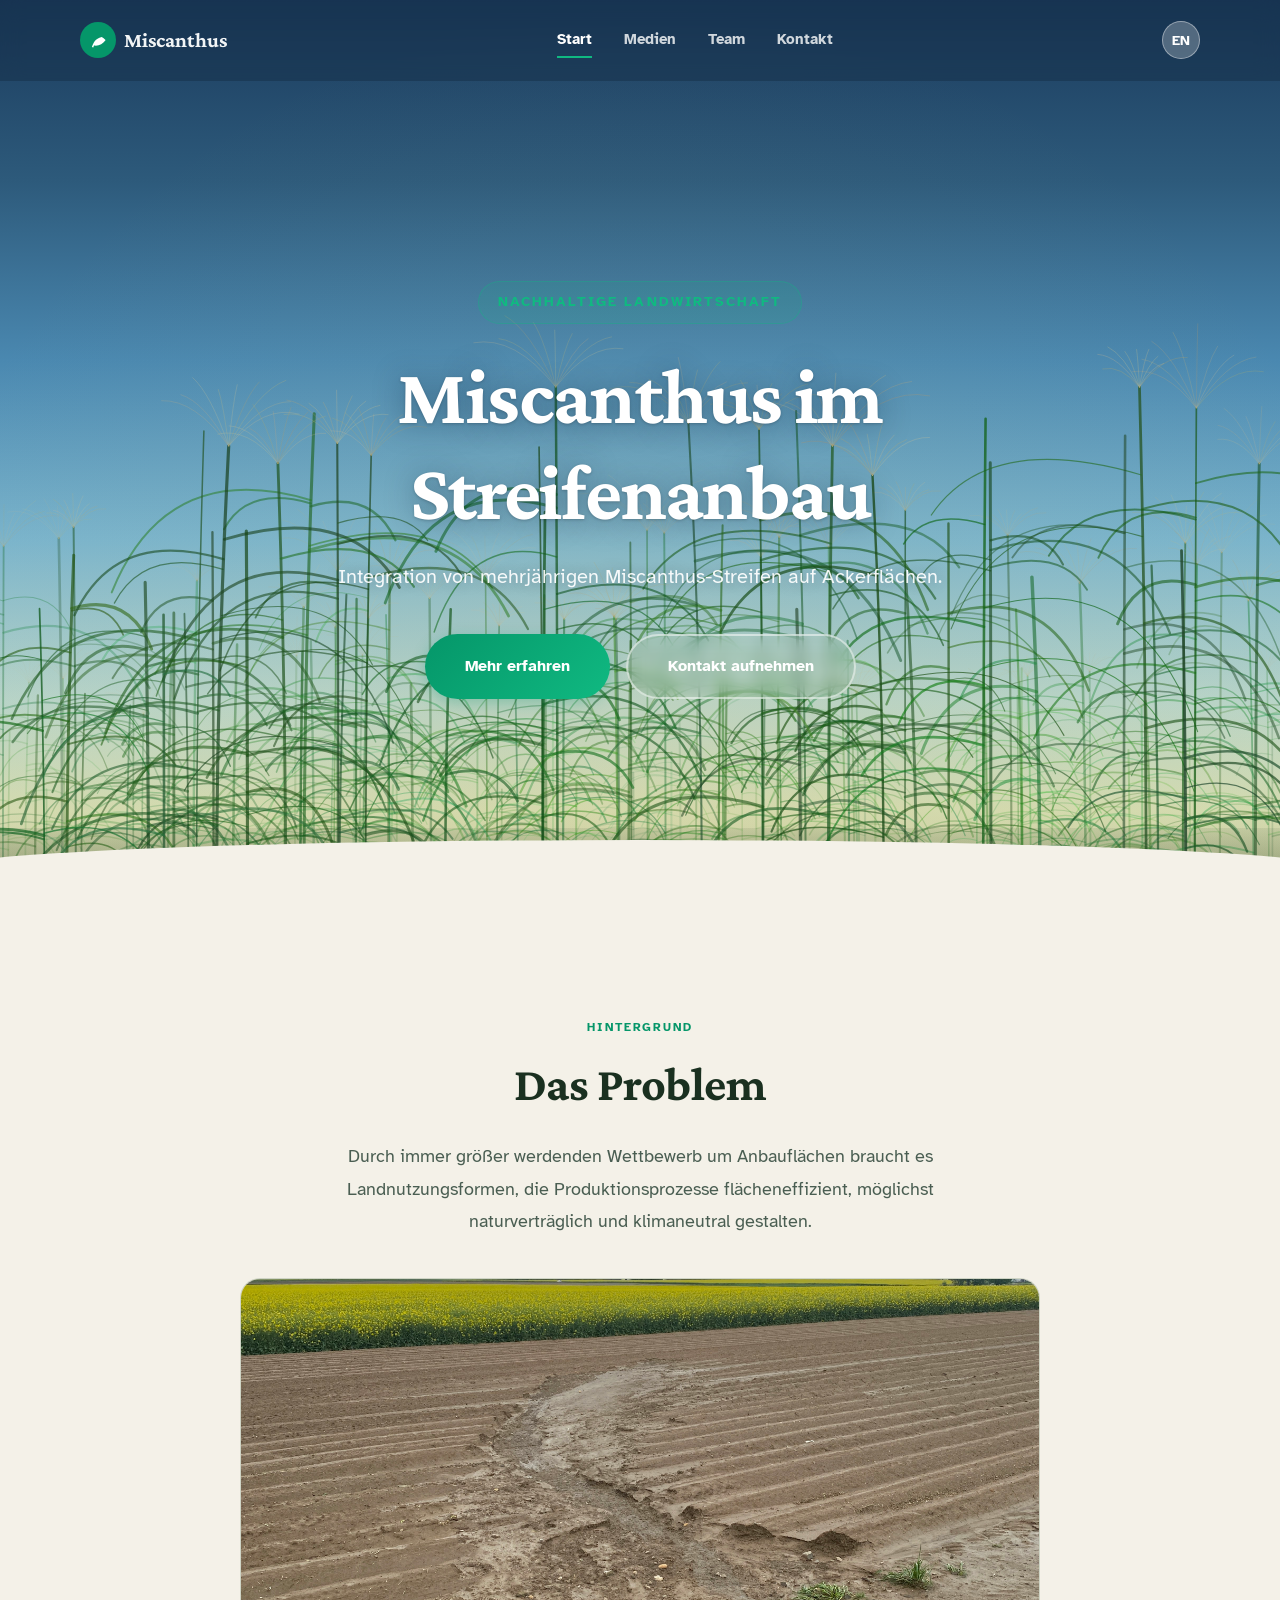
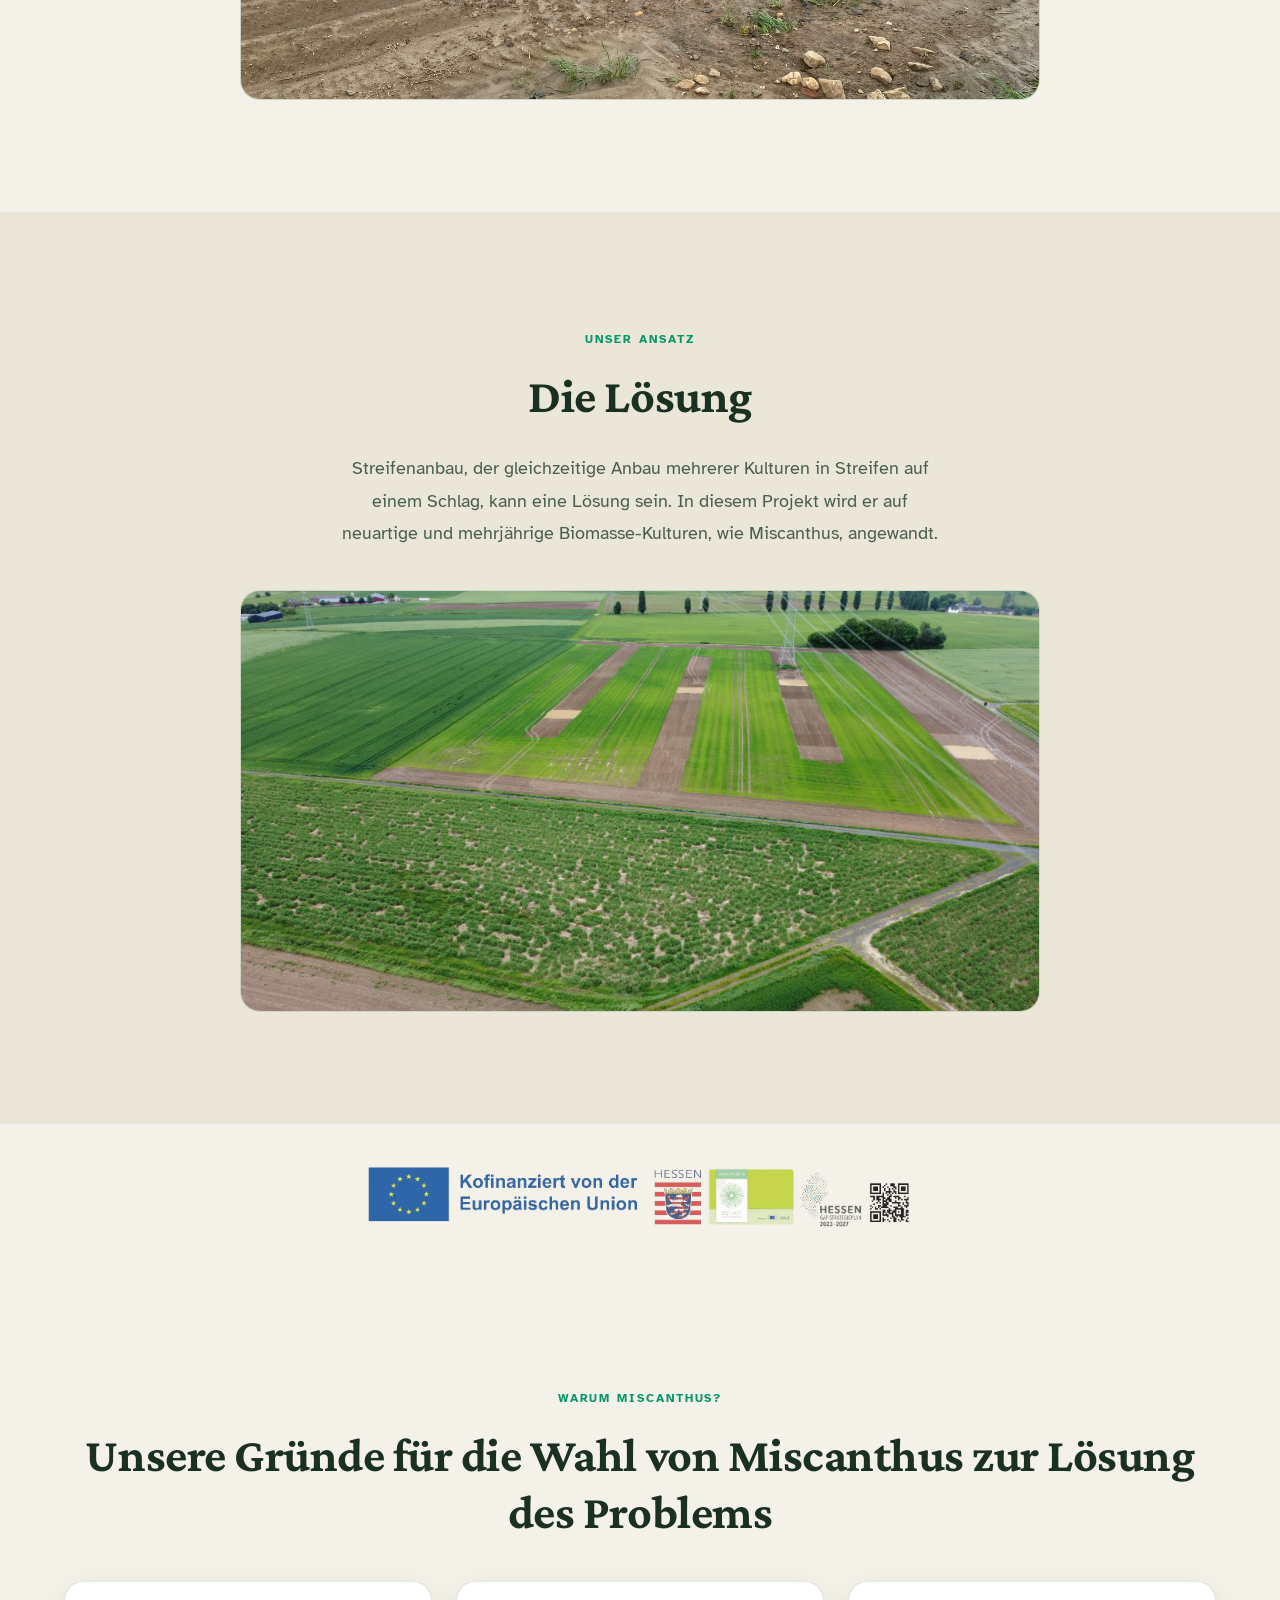
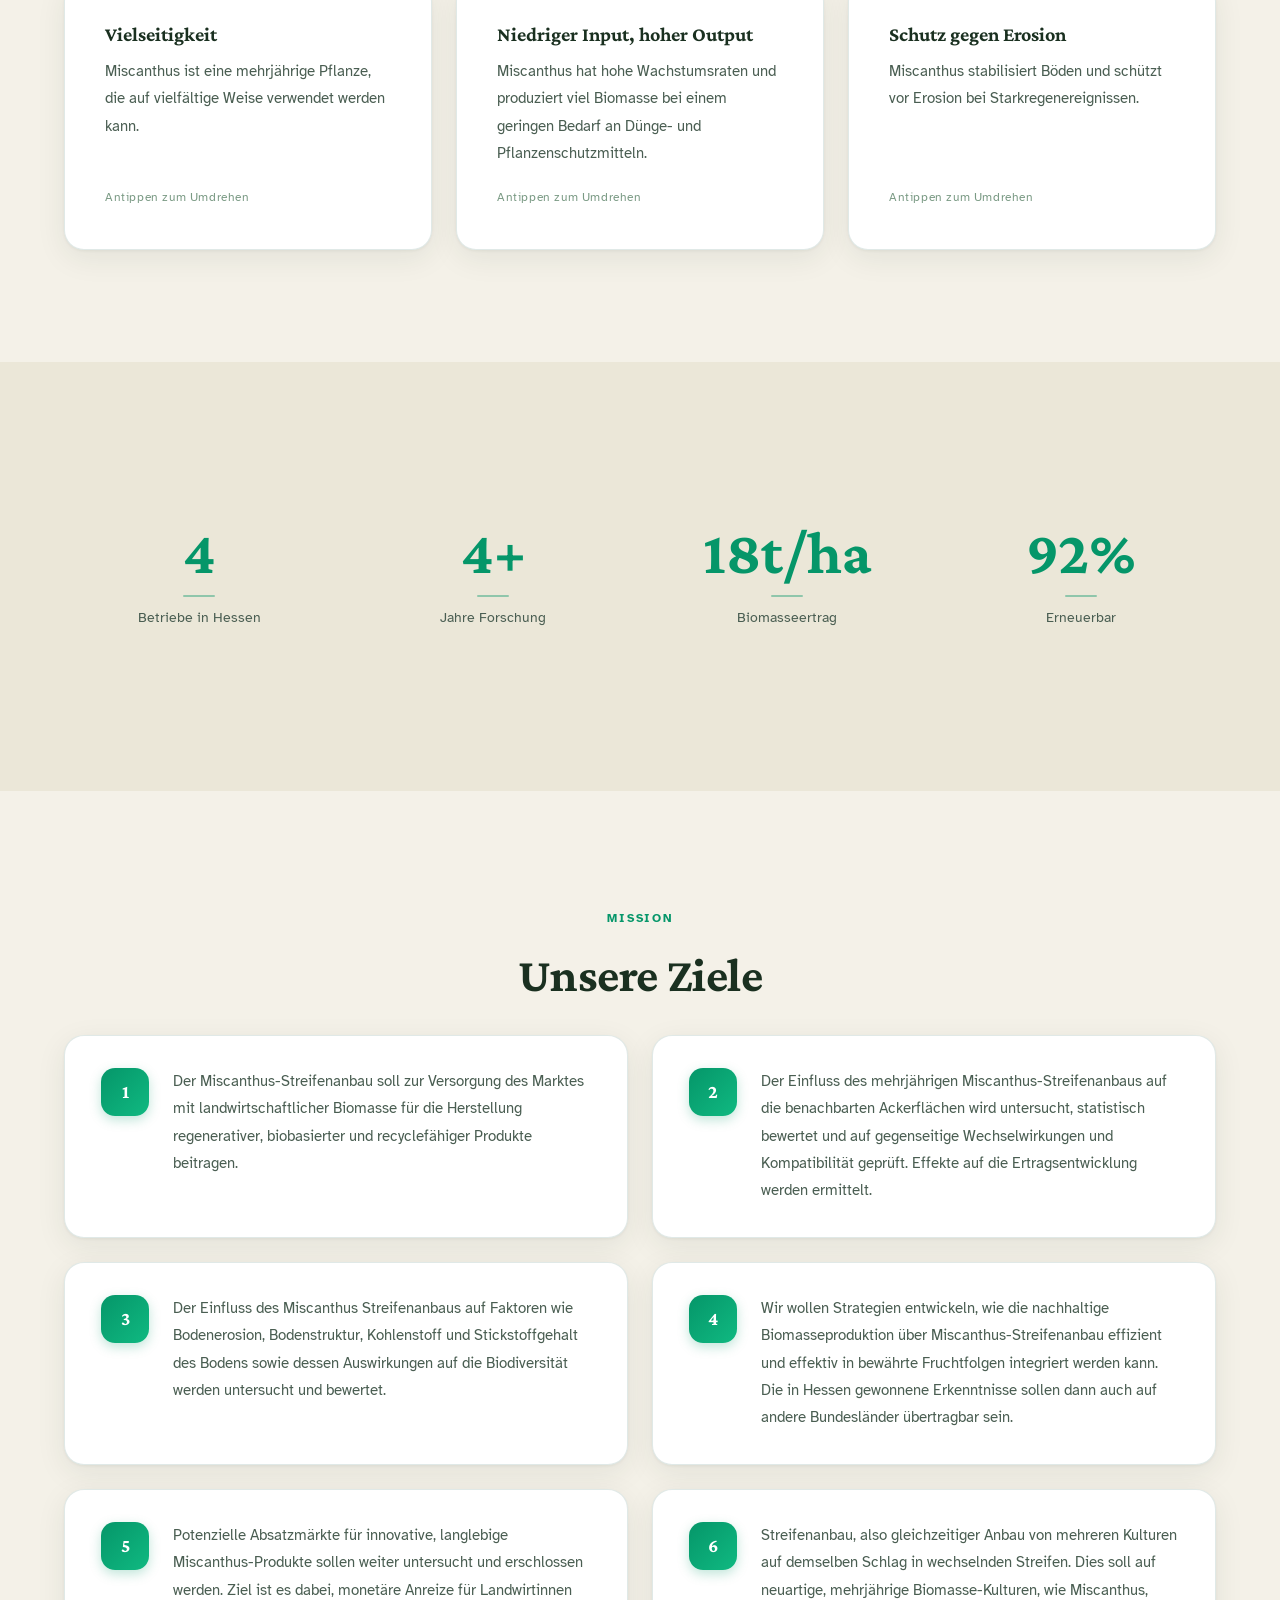
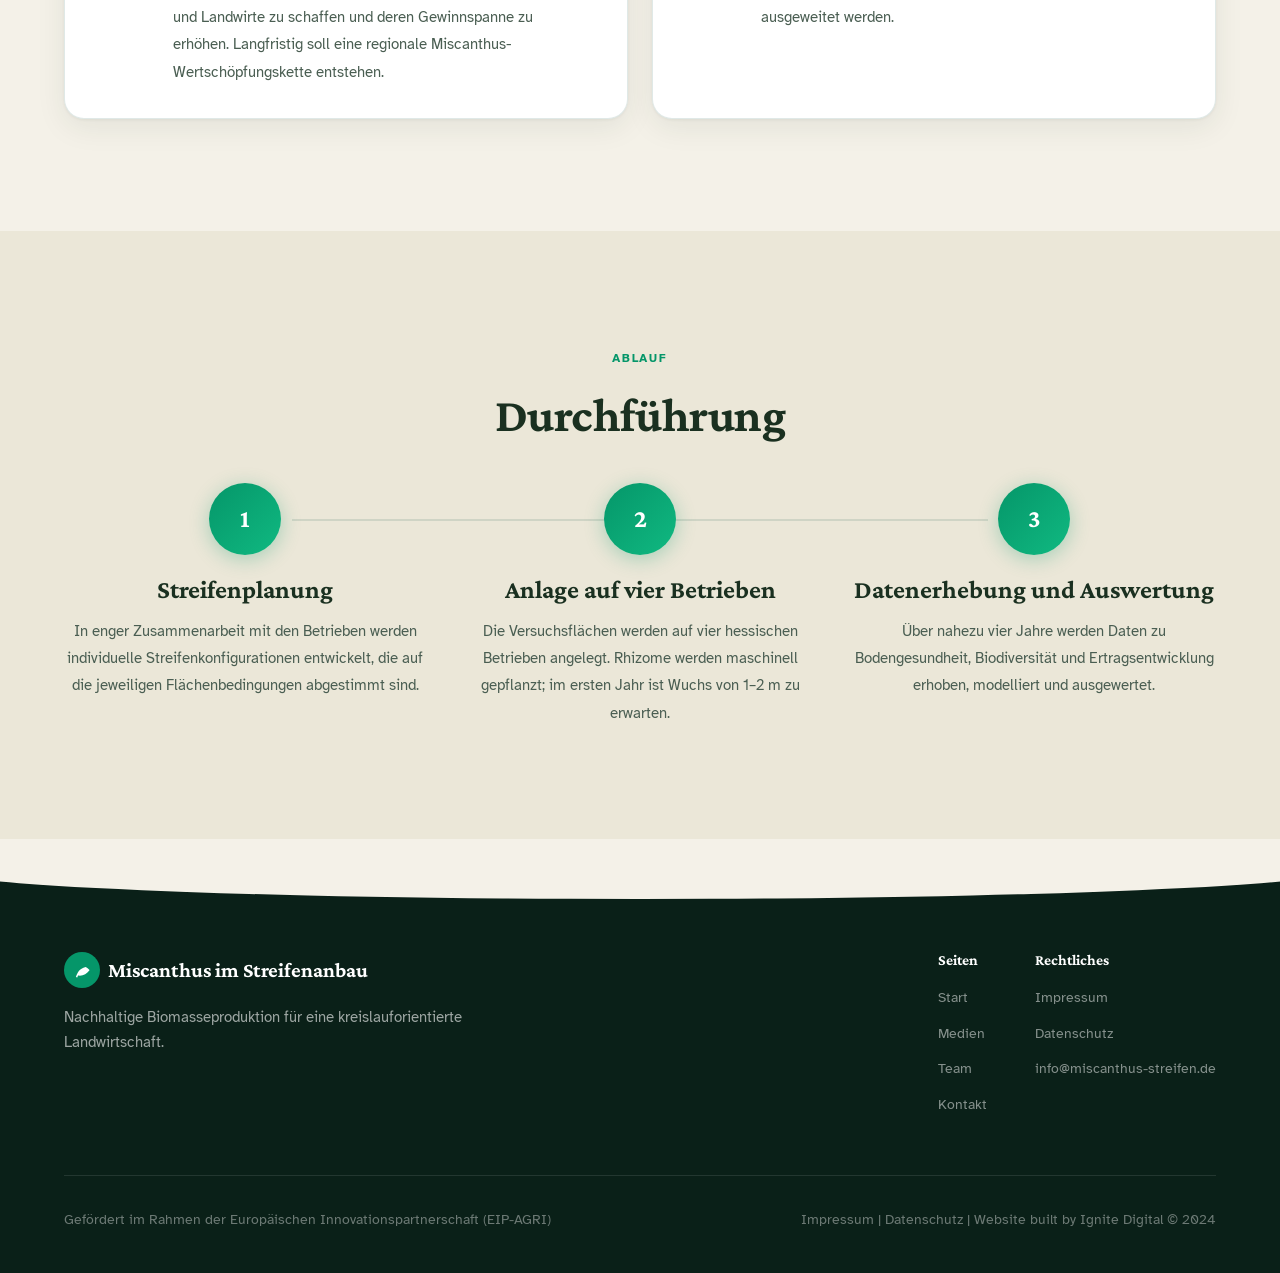
==== index.html @ 49cbea50 "Add wobble animation on hover, remove icons from flip cards - Hover on flip card triggers a 3D wobbl" ====
<!DOCTYPE html>
<html lang="de" translate="no">
<head>
  <meta charset="UTF-8">
  <meta name="google" content="notranslate">
  <meta name="viewport" content="width=device-width, initial-scale=1.0, viewport-fit=cover">
  <meta name="theme-color" content="#1a3a5c">
  <title>Miscanthus im Streifenanbau</title>
  <meta name="description" content="Ein Forschungsprojekt zur nachhaltigen Biomasseproduktion und zum Schutz landwirtschaftlicher Böden in Hessen.">
  <link rel="preconnect" href="https://fonts.googleapis.com">
  <link rel="preconnect" href="https://fonts.gstatic.com" crossorigin>
  <link href="https://fonts.googleapis.com/css2?family=Crimson+Pro:ital,wght@0,400;0,600;0,700;1,400&family=Atkinson+Hyperlegible:wght@400;700&display=swap" rel="stylesheet">
  <link rel="stylesheet" href="css/style.css">
</head>
<body>

  <!-- ── Navigation ──────────────────────────────────────── -->
  <nav class="navbar navbar--on-hero" id="navbar">
    <div class="navbar__inner">
      <a href="index.html" class="navbar__logo">
        <span class="navbar__logo-icon"><svg width="18" height="18" viewBox="0 0 24 24" fill="currentColor"><path d="M17 8C8 10 5.9 16.17 3.82 21.34l1.89.66.95-2.71c.79.14 1.61.21 2.44.21 5.05 0 9.77-2.54 12.6-6.7l.34-.5-.34-.5C20.38 10.18 18.77 8.83 17 8z"/></svg></span>
        Miscanthus
      </a>
      <div class="navbar__links" id="navLinks">
        <a href="index.html" class="navbar__link navbar__link--active"
           data-de="Start" data-en="Home">Start</a>
        <a href="gallery.html" class="navbar__link"
           data-de="Medien" data-en="Media">Medien</a>
        <a href="team.html" class="navbar__link"
           data-de="Team" data-en="Team">Team</a>
        <a href="contact.html" class="navbar__link"
           data-de="Kontakt" data-en="Contact">Kontakt</a>

      </div>
      <div class="navbar__actions">
        <button class="lang-toggle" id="langToggle" aria-label="Toggle language">EN</button>
        <button class="navbar__hamburger" id="hamburger" aria-label="Menu">
          <span></span><span></span><span></span>
        </button>
      </div>
    </div>
  </nav>

  <!-- ── Hero ────────────────────────────────────────────── -->
  <section class="hero" id="hero">
    <canvas class="hero__canvas" id="heroCanvas"></canvas>
    <div class="hero__overlay"></div>
    <div class="hero__content">
      <span class="hero__label"
            data-de="Nachhaltige Landwirtschaft"
            data-en="Sustainable Agriculture">Nachhaltige Landwirtschaft</span>
      <h1 data-de="Miscanthus im Streifenanbau"
          data-en="Miscanthus Strip Cultivation">Miscanthus im Streifenanbau</h1>
      <p class="hero__subtitle"
         data-de="Integration von mehrjährigen Miscanthus-Streifen auf Ackerflächen."
         data-en="Integration of perennial Miscanthus strips into arable farmland.">Integration von mehrjährigen Miscanthus-Streifen auf Ackerflächen.</p>
      <div class="hero__buttons">
        <a href="#problem" class="btn btn--primary"
           data-de="Mehr erfahren" data-en="Learn More">Mehr erfahren</a>
        <a href="contact.html" class="btn btn--outline"
           data-de="Kontakt aufnehmen" data-en="Get in Touch">Kontakt aufnehmen</a>
      </div>
    </div>
  </section>

  <!-- ── Divider: Hero → Problem ─────────────────────────── -->

  <!-- ── Problem ─────────────────────────────────────────── -->
  <section class="section section--centered" id="problem">
    <div class="container">
      <div class="reveal">
        <span class="section__label"
              data-de="Hintergrund" data-en="Background">Hintergrund</span>
        <h2 class="section__heading"
            data-de="Das Problem" data-en="The Challenge">Das Problem</h2>
        <p class="section__text mx-auto"
           data-de="Durch immer größer werdenden Wettbewerb um Anbauflächen braucht es Landnutzungsformen, die Produktionsprozesse flächeneffizient, möglichst naturverträglich und klimaneutral gestalten."
           data-en="Growing competition for farmland demands land use approaches that make production processes area-efficient, environmentally compatible, and climate-neutral.">Durch immer größer werdenden Wettbewerb um Anbauflächen braucht es Landnutzungsformen, die Produktionsprozesse flächeneffizient, möglichst naturverträglich und klimaneutral gestalten.</p>
        <div class="section__image">
          <img src="images/Problem.avif" alt="Intensiver Ackerbau in Hessen">
        </div>
      </div>
    </div>
  </section>

  <!-- ── Solution ────────────────────────────────────────── -->
  <section class="section section--alt section--centered" id="solution">
    <div class="container">
      <div class="reveal">
        <span class="section__label"
              data-de="Unser Ansatz" data-en="Our Approach">Unser Ansatz</span>
        <h2 class="section__heading"
            data-de="Die Lösung" data-en="The Solution">Die Lösung</h2>
        <p class="section__text mx-auto"
           data-de="Streifenanbau, der gleichzeitige Anbau mehrerer Kulturen in Streifen auf einem Schlag, kann eine Lösung sein. In diesem Projekt wird er auf neuartige und mehrjährige Biomasse-Kulturen, wie Miscanthus, angewandt."
           data-en="Strip cultivation, the simultaneous growing of several crops in strips on a single field, can be part of the solution. In this project, the approach is applied to novel perennial biomass crops such as Miscanthus.">Streifenanbau, der gleichzeitige Anbau mehrerer Kulturen in Streifen auf einem Schlag, kann eine Lösung sein. In diesem Projekt wird er auf neuartige und mehrjährige Biomasse-Kulturen, wie Miscanthus, angewandt.</p>
        <div class="section__image">
          <img src="images/Solution.avif" alt="Miscanthus-Streifenanbau auf Versuchsfläche">
        </div>
      </div>
    </div>
  </section>

  <!-- ── Funding / Partners ──────────────────────────────── -->
  <section class="section--centered" id="funding" style="padding:2.5rem 0;">
    <div class="container">
      <div class="reveal">
        <img src="images/eu-banner.webp" alt="Kofinanziert von der Europäischen Union, Land Hessen, EIP-AGRI, Hessen GAP Strategieplan 2023-2027" style="max-width:550px;margin:0 auto;width:100%;opacity:0.85;">
      </div>
    </div>
  </section>

  <!-- ── Why Miscanthus ──────────────────────────────────── -->
  <section class="section" id="why">
    <div class="container">
      <div class="text-center reveal">
        <span class="section__label"
              data-de="Warum Miscanthus?" data-en="Why Miscanthus?">Warum Miscanthus?</span>
        <h2 class="section__heading mx-auto"
            data-de="Unsere Gründe für die Wahl von Miscanthus zur Lösung des Problems" data-en="Our reasons for choosing Miscanthus to address the challenge">Unsere Gründe für die Wahl von Miscanthus zur Lösung des Problems</h2>
      </div>
      <div class="grid-3" style="margin-top:2.5rem;">
        <div class="flip-card reveal" onclick="this.classList.toggle('flipped')">
          <div class="flip-card__inner">
            <div class="flip-card__front card">
              <h3 class="card__title"
                  data-de="Vielseitigkeit" data-en="Versatility">Vielseitigkeit</h3>
              <p class="card__text"
                 data-de="Miscanthus ist eine mehrjährige Pflanze, die auf vielfältige Weise verwendet werden kann."
                 data-en="Miscanthus is a perennial plant that can be used in many different ways.">Miscanthus ist eine mehrjährige Pflanze, die auf vielfältige Weise verwendet werden kann.</p>
              <span class="flip-card__hint" data-de="Antippen zum Umdrehen" data-en="Tap to flip">Antippen zum Umdrehen</span>
            </div>
            <div class="flip-card__back">
              <img src="images/card-versatility.avif" alt="Vielseitigkeit"
                   onerror="this.style.display='none';this.nextElementSibling.style.display='flex';">
              <div class="flip-card__back-placeholder" style="display:none;" data-de="Bild folgt" data-en="Image coming soon">Bild folgt</div>
            </div>
          </div>
        </div>
        <div class="flip-card reveal" onclick="this.classList.toggle('flipped')">
          <div class="flip-card__inner">
            <div class="flip-card__front card">
              <h3 class="card__title"
                  data-de="Niedriger Input, hoher Output" data-en="Low Input, High Output">Niedriger Input, hoher Output</h3>
              <p class="card__text"
                 data-de="Miscanthus hat hohe Wachstumsraten und produziert viel Biomasse bei einem geringen Bedarf an Dünge- und Pflanzenschutzmitteln."
                 data-en="Miscanthus has high growth rates and produces large amounts of biomass with low requirements for fertiliser and pesticides.">Miscanthus hat hohe Wachstumsraten und produziert viel Biomasse bei einem geringen Bedarf an Dünge- und Pflanzenschutzmitteln.</p>
              <span class="flip-card__hint" data-de="Antippen zum Umdrehen" data-en="Tap to flip">Antippen zum Umdrehen</span>
            </div>
            <div class="flip-card__back">
              <img src="images/card-output.avif" alt="Niedriger Input, hoher Output"
                   onerror="this.style.display='none';this.nextElementSibling.style.display='flex';">
              <div class="flip-card__back-placeholder" style="display:none;" data-de="Bild folgt" data-en="Image coming soon">Bild folgt</div>
            </div>
          </div>
        </div>
        <div class="flip-card reveal" onclick="this.classList.toggle('flipped')">
          <div class="flip-card__inner">
            <div class="flip-card__front card">
              <h3 class="card__title"
                  data-de="Schutz gegen Erosion" data-en="Erosion Protection">Schutz gegen Erosion</h3>
              <p class="card__text"
                 data-de="Miscanthus stabilisiert Böden und schützt vor Erosion bei Starkregenereignissen."
                 data-en="Miscanthus stabilises soils and protects against erosion during heavy rainfall events.">Miscanthus stabilisiert Böden und schützt vor Erosion bei Starkregenereignissen.</p>
              <span class="flip-card__hint" data-de="Antippen zum Umdrehen" data-en="Tap to flip">Antippen zum Umdrehen</span>
            </div>
            <div class="flip-card__back">
              <img src="images/card-erosion.avif" alt="Schutz gegen Erosion"
                   onerror="this.style.display='none';this.nextElementSibling.style.display='flex';">
              <div class="flip-card__back-placeholder" style="display:none;" data-de="Bild folgt" data-en="Image coming soon">Bild folgt</div>
            </div>
          </div>
        </div>
      </div>
    </div>
  </section>

  <!-- ── Stats ───────────────────────────────────────────── -->
  <section class="section section--alt">
    <div class="container">
      <div class="stats reveal">
        <div class="stat">
          <div class="stat__number" data-count="4">0</div>
          <div class="stat__label"
               data-de="Betriebe in Hessen" data-en="Farms in Hesse">Betriebe in Hessen</div>
        </div>
        <div class="stat">
          <div class="stat__number" data-count="4" data-suffix="+">0</div>
          <div class="stat__label"
               data-de="Jahre Forschung" data-en="Years of Research">Jahre Forschung</div>
        </div>
        <div class="stat">
          <div class="stat__number" data-count="20" data-suffix="t/ha">0</div>
          <div class="stat__label"
               data-de="Biomasseertrag" data-en="Biomass Yield">Biomasseertrag</div>
        </div>
        <div class="stat">
          <div class="stat__number" data-count="100" data-suffix="%">0</div>
          <div class="stat__label"
               data-de="Erneuerbar" data-en="Renewable">Erneuerbar</div>
        </div>
      </div>
    </div>
  </section>

  <!-- ── Divider: Stats → Goals ──────────────────────────── -->

  <!-- ── Goals ───────────────────────────────────────────── -->
  <section class="section" id="goals">
    <div class="container">
      <div class="text-center reveal">
        <span class="section__label"
              data-de="Mission" data-en="Mission">Mission</span>
        <h2 class="section__heading mx-auto"
            data-de="Unsere Ziele" data-en="Our Goals">Unsere Ziele</h2>
      </div>
      <div class="goals-grid" style="margin-top:2rem;">
        <div class="goal-card reveal">
          <div class="goal-card__number">1</div>
          <p class="goal-card__text"
             data-de="Der Miscanthus-Streifenanbau soll zur Versorgung des Marktes mit landwirtschaftlicher Biomasse für die Herstellung regenerativer, biobasierter und recyclefähiger Produkte beitragen."
             data-en="Miscanthus strip cultivation is to contribute to supplying the market with agricultural biomass for the production of regenerative, bio-based, and recyclable products.">Der Miscanthus-Streifenanbau soll zur Versorgung des Marktes mit landwirtschaftlicher Biomasse für die Herstellung regenerativer, biobasierter und recyclefähiger Produkte beitragen.</p>
        </div>
        <div class="goal-card reveal">
          <div class="goal-card__number">2</div>
          <p class="goal-card__text"
             data-de="Der Einfluss des mehrjährigen Miscanthus-Streifenanbaus auf die benachbarten Ackerflächen wird untersucht, statistisch bewertet und auf gegenseitige Wechselwirkungen und Kompatibilität geprüft. Effekte auf die Ertragsentwicklung werden ermittelt."
             data-en="The influence of perennial Miscanthus strip cultivation on adjacent arable land is investigated, statistically assessed, and examined for mutual interactions and compatibility. Effects on yield development are determined.">Der Einfluss des mehrjährigen Miscanthus-Streifenanbaus auf die benachbarten Ackerflächen wird untersucht, statistisch bewertet und auf gegenseitige Wechselwirkungen und Kompatibilität geprüft. Effekte auf die Ertragsentwicklung werden ermittelt.</p>
        </div>
        <div class="goal-card reveal">
          <div class="goal-card__number">3</div>
          <p class="goal-card__text"
             data-de="Der Einfluss des Miscanthus Streifenanbaus auf Faktoren wie Bodenerosion, Bodenstruktur, Kohlenstoff und Stickstoffgehalt des Bodens sowie dessen Auswirkungen auf die Biodiversität werden untersucht und bewertet."
             data-en="The influence of Miscanthus strip cultivation on factors such as soil erosion, soil structure, carbon and nitrogen content, and its effects on biodiversity are investigated and assessed.">Der Einfluss des Miscanthus Streifenanbaus auf Faktoren wie Bodenerosion, Bodenstruktur, Kohlenstoff und Stickstoffgehalt des Bodens sowie dessen Auswirkungen auf die Biodiversität werden untersucht und bewertet.</p>
        </div>
        <div class="goal-card reveal">
          <div class="goal-card__number">4</div>
          <p class="goal-card__text"
             data-de="Wir wollen Strategien entwickeln, wie die nachhaltige Biomasseproduktion über Miscanthus-Streifenanbau effizient und effektiv in bewährte Fruchtfolgen integriert werden kann. Die in Hessen gewonnene Erkenntnisse sollen dann auch auf andere Bundesländer übertragbar sein."
             data-en="We aim to develop strategies for efficiently and effectively integrating sustainable biomass production through Miscanthus strip cultivation into established crop rotations. Findings from Hesse are to be transferable to other federal states.">Wir wollen Strategien entwickeln, wie die nachhaltige Biomasseproduktion über Miscanthus-Streifenanbau effizient und effektiv in bewährte Fruchtfolgen integriert werden kann. Die in Hessen gewonnene Erkenntnisse sollen dann auch auf andere Bundesländer übertragbar sein.</p>
        </div>
        <div class="goal-card reveal">
          <div class="goal-card__number">5</div>
          <p class="goal-card__text"
             data-de="Potenzielle Absatzmärkte für innovative, langlebige Miscanthus-Produkte sollen weiter untersucht und erschlossen werden. Ziel ist es dabei, monetäre Anreize für Landwirtinnen und Landwirte zu schaffen und deren Gewinnspanne zu erhöhen. Langfristig soll eine regionale Miscanthus-Wertschöpfungskette entstehen."
             data-en="Potential sales markets for innovative, durable Miscanthus products are to be further investigated and developed. The aim is to create monetary incentives for farmers and increase their profit margins. In the long term, a regional Miscanthus value chain is to be established.">Potenzielle Absatzmärkte für innovative, langlebige Miscanthus-Produkte sollen weiter untersucht und erschlossen werden. Ziel ist es dabei, monetäre Anreize für Landwirtinnen und Landwirte zu schaffen und deren Gewinnspanne zu erhöhen. Langfristig soll eine regionale Miscanthus-Wertschöpfungskette entstehen.</p>
        </div>
        <div class="goal-card reveal">
          <div class="goal-card__number">6</div>
          <p class="goal-card__text"
             data-de="Streifenanbau, also gleichzeitiger Anbau von mehreren Kulturen auf demselben Schlag in wechselnden Streifen. Dies soll auf neuartige, mehrjährige Biomasse-Kulturen, wie Miscanthus, ausgeweitet werden."
             data-en="Strip cultivation, the simultaneous growing of multiple crops on the same field in alternating strips, is to be extended to novel perennial biomass crops such as Miscanthus.">Streifenanbau, also gleichzeitiger Anbau von mehreren Kulturen auf demselben Schlag in wechselnden Streifen. Dies soll auf neuartige, mehrjährige Biomasse-Kulturen, wie Miscanthus, ausgeweitet werden.</p>
        </div>
      </div>
    </div>
  </section>

  <!-- ── Divider: Goals → How It Works ───────────────────── -->

  <!-- ── How It Works ────────────────────────────────────── -->
  <section class="section section--alt" id="how">
    <div class="container">
      <div class="text-center reveal">
        <span class="section__label"
              data-de="Ablauf" data-en="Process">Ablauf</span>
        <h2 class="section__heading mx-auto"
            data-de="Durchführung" data-en="How It Works">Durchführung</h2>
      </div>
      <div class="steps" style="margin-top:2.5rem;">
        <div class="step reveal">
          <div class="step__number">1</div>
          <h3 class="step__title"
              data-de="Streifenplanung" data-en="Plan the Strips">Streifenplanung</h3>
          <p class="step__text"
             data-de="In enger Zusammenarbeit mit den Betrieben werden individuelle Streifenkonfigurationen entwickelt, die auf die jeweiligen Flächenbedingungen abgestimmt sind."
             data-en="In close collaboration with each farm, individual strip configurations are developed and tailored to the specific field conditions.">In enger Zusammenarbeit mit den Betrieben werden individuelle Streifenkonfigurationen entwickelt, die auf die jeweiligen Flächenbedingungen abgestimmt sind.</p>
        </div>
        <div class="step reveal">
          <div class="step__number">2</div>
          <h3 class="step__title"
              data-de="Anlage auf vier Betrieben" data-en="Establishment on Four Farms">Anlage auf vier Betrieben</h3>
          <p class="step__text"
             data-de="Die Versuchsflächen werden auf vier hessischen Betrieben angelegt. Rhizome werden maschinell gepflanzt; im ersten Jahr ist Wuchs von 1–2 m zu erwarten."
             data-en="Trial plots are established on four farms in Hesse. Rhizomes are planted mechanically; growth of 1–2 m is expected in the first season.">Die Versuchsflächen werden auf vier hessischen Betrieben angelegt. Rhizome werden maschinell gepflanzt; im ersten Jahr ist Wuchs von 1–2 m zu erwarten.</p>
        </div>
        <div class="step reveal">
          <div class="step__number">3</div>
          <h3 class="step__title"
              data-de="Datenerhebung und Auswertung" data-en="Data Collection and Evaluation">Datenerhebung und Auswertung</h3>
          <p class="step__text"
             data-de="Über nahezu vier Jahre werden Daten zu Bodengesundheit, Biodiversität und Ertragsentwicklung erhoben, modelliert und ausgewertet."
             data-en="Over nearly four years, data on soil health, biodiversity, and yield development are collected, modelled, and evaluated.">Über nahezu vier Jahre werden Daten zu Bodengesundheit, Biodiversität und Ertragsentwicklung erhoben, modelliert und ausgewertet.</p>
        </div>
      </div>
    </div>
  </section>

  <!-- ── Divider: How It Works → Footer ──────────────────── -->

  <!-- ── Footer ──────────────────────────────────────────── -->
  <footer class="footer">
    <div class="footer__inner">
      <div class="footer__top">
        <div class="footer__brand">
          <div class="footer__logo">
            <span class="navbar__logo-icon"><svg width="18" height="18" viewBox="0 0 24 24" fill="currentColor"><path d="M17 8C8 10 5.9 16.17 3.82 21.34l1.89.66.95-2.71c.79.14 1.61.21 2.44.21 5.05 0 9.77-2.54 12.6-6.7l.34-.5-.34-.5C20.38 10.18 18.77 8.83 17 8z"/></svg></span>
            Miscanthus im Streifenanbau
          </div>
          <p class="footer__tagline"
             data-de="Nachhaltige Biomasseproduktion für eine kreislauforientierte Landwirtschaft."
             data-en="Sustainable biomass production for a circular economy in agriculture.">Nachhaltige Biomasseproduktion für eine kreislauforientierte Landwirtschaft.</p>
        </div>
        <div class="footer__nav">
          <div class="footer__nav-group">
            <h4 data-de="Seiten" data-en="Pages">Seiten</h4>
            <a href="index.html" data-de="Start" data-en="Home">Start</a>
            <a href="gallery.html" data-de="Medien" data-en="Media">Medien</a>
            <a href="team.html" data-de="Team" data-en="Team">Team</a>
            <a href="contact.html" data-de="Kontakt" data-en="Contact">Kontakt</a>
          </div>
          <div class="footer__nav-group">
            <h4 data-de="Rechtliches" data-en="Legal">Rechtliches</h4>
            <a href="impressum.html">Impressum</a>
            <a href="datenschutz.html" data-de="Datenschutz" data-en="Privacy Policy">Datenschutz</a>
            <a href="mailto:info@miscanthus-streifen.de">info@miscanthus-streifen.de</a>
          </div>
        </div>
      </div>
      <div class="footer__bottom">
        <span data-de="Gefördert im Rahmen der Europäischen Innovationspartnerschaft (EIP-AGRI)"
              data-en="Supported under the European Innovation Partnership (EIP-AGRI)">Gefördert im Rahmen der Europäischen Innovationspartnerschaft (EIP-AGRI)</span>
        <span><a href="impressum.html" style="color:inherit;">Impressum</a> | <a href="datenschutz.html" style="color:inherit;" data-de="Datenschutz" data-en="Privacy">Datenschutz</a> | Website built by Ignite Digital &copy; 2024</span>
      </div>
    </div>
  </footer>

  <script src="js/main.js"></script>
</body>
</html>
---- css/style.css ----
/* ============================================================
   MISCANTHUS IM STREIFENANBAU — Global Styles
   Light Organic Biophilic Theme — Visual Overhaul
   ============================================================ */

/* ── CSS Variables ─────────────────────────────────────────── */
:root {
  --bg: #f4f1e8;
  --bg-alt: #ebe7d8;
  --card: #ffffff;
  --text: #1a3020;
  --text-muted: #4a5e52;
  --text-dim: #7a9a84;
  --primary: #059669;
  --secondary: #10b981;
  --gold: #a07820;
  --gold-light: #c9a84c;
  --border: rgba(6, 78, 59, 0.12);
  --hero-bg: #0a2018;
  --radius: 20px;
  --radius-sm: 12px;
  --shadow: 0 4px 24px rgba(26, 48, 32, 0.08);
  --shadow-card: 0 1px 3px rgba(26, 48, 32, 0.06), 0 8px 30px rgba(26, 48, 32, 0.08);
  --shadow-hover: 0 4px 8px rgba(26, 48, 32, 0.08), 0 20px 50px rgba(26, 48, 32, 0.14);
  --shadow-lg: 0 12px 40px rgba(26, 48, 32, 0.12);
  --glow-primary: 0 0 30px rgba(5, 150, 105, 0.4);
  --gradient-primary: linear-gradient(135deg, #059669, #10b981);
  --gradient-gold: linear-gradient(135deg, #a07820, #c9a84c);
  --font-heading: 'Crimson Pro', Georgia, serif;
  --font-body: 'Atkinson Hyperlegible', system-ui, sans-serif;
  --max-width: 1200px;
  --transition: 0.2s ease;
}

/* ── Reset & Base ──────────────────────────────────────────── */
*,
*::before,
*::after {
  margin: 0;
  padding: 0;
  box-sizing: border-box;
}

html {
  scroll-behavior: smooth;
  -webkit-text-size-adjust: 100%;
  background: #1a3a5c;
}

body {
  font-family: var(--font-body);
  font-size: 1rem;
  line-height: 1.8;
  color: var(--text);
  background: var(--bg);
  overflow-x: hidden;
  font-feature-settings: 'liga' 1, 'kern' 1;
}

img {
  max-width: 100%;
  height: auto;
  display: block;
}

a {
  color: var(--primary);
  text-decoration: none;
  transition: color var(--transition);
}

a:hover {
  color: var(--secondary);
}

h1, h2, h3, h4, h5, h6 {
  font-family: var(--font-heading);
  font-weight: 700;
  line-height: 1.2;
  color: var(--text);
}

h1 {
  font-size: clamp(2.8rem, 6vw, 4.2rem);
  letter-spacing: -0.02em;
}

h2 {
  font-size: clamp(2rem, 4.5vw, 3rem);
  letter-spacing: -0.01em;
}

h3 {
  font-size: clamp(1.3rem, 2.5vw, 1.6rem);
}

p {
  max-width: 65ch;
}

ul, ol {
  list-style: none;
}

button {
  font-family: inherit;
  cursor: pointer;
  border: none;
  background: none;
}

/* ── Utility ───────────────────────────────────────────────── */
.container {
  width: 100%;
  max-width: var(--max-width);
  margin: 0 auto;
  padding: 0 1.5rem;
}

.section {
  padding: 7rem 0;
}

.section--alt {
  background: var(--bg-alt);
}

.section__label {
  display: inline-block;
  font-family: var(--font-body);
  font-size: 0.75rem;
  font-weight: 700;
  letter-spacing: 0.16em;
  text-transform: uppercase;
  color: var(--primary);
  margin-bottom: 1rem;
}

.section__heading {
  margin-bottom: 1.75rem;
}

.section__text {
  color: var(--text-muted);
  margin-bottom: 2.5rem;
  font-size: 1.1rem;
  line-height: 1.85;
  margin-left: auto;
  margin-right: auto;
}

.text-center {
  text-align: center;
}

.mx-auto {
  margin-left: auto;
  margin-right: auto;
}


/* ── Scroll Reveal ─────────────────────────────────────────── */
.reveal {
  opacity: 0;
  transform: translateY(24px);
  transition: opacity 0.6s cubic-bezier(0.25, 0.1, 0.25, 1), transform 0.6s cubic-bezier(0.25, 0.1, 0.25, 1);
  will-change: opacity, transform;
}

.reveal.revealed {
  opacity: 1;
  transform: translateY(0);
}

.reveal[data-delay="1"] { transition-delay: 0.1s; }
.reveal[data-delay="2"] { transition-delay: 0.2s; }
.reveal[data-delay="3"] { transition-delay: 0.3s; }

/* ── Content Layout ────────────────────────────────────────── */
.section--centered {
  text-align: center;
}

.section--centered .section__text {
  max-width: 600px;
}

.section__image {
  margin-top: 2.5rem;
  border-radius: var(--radius);
  overflow: hidden;
  background: var(--bg-alt);
  border: 1px solid var(--border);
  max-width: 800px;
  margin-left: auto;
  margin-right: auto;
}

.section__image img {
  width: 100%;
  height: 420px;
  object-fit: cover;
  display: block;
}

.section__image--placeholder {
  height: 300px;
  display: flex;
  align-items: center;
  justify-content: center;
  color: var(--text-dim);
  font-size: 0.9rem;
  gap: 0.5rem;
}

/* ── Navigation ────────────────────────────────────────────── */
.navbar {
  position: fixed;
  top: 0;
  left: 0;
  right: 0;
  z-index: 1000;
  background: rgba(244, 241, 232, 0.92);
  backdrop-filter: blur(12px);
  -webkit-backdrop-filter: blur(12px);
  border-bottom: 1px solid var(--border);
  transition: background 0.4s ease, box-shadow 0.4s ease, border-color 0.4s ease;
  padding-top: env(safe-area-inset-top, 0px);
}

.navbar.scrolled {
  box-shadow: 0 2px 20px rgba(26, 48, 32, 0.08);
}

.navbar--on-hero {
  background: rgba(20, 45, 70, 0.45);
  border-bottom-color: transparent;
  backdrop-filter: blur(10px);
  -webkit-backdrop-filter: blur(10px);
}

.navbar--on-hero.scrolled {
  background: rgba(244, 241, 232, 0.92);
  backdrop-filter: blur(12px);
  -webkit-backdrop-filter: blur(12px);
  border-bottom-color: var(--border);
}

.navbar__inner {
  display: flex;
  align-items: center;
  justify-content: space-between;
  height: 80px;
  max-width: var(--max-width);
  margin: 0 auto;
  padding: 0 2.5rem;
}

.navbar__logo {
  font-family: var(--font-heading);
  font-size: 1.3rem;
  font-weight: 700;
  color: var(--text);
  display: flex;
  align-items: center;
  gap: 0.5rem;
  transition: color 0.4s ease;
}

.navbar--on-hero:not(.scrolled) .navbar__logo {
  color: rgba(255, 255, 255, 0.95);
}

.navbar__logo-icon {
  width: 36px;
  height: 36px;
  background: var(--primary);
  border-radius: 50%;
  display: flex;
  align-items: center;
  justify-content: center;
  color: #fff;
  font-size: 1rem;
  transition: background var(--transition);
}

.navbar__links {
  display: flex;
  align-items: center;
  gap: 2rem;
}

.navbar__link {
  font-size: 0.95rem;
  font-weight: 700;
  color: var(--text-muted);
  transition: color 0.4s ease;
  position: relative;
}

.navbar--on-hero:not(.scrolled) .navbar__link {
  color: rgba(255, 255, 255, 0.8);
}

.navbar--on-hero:not(.scrolled) .navbar__link:hover,
.navbar--on-hero:not(.scrolled) .navbar__link--active {
  color: #fff;
}

.navbar__link::after {
  content: '';
  position: absolute;
  bottom: -4px;
  left: 0;
  width: 0;
  height: 2px;
  background: var(--primary);
  transition: width var(--transition);
}

.navbar--on-hero:not(.scrolled) .navbar__link::after {
  background: var(--secondary);
}

.navbar__link:hover,
.navbar__link--active {
  color: var(--primary);
}

.navbar__link:hover::after,
.navbar__link--active::after {
  width: 100%;
}

.navbar__cta {
  display: inline-flex;
  align-items: center;
  gap: 0.4rem;
  background: var(--primary);
  color: #fff;
  font-size: 0.9rem;
  font-weight: 700;
  padding: 0.65rem 1.5rem;
  border-radius: 50px;
  box-shadow: 0 4px 15px rgba(5, 150, 105, 0.25);
  transition: all var(--transition);
}

.navbar__cta:hover {
  background: var(--secondary);
  color: #fff;
  transform: translateY(-1px);
  box-shadow: 0 6px 20px rgba(5, 150, 105, 0.35);
}

.lang-toggle {
  display: inline-flex;
  align-items: center;
  justify-content: center;
  width: 38px;
  height: 38px;
  border-radius: 50%;
  background: var(--bg-alt);
  border: 1px solid var(--border);
  font-size: 0.8rem;
  font-weight: 700;
  color: var(--text-muted);
  transition: all 0.4s ease;
}

.navbar--on-hero:not(.scrolled) .lang-toggle {
  background: rgba(255, 255, 255, 0.25);
  border-color: rgba(255, 255, 255, 0.4);
  color: #fff;
  font-size: 0.85rem;
}

.lang-toggle:hover {
  background: var(--primary);
  color: #fff;
  border-color: var(--primary);
}

/* Navbar actions (lang toggle always visible, hamburger on mobile) */
.navbar__actions {
  display: flex;
  align-items: center;
  gap: 0.75rem;
}

.navbar__hamburger {
  display: none;
  flex-direction: column;
  gap: 5px;
  width: 28px;
  cursor: pointer;
  background: none;
  border: none;
  padding: 4px 0;
}

.navbar__hamburger span {
  display: block;
  height: 2.5px;
  width: 100%;
  background: var(--text);
  border-radius: 2px;
  transition: all var(--transition);
}

.navbar--on-hero:not(.scrolled) .navbar__hamburger span {
  background: #fff;
  box-shadow: 0 1px 3px rgba(0, 0, 0, 0.3);
}

.navbar__hamburger.active span:nth-child(1) {
  transform: rotate(45deg) translate(5px, 5px);
}

.navbar__hamburger.active span:nth-child(2) {
  opacity: 0;
}

.navbar__hamburger.active span:nth-child(3) {
  transform: rotate(-45deg) translate(5px, -5px);
}

/* ── Hero ──────────────────────────────────────────────────── */
.hero {
  position: relative;
  min-height: 100vh;
  min-height: 100dvh;
  display: flex;
  align-items: center;
  justify-content: center;
  background: #1a3a5c;
  color: #fff;
  text-align: center;
  padding-top: 80px;
  padding-top: calc(80px + env(safe-area-inset-top, 0px));
  overflow: hidden;
  z-index: 2;
}

.hero::after {
  content: '';
  position: absolute;
  bottom: 0;
  left: -5%;
  width: 110%;
  height: 60px;
  background: var(--bg);
  border-radius: 50% 50% 0 0;
  z-index: 6;
}

.hero__canvas {
  position: absolute;
  top: 0;
  left: 0;
  width: 100%;
  height: 100%;
  pointer-events: none;
  z-index: 1;
}

.hero__overlay {
  position: absolute;
  top: 0;
  left: 0;
  width: 100%;
  height: 100%;
  background: transparent;
  z-index: 2;
  pointer-events: none;
}

.hero__content {
  position: relative;
  z-index: 3;
  max-width: 850px;
  padding: 2rem 1.5rem;
}

.hero__label {
  display: inline-block;
  font-size: 0.85rem;
  font-weight: 700;
  letter-spacing: 0.15em;
  text-transform: uppercase;
  color: var(--secondary);
  background: rgba(16, 185, 129, 0.12);
  margin-bottom: 1.5rem;
  padding: 0.5rem 1.2rem;
  border: 1px solid rgba(16, 185, 129, 0.3);
  border-radius: 50px;
}

.hero h1 {
  color: #fff;
  margin-bottom: 1.25rem;
  font-size: clamp(3rem, 7vw, 5rem);
  text-shadow: 0 2px 30px rgba(0, 30, 60, 0.4), 0 1px 3px rgba(0, 0, 0, 0.2);
}

.hero__subtitle {
  font-size: clamp(1.05rem, 2vw, 1.25rem);
  color: rgba(255, 255, 255, 0.92);
  line-height: 1.7;
  max-width: 650px;
  margin: 0 auto 2.5rem;
  text-shadow: 0 1px 15px rgba(0, 30, 60, 0.3);
}

.hero__buttons {
  display: flex;
  gap: 1rem;
  justify-content: center;
  flex-wrap: wrap;
}

/* ── Buttons ───────────────────────────────────────────────── */
.btn {
  display: inline-flex;
  align-items: center;
  gap: 0.5rem;
  font-family: var(--font-body);
  font-size: 1rem;
  font-weight: 700;
  padding: 1rem 2.5rem;
  border-radius: 50px;
  transition: all var(--transition);
  cursor: pointer;
  border: none;
}

.btn--primary {
  background: var(--gradient-primary);
  color: #fff;
  box-shadow: 0 4px 15px rgba(5, 150, 105, 0.3);
}

.btn--primary:hover {
  color: #fff;
  transform: translateY(-2px) scale(1.02);
  box-shadow: 0 8px 30px rgba(5, 150, 105, 0.45);
}

.btn--outline {
  background: rgba(255, 255, 255, 0.06);
  color: #fff;
  border: 2px solid rgba(255, 255, 255, 0.5);
  backdrop-filter: blur(8px);
}

.btn--outline:hover {
  background: rgba(255, 255, 255, 0.12);
  border-color: rgba(255, 255, 255, 0.8);
  color: #fff;
  transform: translateY(-2px);
}

.btn--outline-dark {
  background: transparent;
  color: var(--primary);
  border: 2px solid var(--border);
}

.btn--outline-dark:hover {
  border-color: var(--primary);
  background: rgba(5, 150, 105, 0.05);
  transform: translateY(-2px);
}
/* ── Cards ─────────────────────────────────────────────────── */
.card {
  background: var(--card);
  border-radius: var(--radius);
  border: 1px solid var(--border);
  padding: 2.5rem;
  box-shadow: var(--shadow-card);
  transition: transform var(--transition), box-shadow var(--transition);
}

.card:hover {
  transform: translateY(-3px);
  box-shadow: var(--shadow-hover);
}

.card__icon {
  width: 56px;
  height: 56px;
  border-radius: 14px;
  background: var(--gradient-primary);
  display: flex;
  align-items: center;
  justify-content: center;
  font-size: 1.5rem;
  margin-bottom: 1.5rem;
  color: #fff;
}

.card__title {
  font-size: 1.25rem;
  margin-bottom: 0.75rem;
}

.card__text {
  color: var(--text-muted);
  font-size: 0.95rem;
}

/* ── Flip Cards ────────────────────────────────────────────── */
.flip-card {
  perspective: 1000px;
  cursor: pointer;
}

.flip-card__inner {
  position: relative;
  width: 100%;
  transition: transform 0.6s cubic-bezier(0.4, 0, 0.2, 1);
  transform-style: preserve-3d;
}

.flip-card.flipped .flip-card__inner {
  transform: rotateY(180deg);
}

.flip-card__front {
  position: relative;
  backface-visibility: hidden;
  -webkit-backface-visibility: hidden;
  z-index: 2;
}

.flip-card__front.card {
  transform: none !important;
}

.flip-card__back {
  position: absolute;
  top: 0;
  left: 0;
  width: 100%;
  height: 100%;
  backface-visibility: hidden;
  -webkit-backface-visibility: hidden;
  transform: rotateY(180deg);
  background: var(--card);
  border: 1px solid var(--border);
  border-radius: var(--radius);
  overflow: hidden;
  box-shadow: var(--shadow-card);
}

.flip-card__back img {
  width: 100%;
  height: 100%;
  object-fit: cover;
}

.flip-card__back-placeholder {
  width: 100%;
  height: 100%;
  display: flex;
  align-items: center;
  justify-content: center;
  background: var(--bg-alt);
  color: var(--text-dim);
  font-size: 0.9rem;
}

.flip-card__hint {
  display: block;
  margin-top: 1.25rem;
  font-size: 0.75rem;
  color: var(--text-dim);
  letter-spacing: 0.05em;
}

.flip-card:hover .flip-card__inner {
  animation: wobble 0.6s ease;
}

.flip-card.flipped:hover .flip-card__inner {
  animation: none;
}

@keyframes wobble {
  0% { transform: rotateY(0deg); }
  25% { transform: rotateY(12deg); }
  50% { transform: rotateY(-8deg); }
  75% { transform: rotateY(4deg); }
  100% { transform: rotateY(0deg); }
}

/* ── Grid Layouts ──────────────────────────────────────────── */
.grid-3 {
  display: grid;
  grid-template-columns: repeat(3, 1fr);
  gap: 1.5rem;
  align-items: stretch;
}

.grid-3 > .flip-card {
  display: flex;
}

.grid-3 > .flip-card .flip-card__inner {
  width: 100%;
  display: flex;
}

.grid-3 > .flip-card .flip-card__front {
  width: 100%;
  display: flex;
  flex-direction: column;
}

.grid-3 > .flip-card .card__text {
  flex: 1;
}

.grid-2 {
  display: grid;
  grid-template-columns: repeat(2, 1fr);
  gap: 1.5rem;
}

/* ── Goals ──────────────────────────────────────────────────── */
.goals-grid {
  display: grid;
  grid-template-columns: repeat(2, 1fr);
  gap: 1.5rem;
}

.goal-card {
  background: var(--card);
  border-radius: var(--radius);
  border: 1px solid var(--border);
  padding: 2rem 2.25rem;
  display: flex;
  gap: 1.5rem;
  box-shadow: var(--shadow-card);
  transition: transform var(--transition), box-shadow var(--transition);
}

.goal-card:hover {
  transform: translateY(-3px);
  box-shadow: var(--shadow-hover);
}

.goal-card__number {
  flex-shrink: 0;
  width: 48px;
  height: 48px;
  border-radius: 14px;
  background: var(--gradient-primary);
  display: flex;
  align-items: center;
  justify-content: center;
  font-family: var(--font-heading);
  font-size: 1.2rem;
  font-weight: 700;
  color: #fff;
  box-shadow: 0 4px 12px rgba(5, 150, 105, 0.25);
}

.goal-card__text {
  color: var(--text-muted);
  font-size: 0.95rem;
}

/* ── Steps / How It Works ──────────────────────────────────── */
.steps {
  display: grid;
  grid-template-columns: repeat(3, 1fr);
  gap: 2rem;
  position: relative;
}

.steps::before {
  content: '';
  position: absolute;
  top: 36px;
  left: calc(16.666% + 36px);
  right: calc(16.666% + 36px);
  height: 2px;
  background: var(--border);
  z-index: 0;
}

.step {
  text-align: center;
  position: relative;
}

.step__number {
  width: 72px;
  height: 72px;
  border-radius: 50%;
  background: var(--gradient-primary);
  color: #fff;
  font-family: var(--font-heading);
  font-size: 1.6rem;
  font-weight: 700;
  display: flex;
  align-items: center;
  justify-content: center;
  margin: 0 auto 1.25rem;
  box-shadow: 0 4px 20px rgba(5, 150, 105, 0.3);
  position: relative;
  z-index: 1;
}

.step__title {
  margin-bottom: 0.75rem;
}

.step__text {
  color: var(--text-muted);
  font-size: 0.95rem;
  margin: 0 auto;
}

/* ── Stats ─────────────────────────────────────────────────── */
.stats {
  display: grid;
  grid-template-columns: repeat(4, 1fr);
  gap: 1.5rem;
  padding: 3rem 0;
}

.stat {
  text-align: center;
}

.stat__number {
  font-family: var(--font-heading);
  font-size: clamp(2.5rem, 5vw, 3.8rem);
  font-weight: 700;
  color: var(--primary);
  line-height: 1;
  margin-bottom: 0.5rem;
}

.stat__number::after {
  content: '';
  display: block;
  width: 32px;
  height: 2px;
  background: var(--primary);
  border-radius: 2px;
  margin: 0.75rem auto 0;
  opacity: 0.4;
}

.stat__label {
  font-size: 0.9rem;
  color: var(--text-muted);
}

/* ── Page Hero (subpages) ──────────────────────────────────── */
.page-hero {
  background: var(--hero-bg);
  color: #fff;
  padding: 10rem 0 6rem;
  text-align: center;
  position: relative;
  overflow: hidden;
  z-index: 2;
}

.page-hero::after {
  content: '';
  position: absolute;
  bottom: 0;
  left: -5%;
  width: 110%;
  height: 60px;
  background: var(--bg);
  border-radius: 50% 50% 0 0;
  z-index: 5;
}

.page-hero::before {
  content: '';
  position: absolute;
  inset: 0;
  background: radial-gradient(ellipse at 50% 100%, rgba(5, 150, 105, 0.15) 0%, transparent 60%);
  pointer-events: none;
}

.page-hero h1 {
  color: #fff;
  margin-bottom: 1rem;
  position: relative;
}

.page-hero p {
  color: rgba(255, 255, 255, 0.75);
  font-size: 1.1rem;
  max-width: 600px;
  margin: 0 auto;
  position: relative;
}

/* ── Tabs ──────────────────────────────────────────────────── */
.tab-bar {
  display: flex;
  gap: 0.5rem;
  justify-content: center;
  padding: 2rem 0;
  flex-wrap: wrap;
}

.tab-btn {
  font-size: 0.95rem;
  font-weight: 700;
  padding: 0.65rem 1.5rem;
  border-radius: 50px;
  background: var(--card);
  border: 1px solid var(--border);
  color: var(--text-muted);
  transition: all var(--transition);
  box-shadow: 0 2px 8px rgba(26, 48, 32, 0.06);
}

.tab-btn:hover {
  border-color: var(--primary);
  color: var(--primary);
}

.tab-btn.active {
  background: var(--gradient-primary);
  color: #fff;
  border-color: var(--primary);
  box-shadow: 0 4px 15px rgba(5, 150, 105, 0.25);
}

.tab-content {
  display: none;
}

.tab-content.active {
  display: block;
}

/* ── Gallery ───────────────────────────────────────────────── */
.filter-bar {
  display: flex;
  gap: 0.5rem;
  justify-content: center;
  flex-wrap: wrap;
  margin-bottom: 2rem;
}

.filter-btn {
  font-size: 0.85rem;
  font-weight: 700;
  padding: 0.5rem 1.2rem;
  border-radius: 50px;
  background: var(--card);
  border: 1px solid var(--border);
  color: var(--text-muted);
  transition: all var(--transition);
}

.filter-btn:hover {
  border-color: var(--primary);
  color: var(--primary);
}

.filter-btn.active {
  background: var(--gradient-primary);
  color: #fff;
  border-color: var(--primary);
}

.gallery-grid {
  display: grid;
  grid-template-columns: repeat(3, 1fr);
  gap: 1.5rem;
}

.gallery-item {
  position: relative;
  border-radius: var(--radius);
  overflow: hidden;
  aspect-ratio: 4/3;
  background: var(--bg-alt);
  cursor: pointer;
  transition: transform var(--transition), box-shadow var(--transition);
  box-shadow: var(--shadow-card);
}

.gallery-item:hover {
  transform: scale(1.03);
  box-shadow: var(--shadow-hover);
}

.gallery-item img {
  width: 100%;
  height: 100%;
  object-fit: cover;
}

.gallery-item__overlay {
  position: absolute;
  bottom: 0;
  left: 0;
  right: 0;
  padding: 1.5rem;
  background: linear-gradient(to top, rgba(10, 32, 24, 0.85), transparent);
  color: #fff;
  opacity: 0;
  transition: opacity var(--transition);
}

.gallery-item:hover .gallery-item__overlay {
  opacity: 1;
}

.gallery-item__caption {
  font-size: 0.9rem;
  font-weight: 700;
}

.gallery-item__tag {
  font-size: 0.75rem;
  text-transform: uppercase;
  letter-spacing: 0.08em;
  color: var(--secondary);
  margin-top: 0.25rem;
}

/* Gallery placeholder */
.gallery-placeholder {
  display: flex;
  align-items: center;
  justify-content: center;
  flex-direction: column;
  height: 100%;
  color: var(--text-dim);
  font-size: 0.85rem;
  font-weight: 700;
  background: var(--bg-alt);
  gap: 0.75rem;
}

.gallery-placeholder__icon {
  width: 48px;
  height: 48px;
  background: rgba(5, 150, 105, 0.08);
  border-radius: 50%;
  display: flex;
  align-items: center;
  justify-content: center;
  color: var(--text-dim);
  opacity: 0.5;
}

/* ── Lightbox ──────────────────────────────────────────────── */
.lightbox {
  display: none;
  position: fixed;
  top: 0;
  left: 0;
  width: 100%;
  height: 100%;
  background: rgba(10, 32, 24, 0.95);
  z-index: 2000;
  align-items: center;
  justify-content: center;
  padding: 2rem;
}

.lightbox.active {
  display: flex;
}

.lightbox__img {
  max-width: 90%;
  max-height: 85vh;
  border-radius: var(--radius);
  object-fit: contain;
}

.lightbox__caption {
  position: absolute;
  bottom: 2rem;
  left: 50%;
  transform: translateX(-50%);
  color: rgba(255, 255, 255, 0.8);
  font-size: 1rem;
  text-align: center;
}

.lightbox__close {
  position: absolute;
  top: 1.5rem;
  right: 1.5rem;
  width: 48px;
  height: 48px;
  border-radius: 50%;
  background: rgba(255, 255, 255, 0.1);
  color: #fff;
  font-size: 1.5rem;
  display: flex;
  align-items: center;
  justify-content: center;
  cursor: pointer;
  border: none;
  transition: background var(--transition);
}

.lightbox__close:hover {
  background: rgba(255, 255, 255, 0.2);
}

/* ── Updates / Posts ───────────────────────────────────────── */
.updates-list {
  display: flex;
  flex-direction: column;
  gap: 1.5rem;
  max-width: 800px;
  margin: 0 auto;
}

.update-card {
  background: var(--card);
  border-radius: var(--radius);
  border: 1px solid var(--border);
  padding: 2rem 2.25rem;
  box-shadow: var(--shadow-card);
  transition: transform var(--transition), box-shadow var(--transition);
}

.update-card:hover {
  transform: translateY(-2px);
  box-shadow: var(--shadow-hover);
}

.update-card__meta {
  display: flex;
  gap: 1rem;
  align-items: center;
  margin-bottom: 0.75rem;
  font-size: 0.85rem;
}

.update-card__tag {
  display: inline-block;
  padding: 0.25rem 0.75rem;
  background: rgba(5, 150, 105, 0.08);
  color: var(--primary);
  border-radius: 50px;
  font-weight: 700;
  font-size: 0.8rem;
}

.update-card__date {
  color: var(--text-dim);
}

.update-card__title {
  font-size: 1.3rem;
  margin-bottom: 0.5rem;
}

.update-card__excerpt {
  color: var(--text-muted);
  font-size: 0.95rem;
}

/* ── Team Section ──────────────────────────────────────────── */
.team-section {
  padding: 5rem 0;
  text-align: center;
}

.team-photo {
  max-width: 600px;
  margin: 2rem auto;
  border-radius: var(--radius);
  overflow: hidden;
  background: var(--bg-alt);
  box-shadow: var(--shadow-lg);
  position: relative;
}

.team-photo::before {
  content: '';
  position: absolute;
  inset: -4px;
  border-radius: calc(var(--radius) + 4px);
  background: var(--gradient-primary);
  z-index: -1;
}

.team-photo img {
  width: 100%;
  height: auto;
}

.team-photo__placeholder {
  display: flex;
  align-items: center;
  justify-content: center;
  flex-direction: column;
  height: 300px;
  color: var(--text-dim);
  gap: 0.75rem;
}

.team-photo__placeholder-icon {
  font-size: 3rem;
  opacity: 0.4;
}

.team-photo__caption {
  font-size: 0.9rem;
  color: var(--text-muted);
  font-style: italic;
  margin-top: 1rem;
}

.team-photo__note {
  font-size: 0.9rem;
  color: var(--text-dim);
  margin-top: 0.75rem;
}

/* ── Contact Form ──────────────────────────────────────────── */
.contact-grid {
  display: grid;
  grid-template-columns: 1fr 380px;
  gap: 3rem;
  align-items: flex-start;
}

.contact-form-card {
  background: var(--card);
  border-radius: var(--radius);
  padding: 2.5rem;
  box-shadow: var(--shadow-card);
  border: 1px solid var(--border);
}

.form-group {
  margin-bottom: 1.5rem;
}

.form-label {
  display: block;
  font-size: 0.9rem;
  font-weight: 700;
  color: var(--text);
  margin-bottom: 0.5rem;
}

.form-input,
.form-select,
.form-textarea {
  width: 100%;
  font-family: var(--font-body);
  font-size: 1rem;
  padding: 0.9rem 1.2rem;
  border: 1px solid rgba(6, 78, 59, 0.18);
  border-radius: var(--radius-sm);
  background: var(--card);
  color: var(--text);
  transition: border-color var(--transition), box-shadow var(--transition);
  line-height: 1.5;
}

.form-input:focus,
.form-select:focus,
.form-textarea:focus {
  outline: none;
  border-color: var(--primary);
  box-shadow: 0 0 0 3px rgba(5, 150, 105, 0.1);
}

.form-textarea {
  resize: vertical;
  min-height: 140px;
}

.form-row {
  display: grid;
  grid-template-columns: 1fr 1fr;
  gap: 1.5rem;
}

.contact-info {
  display: flex;
  flex-direction: column;
  gap: 1.5rem;
}

.contact-info-card {
  background: var(--card);
  border-radius: var(--radius);
  border: 1px solid var(--border);
  padding: 1.5rem;
  display: flex;
  gap: 1rem;
  align-items: flex-start;
  box-shadow: var(--shadow-card);
  transition: transform var(--transition), box-shadow var(--transition);
}

.contact-info-card:hover {
  transform: translateY(-2px);
  box-shadow: var(--shadow-hover);
}

.contact-info-card__icon {
  width: 48px;
  height: 48px;
  border-radius: 14px;
  background: rgba(5, 150, 105, 0.1);
  display: flex;
  align-items: center;
  justify-content: center;
  flex-shrink: 0;
  color: var(--primary);
  font-size: 1.2rem;
}

.contact-info-card__title {
  font-size: 0.95rem;
  font-weight: 700;
  margin-bottom: 0.25rem;
}

.contact-info-card__text {
  font-size: 0.9rem;
  color: var(--text-muted);
}

/* ── Admin Panel ───────────────────────────────────────────── */
.admin-login {
  max-width: 400px;
  margin: 8rem auto 4rem;
  text-align: center;
}

.admin-login h2 {
  margin-bottom: 1.5rem;
}

.admin-panel {
  display: none;
  max-width: 800px;
  margin: 0 auto;
  padding: 2rem 0;
}

.admin-panel.active {
  display: block;
}

.admin-tabs {
  display: flex;
  gap: 0.5rem;
  margin-bottom: 2rem;
  flex-wrap: wrap;
}

.admin-tab-btn {
  font-size: 0.9rem;
  font-weight: 700;
  padding: 0.6rem 1.3rem;
  border-radius: 50px;
  background: var(--card);
  border: 1px solid var(--border);
  color: var(--text-muted);
  cursor: pointer;
  transition: all var(--transition);
}

.admin-tab-btn:hover {
  border-color: var(--primary);
  color: var(--primary);
}

.admin-tab-btn.active {
  background: var(--gradient-primary);
  color: #fff;
  border-color: var(--primary);
}

.admin-tab-content {
  display: none;
}

.admin-tab-content.active {
  display: block;
}

.admin-item {
  background: var(--card);
  border: 1px solid var(--border);
  border-radius: var(--radius-sm);
  padding: 1rem 1.25rem;
  margin-bottom: 1rem;
  display: flex;
  justify-content: space-between;
  align-items: center;
  gap: 1rem;
  box-shadow: 0 2px 8px rgba(26, 48, 32, 0.06);
}

.admin-item__info {
  flex: 1;
  min-width: 0;
}

.admin-item__title {
  font-weight: 700;
  font-size: 0.95rem;
  margin-bottom: 0.25rem;
}

.admin-item__meta {
  font-size: 0.85rem;
  color: var(--text-dim);
}

.admin-item__thumb {
  width: 60px;
  height: 60px;
  border-radius: 8px;
  object-fit: cover;
  flex-shrink: 0;
}

.admin-delete-btn {
  flex-shrink: 0;
  padding: 0.4rem 0.8rem;
  border-radius: 8px;
  background: rgba(220, 38, 38, 0.08);
  color: #dc2626;
  font-size: 0.85rem;
  font-weight: 700;
  border: none;
  cursor: pointer;
  transition: background var(--transition);
}

.admin-delete-btn:hover {
  background: rgba(220, 38, 38, 0.15);
}

.admin-success {
  padding: 1rem;
  background: rgba(5, 150, 105, 0.08);
  color: var(--primary);
  border-radius: var(--radius-sm);
  font-weight: 700;
  text-align: center;
  margin-top: 1rem;
  display: none;
}

.admin-success.show {
  display: block;
}

/* ── Footer ────────────────────────────────────────────────── */
.footer {
  background: var(--hero-bg);
  color: rgba(255, 255, 255, 0.7);
  padding: 7rem 0 2.5rem;
  position: relative;
  margin-top: 0;
}

.footer::before {
  content: '';
  position: absolute;
  top: 0;
  left: -5%;
  width: 110%;
  height: 60px;
  background: var(--bg);
  border-radius: 0 0 50% 50%;
  z-index: 1;
}


.footer__inner {
  max-width: var(--max-width);
  margin: 0 auto;
  padding: 0 1.5rem;
}

.footer__top {
  display: flex;
  justify-content: space-between;
  align-items: flex-start;
  gap: 2rem;
  margin-bottom: 3rem;
  flex-wrap: wrap;
}

.footer__brand {
  max-width: 400px;
}

.footer__logo {
  font-family: var(--font-heading);
  font-size: 1.3rem;
  font-weight: 700;
  color: #fff;
  margin-bottom: 1rem;
  display: flex;
  align-items: center;
  gap: 0.5rem;
}

.footer__tagline {
  font-size: 0.95rem;
  line-height: 1.7;
  color: rgba(255, 255, 255, 0.6);
}

.footer__nav {
  display: flex;
  gap: 3rem;
}

.footer__nav-group h4 {
  color: #fff;
  font-size: 0.95rem;
  margin-bottom: 1rem;
}

.footer__nav-group a {
  display: block;
  color: rgba(255, 255, 255, 0.5);
  font-size: 0.9rem;
  margin-bottom: 0.6rem;
  transition: color var(--transition);
}

.footer__nav-group a:hover {
  color: var(--secondary);
}

.footer__bottom {
  border-top: 1px solid rgba(255, 255, 255, 0.1);
  padding-top: 2rem;
  display: flex;
  justify-content: space-between;
  align-items: center;
  flex-wrap: wrap;
  gap: 1rem;
  font-size: 0.85rem;
  color: rgba(255, 255, 255, 0.4);
}

/* ── Responsive ────────────────────────────────────────────── */
@media (max-width: 1024px) {
  .grid-3,
  .steps {
    grid-template-columns: repeat(2, 1fr);
  }

  .steps::before {
    display: none;
  }

  .stats {
    grid-template-columns: repeat(2, 1fr);
    gap: 2rem;
  }

  .gallery-grid {
    grid-template-columns: repeat(2, 1fr);
  }

  .contact-grid {
    grid-template-columns: 1fr;
  }

  .navbar__inner {
    padding: 0 1.5rem;
  }
}

@media (max-width: 768px) {
  .navbar__links {
    position: fixed;
    top: 80px;
    left: 0;
    right: 0;
    background: var(--bg);
    flex-direction: column;
    padding: 2rem 1.5rem;
    gap: 1.5rem;
    border-bottom: 1px solid var(--border);
    transform: translateY(-110%);
    transition: transform var(--transition);
    box-shadow: var(--shadow);
  }

  .navbar__links.open {
    transform: translateY(0);
  }

  .navbar__hamburger {
    display: flex;
  }

  .navbar--on-hero:not(.scrolled) .navbar__links {
    background: rgba(26, 58, 92, 0.95);
    backdrop-filter: blur(12px);
    -webkit-backdrop-filter: blur(12px);
  }

  .grid-3,
  .grid-2,
  .goals-grid,
  .steps,
  .gallery-grid {
    grid-template-columns: 1fr;
  }

  .steps::before {
    display: none;
  }

  .stats {
    grid-template-columns: repeat(2, 1fr);
  }

  .section {
    padding: 5rem 0;
  }


  .hero {
    min-height: 90vh;
  }

  .page-hero {
    padding: 8rem 0 4rem;
  }

  .footer__top {
    flex-direction: column;
  }

  .footer__nav {
    flex-direction: column;
    gap: 2rem;
  }

  .form-row {
    grid-template-columns: 1fr;
  }

  .footer__bottom {
    flex-direction: column;
    text-align: center;
  }

  .contact-form-card {
    padding: 1.5rem;
  }
}

@media (max-width: 375px) {
  h1 { font-size: 2rem; }
  h2 { font-size: 1.6rem; }

  .hero__buttons {
    flex-direction: column;
    align-items: center;
  }

  .btn {
    width: 100%;
    justify-content: center;
  }
}

/* ── Focus Visible ─────────────────────────────────────────── */
:focus-visible {
  outline: 2px solid var(--primary);
  outline-offset: 3px;
  border-radius: 4px;
}

.btn:focus-visible,
.navbar__cta:focus-visible,
.lang-toggle:focus-visible {
  outline-offset: 4px;
}

/* ── Reduced Motion ────────────────────────────────────────── */
@media (prefers-reduced-motion: reduce) {
  *,
  *::before,
  *::after {
    animation-duration: 0.01ms !important;
    transition-duration: 0.01ms !important;
    animation-iteration-count: 1 !important;
  }

  .reveal {
    opacity: 1;
    transform: none;
  }

  html {
    scroll-behavior: auto;
  }
}
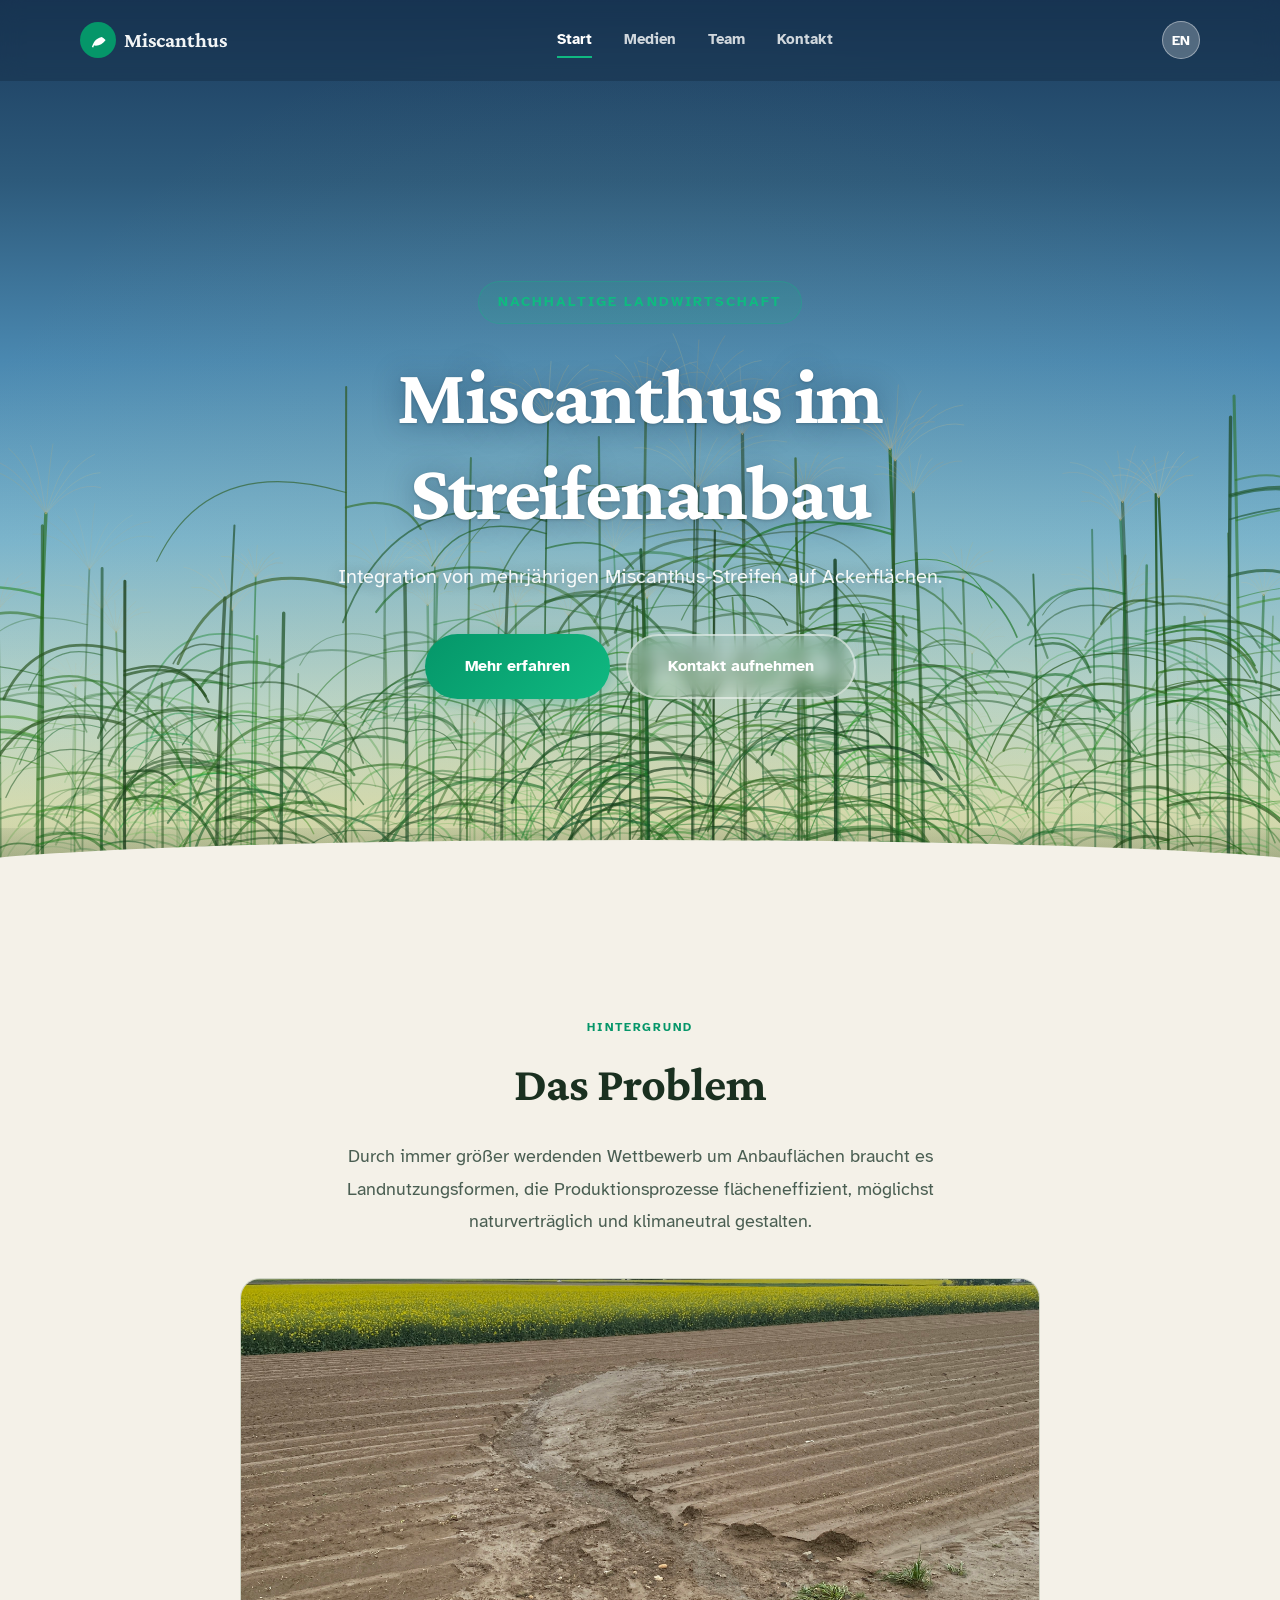
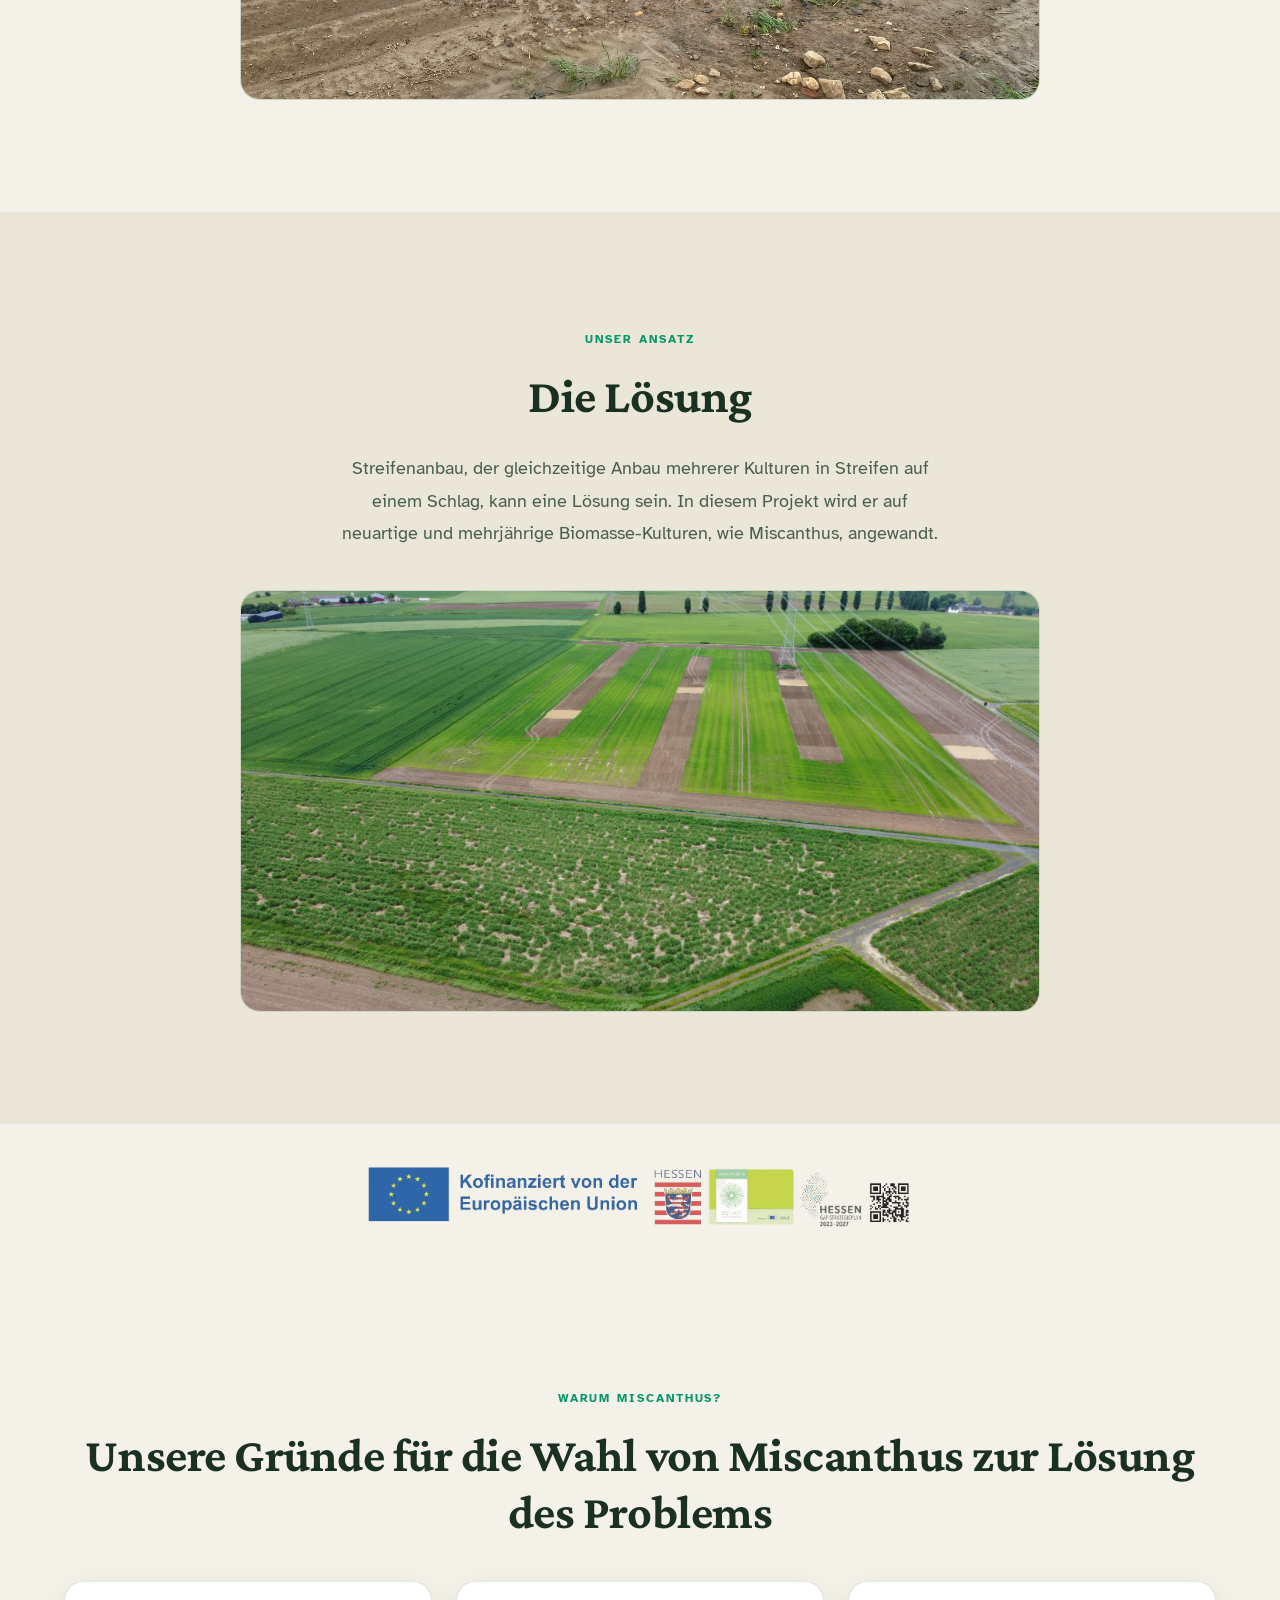
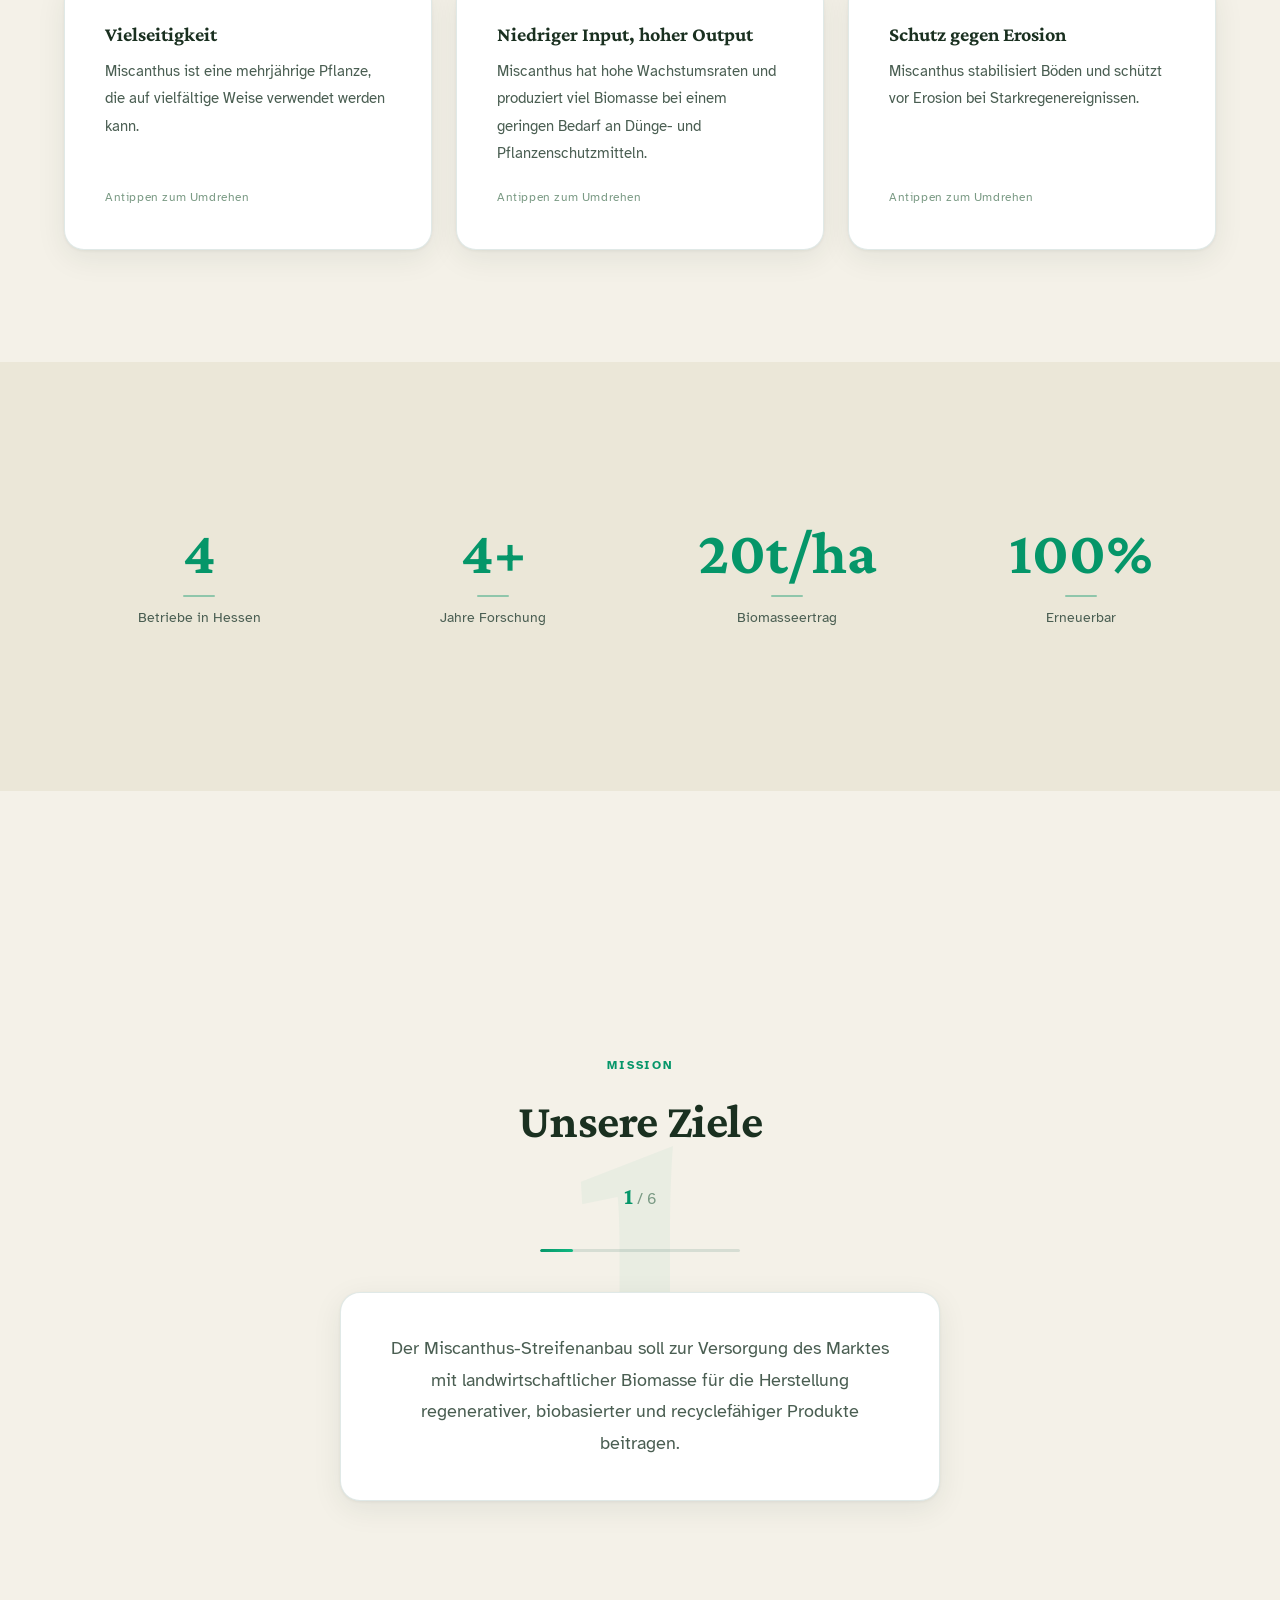
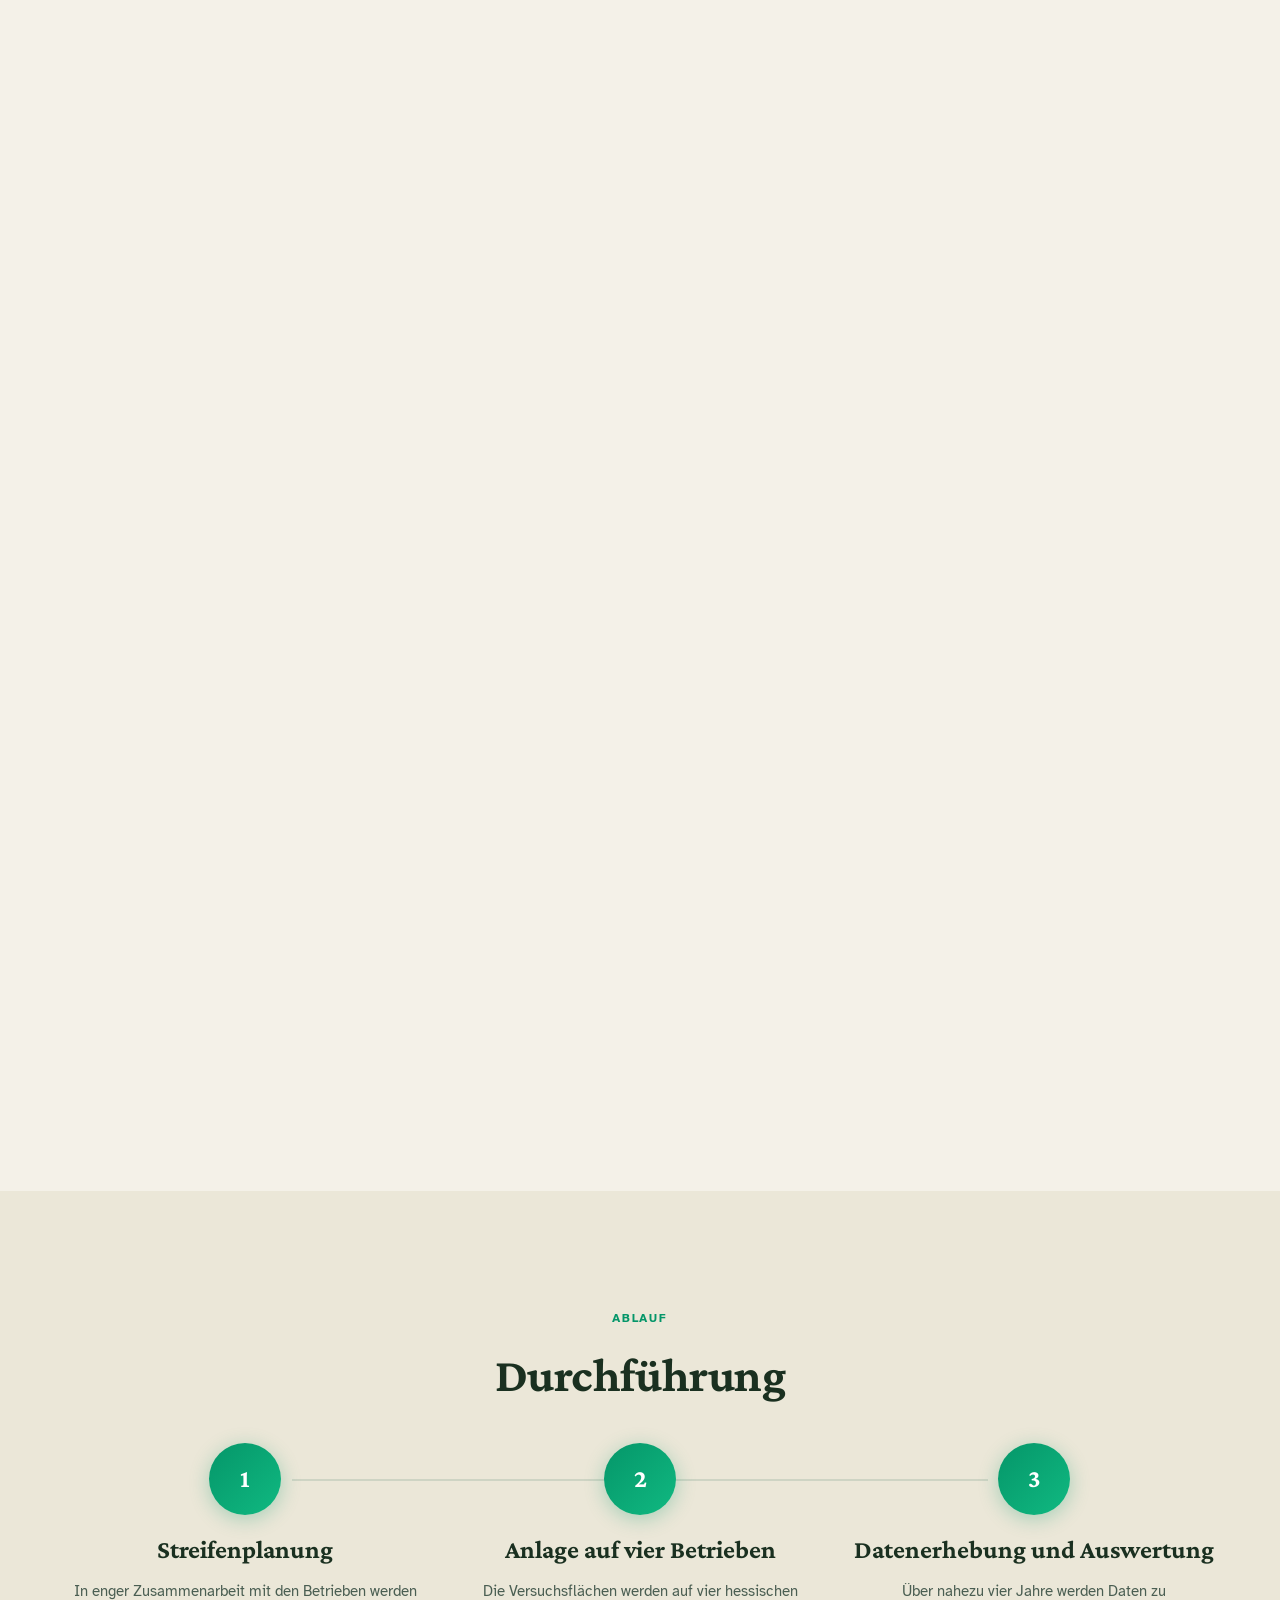
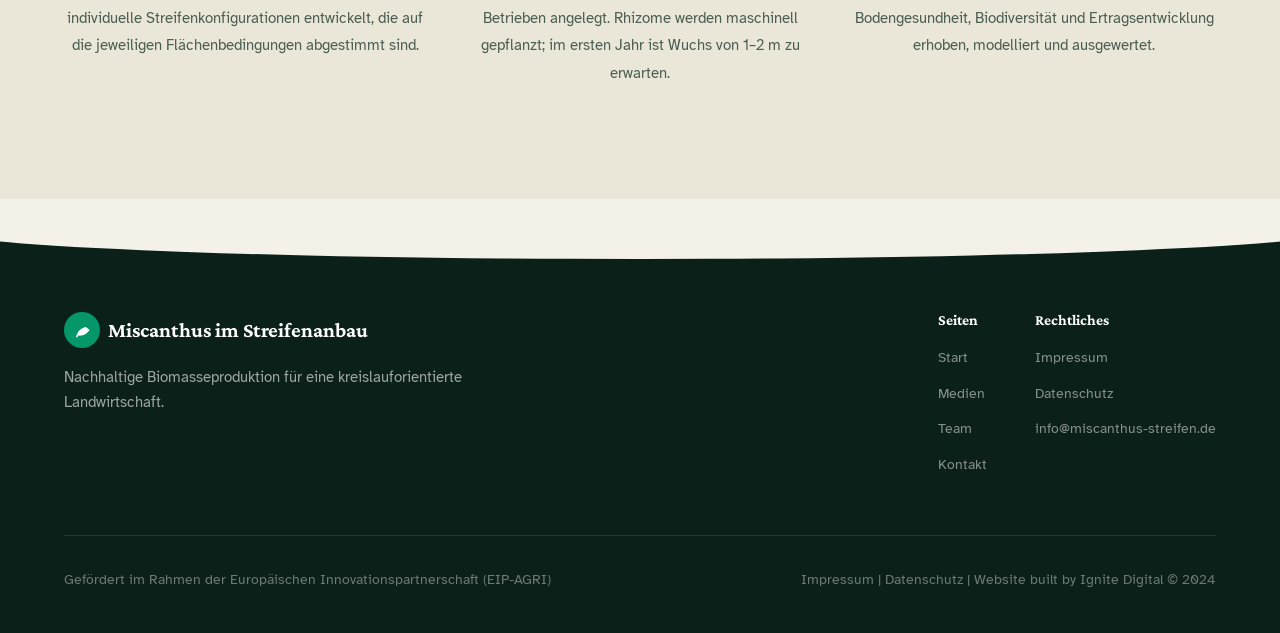
==== commit c8bd8cae: "Interactive sticky scroll goals section Replace static goal cards grid with scroll-driven reveal: - " ====
--- a/index.html
+++ b/index.html
@@ -205,55 +205,49 @@
 
   <!-- ── Divider: Stats → Goals ──────────────────────────── -->
 
-  <!-- ── Goals ───────────────────────────────────────────── -->
-  <section class="section" id="goals">
-    <div class="container">
-      <div class="text-center reveal">
-        <span class="section__label"
-              data-de="Mission" data-en="Mission">Mission</span>
-        <h2 class="section__heading mx-auto"
-            data-de="Unsere Ziele" data-en="Our Goals">Unsere Ziele</h2>
-      </div>
-      <div class="goals-grid" style="margin-top:2rem;">
-        <div class="goal-card reveal">
-          <div class="goal-card__number">1</div>
-          <p class="goal-card__text"
-             data-de="Der Miscanthus-Streifenanbau soll zur Versorgung des Marktes mit landwirtschaftlicher Biomasse für die Herstellung regenerativer, biobasierter und recyclefähiger Produkte beitragen."
+  <!-- ── Goals (Sticky Scroll) ────────────────────────────── -->
+  <div class="goals-scroll" id="goalsScroll">
+    <div class="goals-scroll__sticky">
+      <div class="goals-scroll__header">
+        <span class="section__label" data-de="Mission" data-en="Mission">Mission</span>
+        <h2 class="section__heading" data-de="Unsere Ziele" data-en="Our Goals">Unsere Ziele</h2>
+      </div>
+      <div class="goals-scroll__counter">
+        <span class="goals-scroll__current" id="goalCurrent">1</span>
+        <span class="goals-scroll__total">/ 6</span>
+      </div>
+      <div class="goals-scroll__bg-number" id="goalBgNumber">1</div>
+      <div class="goals-scroll__progress">
+        <div class="goals-scroll__progress-bar" id="goalProgressBar"></div>
+      </div>
+      <div class="goals-scroll__card-area">
+        <div class="goals-scroll__card" data-goal="0">
+          <p data-de="Der Miscanthus-Streifenanbau soll zur Versorgung des Marktes mit landwirtschaftlicher Biomasse für die Herstellung regenerativer, biobasierter und recyclefähiger Produkte beitragen."
              data-en="Miscanthus strip cultivation is to contribute to supplying the market with agricultural biomass for the production of regenerative, bio-based, and recyclable products.">Der Miscanthus-Streifenanbau soll zur Versorgung des Marktes mit landwirtschaftlicher Biomasse für die Herstellung regenerativer, biobasierter und recyclefähiger Produkte beitragen.</p>
         </div>
-        <div class="goal-card reveal">
-          <div class="goal-card__number">2</div>
-          <p class="goal-card__text"
-             data-de="Der Einfluss des mehrjährigen Miscanthus-Streifenanbaus auf die benachbarten Ackerflächen wird untersucht, statistisch bewertet und auf gegenseitige Wechselwirkungen und Kompatibilität geprüft. Effekte auf die Ertragsentwicklung werden ermittelt."
-             data-en="The influence of perennial Miscanthus strip cultivation on adjacent arable land is investigated, statistically assessed, and examined for mutual interactions and compatibility. Effects on yield development are determined.">Der Einfluss des mehrjährigen Miscanthus-Streifenanbaus auf die benachbarten Ackerflächen wird untersucht, statistisch bewertet und auf gegenseitige Wechselwirkungen und Kompatibilität geprüft. Effekte auf die Ertragsentwicklung werden ermittelt.</p>
-        </div>
-        <div class="goal-card reveal">
-          <div class="goal-card__number">3</div>
-          <p class="goal-card__text"
-             data-de="Der Einfluss des Miscanthus Streifenanbaus auf Faktoren wie Bodenerosion, Bodenstruktur, Kohlenstoff und Stickstoffgehalt des Bodens sowie dessen Auswirkungen auf die Biodiversität werden untersucht und bewertet."
+        <div class="goals-scroll__card" data-goal="1">
+          <p data-de="Der Einfluss des mehrjährigen Miscanthus-Streifenanbaus auf die benachbarten Ackerflächen wird untersucht, statistisch bewertet und auf gegenseitige Wechselwirkungen und Kompatibilität geprüft."
+             data-en="The influence of perennial Miscanthus strip cultivation on adjacent arable land is investigated, statistically assessed, and examined for mutual interactions and compatibility.">Der Einfluss des mehrjährigen Miscanthus-Streifenanbaus auf die benachbarten Ackerflächen wird untersucht, statistisch bewertet und auf gegenseitige Wechselwirkungen und Kompatibilität geprüft.</p>
+        </div>
+        <div class="goals-scroll__card" data-goal="2">
+          <p data-de="Der Einfluss des Miscanthus Streifenanbaus auf Faktoren wie Bodenerosion, Bodenstruktur, Kohlenstoff und Stickstoffgehalt des Bodens sowie dessen Auswirkungen auf die Biodiversität werden untersucht und bewertet."
              data-en="The influence of Miscanthus strip cultivation on factors such as soil erosion, soil structure, carbon and nitrogen content, and its effects on biodiversity are investigated and assessed.">Der Einfluss des Miscanthus Streifenanbaus auf Faktoren wie Bodenerosion, Bodenstruktur, Kohlenstoff und Stickstoffgehalt des Bodens sowie dessen Auswirkungen auf die Biodiversität werden untersucht und bewertet.</p>
         </div>
-        <div class="goal-card reveal">
-          <div class="goal-card__number">4</div>
-          <p class="goal-card__text"
-             data-de="Wir wollen Strategien entwickeln, wie die nachhaltige Biomasseproduktion über Miscanthus-Streifenanbau effizient und effektiv in bewährte Fruchtfolgen integriert werden kann. Die in Hessen gewonnene Erkenntnisse sollen dann auch auf andere Bundesländer übertragbar sein."
-             data-en="We aim to develop strategies for efficiently and effectively integrating sustainable biomass production through Miscanthus strip cultivation into established crop rotations. Findings from Hesse are to be transferable to other federal states.">Wir wollen Strategien entwickeln, wie die nachhaltige Biomasseproduktion über Miscanthus-Streifenanbau effizient und effektiv in bewährte Fruchtfolgen integriert werden kann. Die in Hessen gewonnene Erkenntnisse sollen dann auch auf andere Bundesländer übertragbar sein.</p>
-        </div>
-        <div class="goal-card reveal">
-          <div class="goal-card__number">5</div>
-          <p class="goal-card__text"
-             data-de="Potenzielle Absatzmärkte für innovative, langlebige Miscanthus-Produkte sollen weiter untersucht und erschlossen werden. Ziel ist es dabei, monetäre Anreize für Landwirtinnen und Landwirte zu schaffen und deren Gewinnspanne zu erhöhen. Langfristig soll eine regionale Miscanthus-Wertschöpfungskette entstehen."
-             data-en="Potential sales markets for innovative, durable Miscanthus products are to be further investigated and developed. The aim is to create monetary incentives for farmers and increase their profit margins. In the long term, a regional Miscanthus value chain is to be established.">Potenzielle Absatzmärkte für innovative, langlebige Miscanthus-Produkte sollen weiter untersucht und erschlossen werden. Ziel ist es dabei, monetäre Anreize für Landwirtinnen und Landwirte zu schaffen und deren Gewinnspanne zu erhöhen. Langfristig soll eine regionale Miscanthus-Wertschöpfungskette entstehen.</p>
-        </div>
-        <div class="goal-card reveal">
-          <div class="goal-card__number">6</div>
-          <p class="goal-card__text"
-             data-de="Streifenanbau, also gleichzeitiger Anbau von mehreren Kulturen auf demselben Schlag in wechselnden Streifen. Dies soll auf neuartige, mehrjährige Biomasse-Kulturen, wie Miscanthus, ausgeweitet werden."
+        <div class="goals-scroll__card" data-goal="3">
+          <p data-de="Wir wollen Strategien entwickeln, wie die nachhaltige Biomasseproduktion über Miscanthus-Streifenanbau effizient und effektiv in bewährte Fruchtfolgen integriert werden kann. Die in Hessen gewonnene Erkenntnisse sollen dann auch auf andere Bundesländer übertragbar sein."
+             data-en="We aim to develop strategies for integrating sustainable biomass production through Miscanthus strip cultivation into established crop rotations. Findings from Hesse are to be transferable to other federal states.">Wir wollen Strategien entwickeln, wie die nachhaltige Biomasseproduktion über Miscanthus-Streifenanbau effizient und effektiv in bewährte Fruchtfolgen integriert werden kann. Die in Hessen gewonnene Erkenntnisse sollen dann auch auf andere Bundesländer übertragbar sein.</p>
+        </div>
+        <div class="goals-scroll__card" data-goal="4">
+          <p data-de="Potenzielle Absatzmärkte für innovative, langlebige Miscanthus-Produkte sollen weiter untersucht und erschlossen werden. Ziel ist es, monetäre Anreize für Landwirtinnen und Landwirte zu schaffen. Langfristig soll eine regionale Miscanthus-Wertschöpfungskette entstehen."
+             data-en="Potential sales markets for innovative, durable Miscanthus products are to be investigated. The aim is to create monetary incentives for farmers. In the long term, a regional Miscanthus value chain is to be established.">Potenzielle Absatzmärkte für innovative, langlebige Miscanthus-Produkte sollen weiter untersucht und erschlossen werden. Ziel ist es, monetäre Anreize für Landwirtinnen und Landwirte zu schaffen. Langfristig soll eine regionale Miscanthus-Wertschöpfungskette entstehen.</p>
+        </div>
+        <div class="goals-scroll__card" data-goal="5">
+          <p data-de="Streifenanbau, also gleichzeitiger Anbau von mehreren Kulturen auf demselben Schlag in wechselnden Streifen. Dies soll auf neuartige, mehrjährige Biomasse-Kulturen, wie Miscanthus, ausgeweitet werden."
              data-en="Strip cultivation, the simultaneous growing of multiple crops on the same field in alternating strips, is to be extended to novel perennial biomass crops such as Miscanthus.">Streifenanbau, also gleichzeitiger Anbau von mehreren Kulturen auf demselben Schlag in wechselnden Streifen. Dies soll auf neuartige, mehrjährige Biomasse-Kulturen, wie Miscanthus, ausgeweitet werden.</p>
         </div>
       </div>
     </div>
-  </section>
+  </div>
 
   <!-- ── Divider: Goals → How It Works ───────────────────── -->
 
--- a/css/style.css
+++ b/css/style.css
@@ -771,6 +771,129 @@
   font-size: 0.95rem;
 }
 
+/* ── Goals Sticky Scroll ───────────────────────────────────── */
+.goals-scroll {
+  height: 400vh;
+  position: relative;
+}
+
+.goals-scroll__sticky {
+  position: sticky;
+  top: 0;
+  height: 100vh;
+  display: flex;
+  flex-direction: column;
+  align-items: center;
+  justify-content: center;
+  padding: 2rem 1.5rem;
+  overflow: hidden;
+  background: var(--bg);
+}
+
+.goals-scroll__header {
+  text-align: center;
+  margin-bottom: 1.5rem;
+  position: relative;
+  z-index: 2;
+}
+
+.goals-scroll__header .section__heading {
+  margin-bottom: 0;
+}
+
+.goals-scroll__counter {
+  display: flex;
+  align-items: baseline;
+  gap: 0.25rem;
+  margin-bottom: 2rem;
+  position: relative;
+  z-index: 2;
+}
+
+.goals-scroll__current {
+  font-family: var(--font-heading);
+  font-size: 1.5rem;
+  font-weight: 700;
+  color: var(--primary);
+}
+
+.goals-scroll__total {
+  font-family: var(--font-body);
+  font-size: 1rem;
+  color: var(--text-dim);
+}
+
+.goals-scroll__bg-number {
+  position: absolute;
+  font-family: var(--font-heading);
+  font-size: clamp(15rem, 30vw, 25rem);
+  font-weight: 700;
+  color: var(--primary);
+  opacity: 0.04;
+  z-index: 0;
+  line-height: 1;
+  transition: opacity 0.3s ease;
+  pointer-events: none;
+}
+
+.goals-scroll__progress {
+  width: 200px;
+  height: 3px;
+  background: var(--border);
+  border-radius: 3px;
+  margin-bottom: 2.5rem;
+  overflow: hidden;
+  position: relative;
+  z-index: 2;
+}
+
+.goals-scroll__progress-bar {
+  height: 100%;
+  width: 16.66%;
+  background: var(--gradient-primary);
+  border-radius: 3px;
+  transition: width 0.4s cubic-bezier(0.4, 0, 0.2, 1);
+}
+
+.goals-scroll__card-area {
+  position: relative;
+  max-width: 600px;
+  width: 100%;
+  min-height: 140px;
+  z-index: 2;
+}
+
+.goals-scroll__card {
+  position: absolute;
+  top: 0;
+  left: 0;
+  width: 100%;
+  background: var(--card);
+  border-radius: var(--radius);
+  border: 1px solid var(--border);
+  padding: 2.5rem;
+  box-shadow: var(--shadow-card);
+  text-align: center;
+  opacity: 0;
+  transform: translateY(30px) scale(0.95);
+  transition: opacity 0.4s ease, transform 0.4s ease;
+  pointer-events: none;
+}
+
+.goals-scroll__card.active {
+  opacity: 1;
+  transform: translateY(0) scale(1);
+  pointer-events: auto;
+}
+
+.goals-scroll__card p {
+  font-size: 1.1rem;
+  line-height: 1.8;
+  color: var(--text-muted);
+  max-width: none;
+  margin: 0 auto;
+}
+
 /* ── Steps / How It Works ──────────────────────────────────── */
 .steps {
   display: grid;
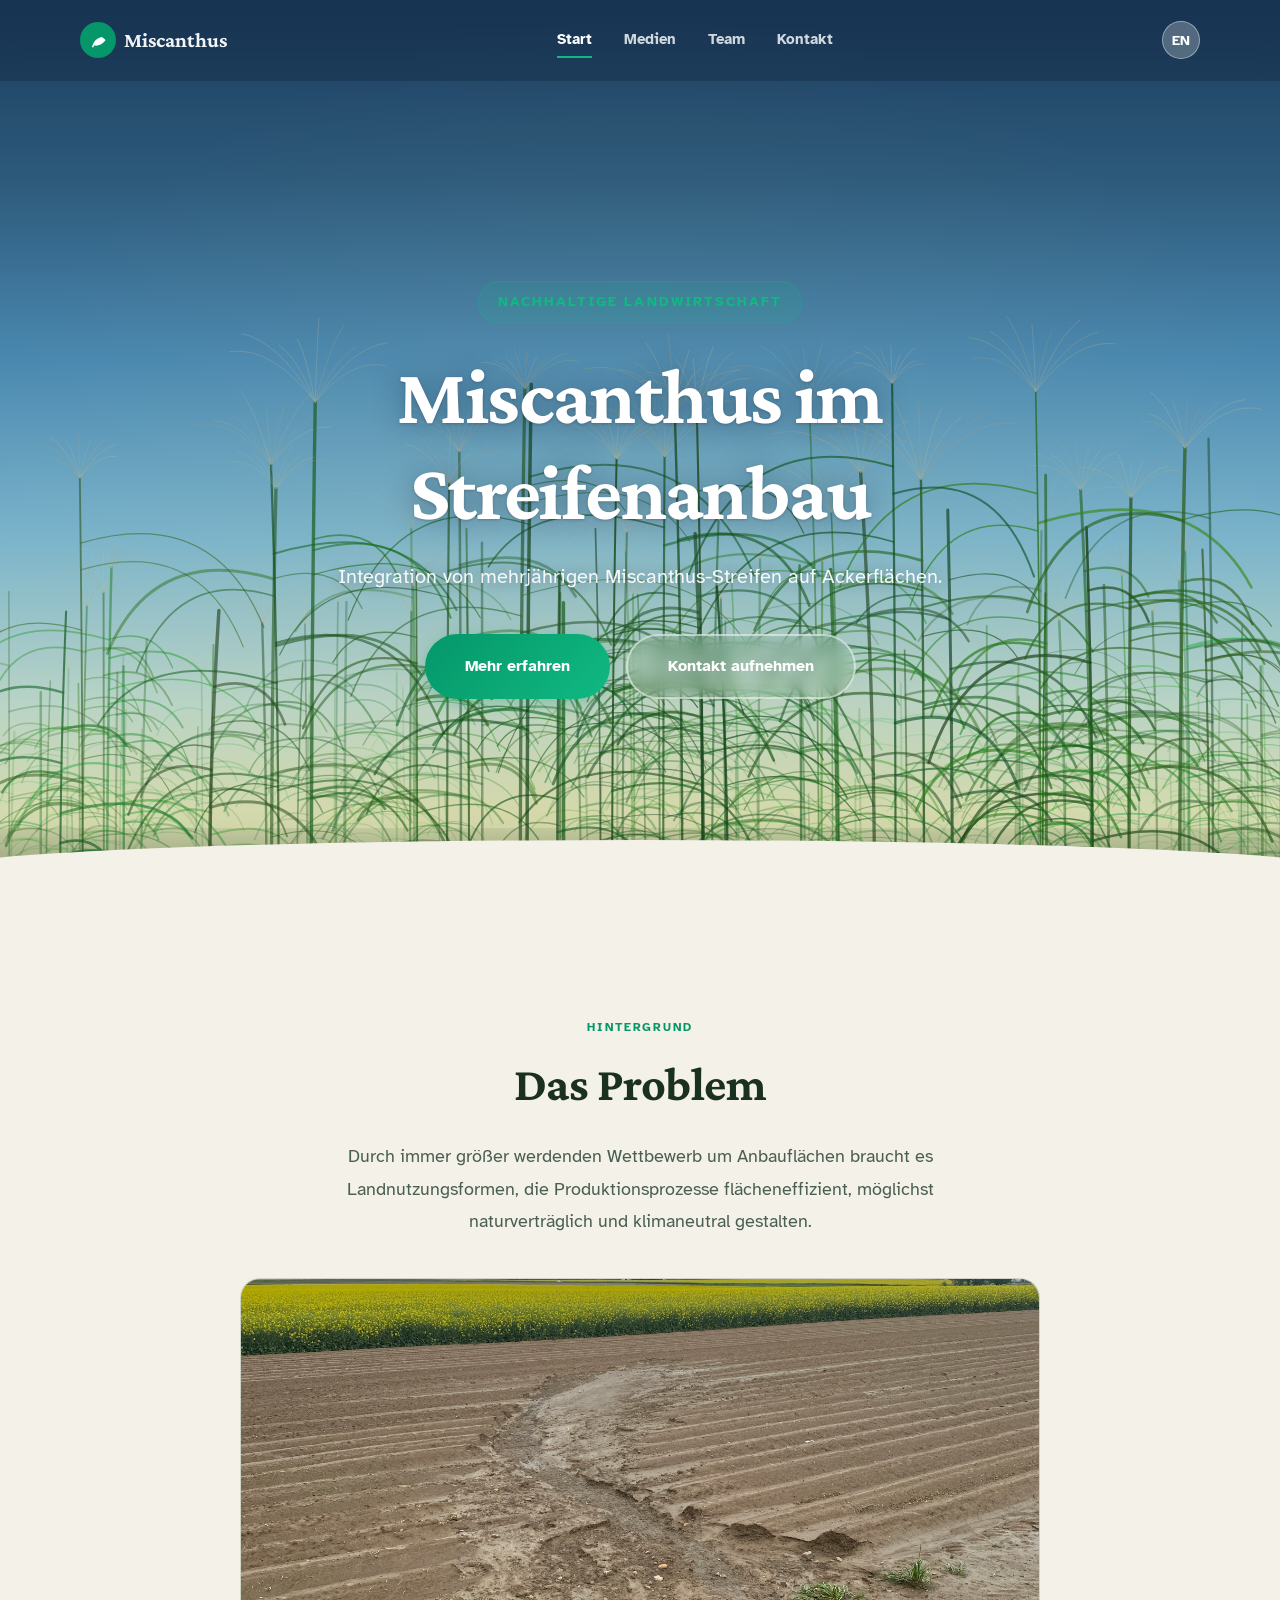
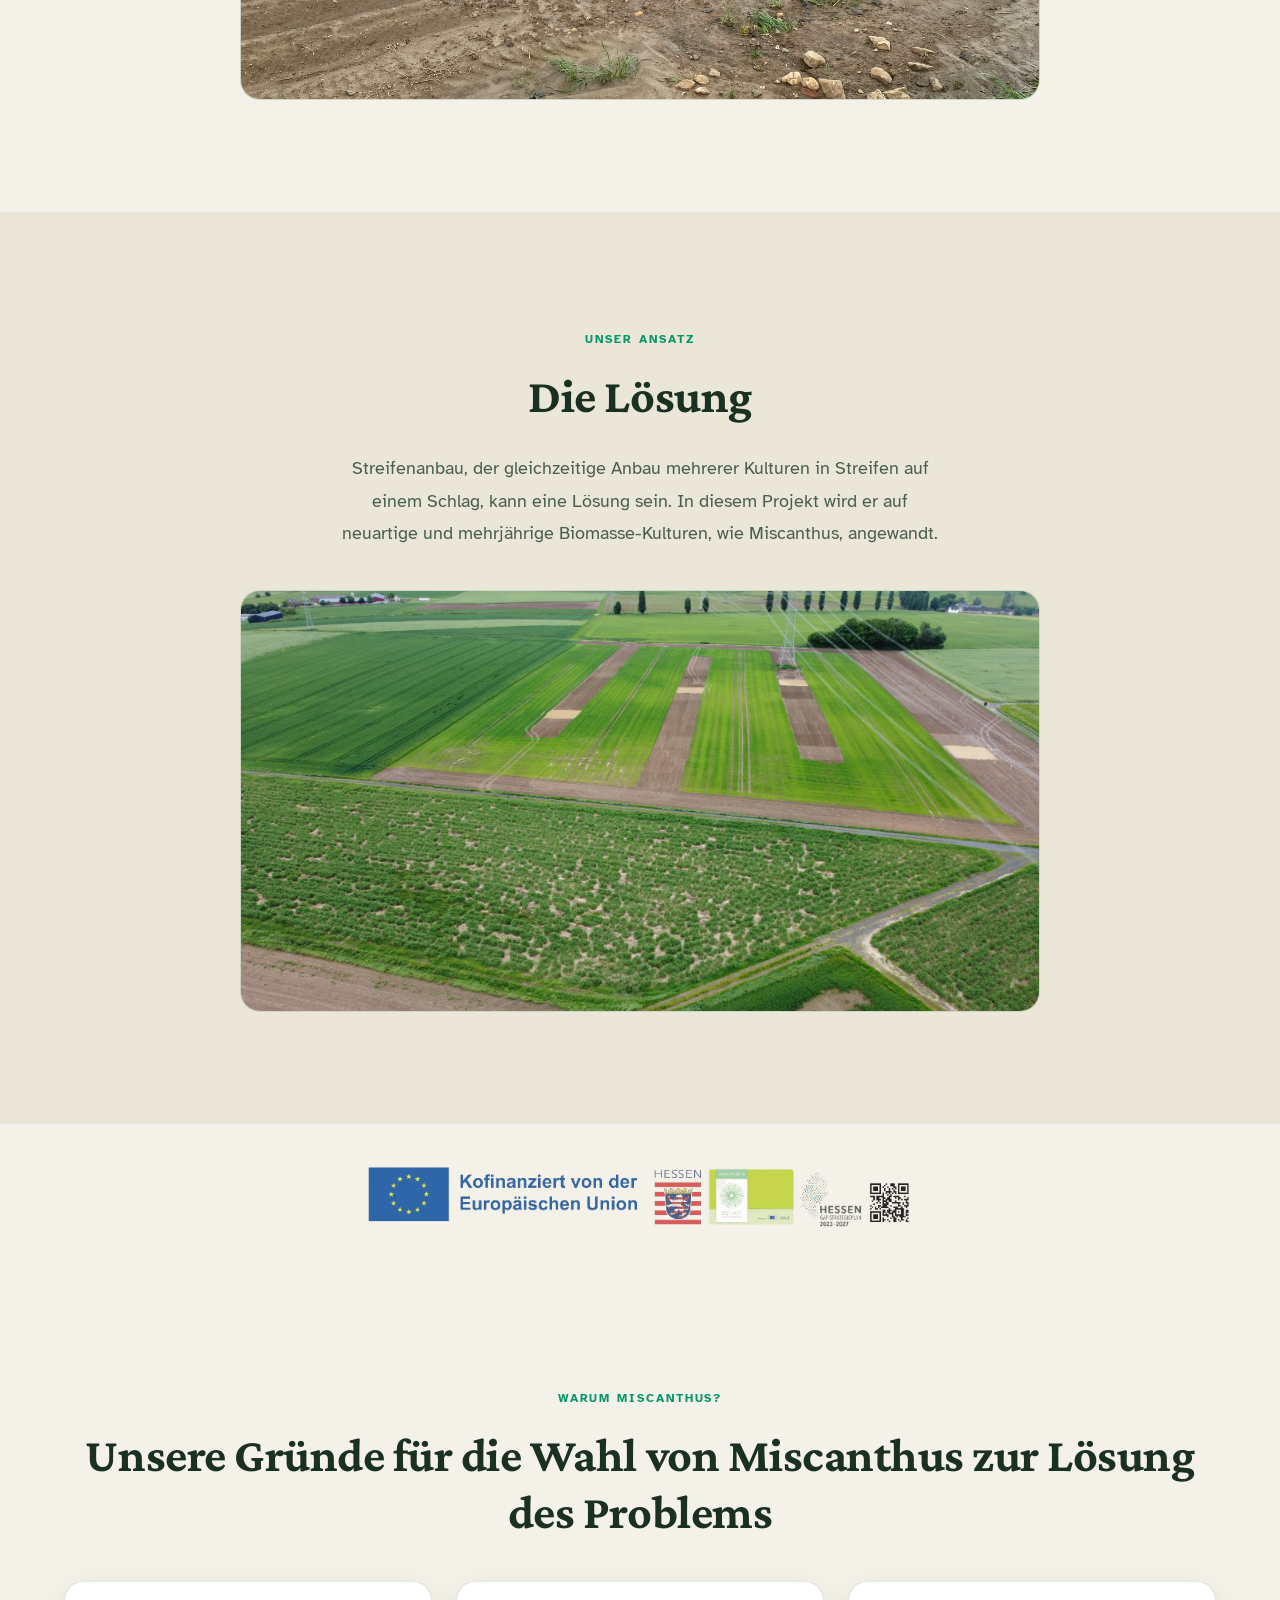
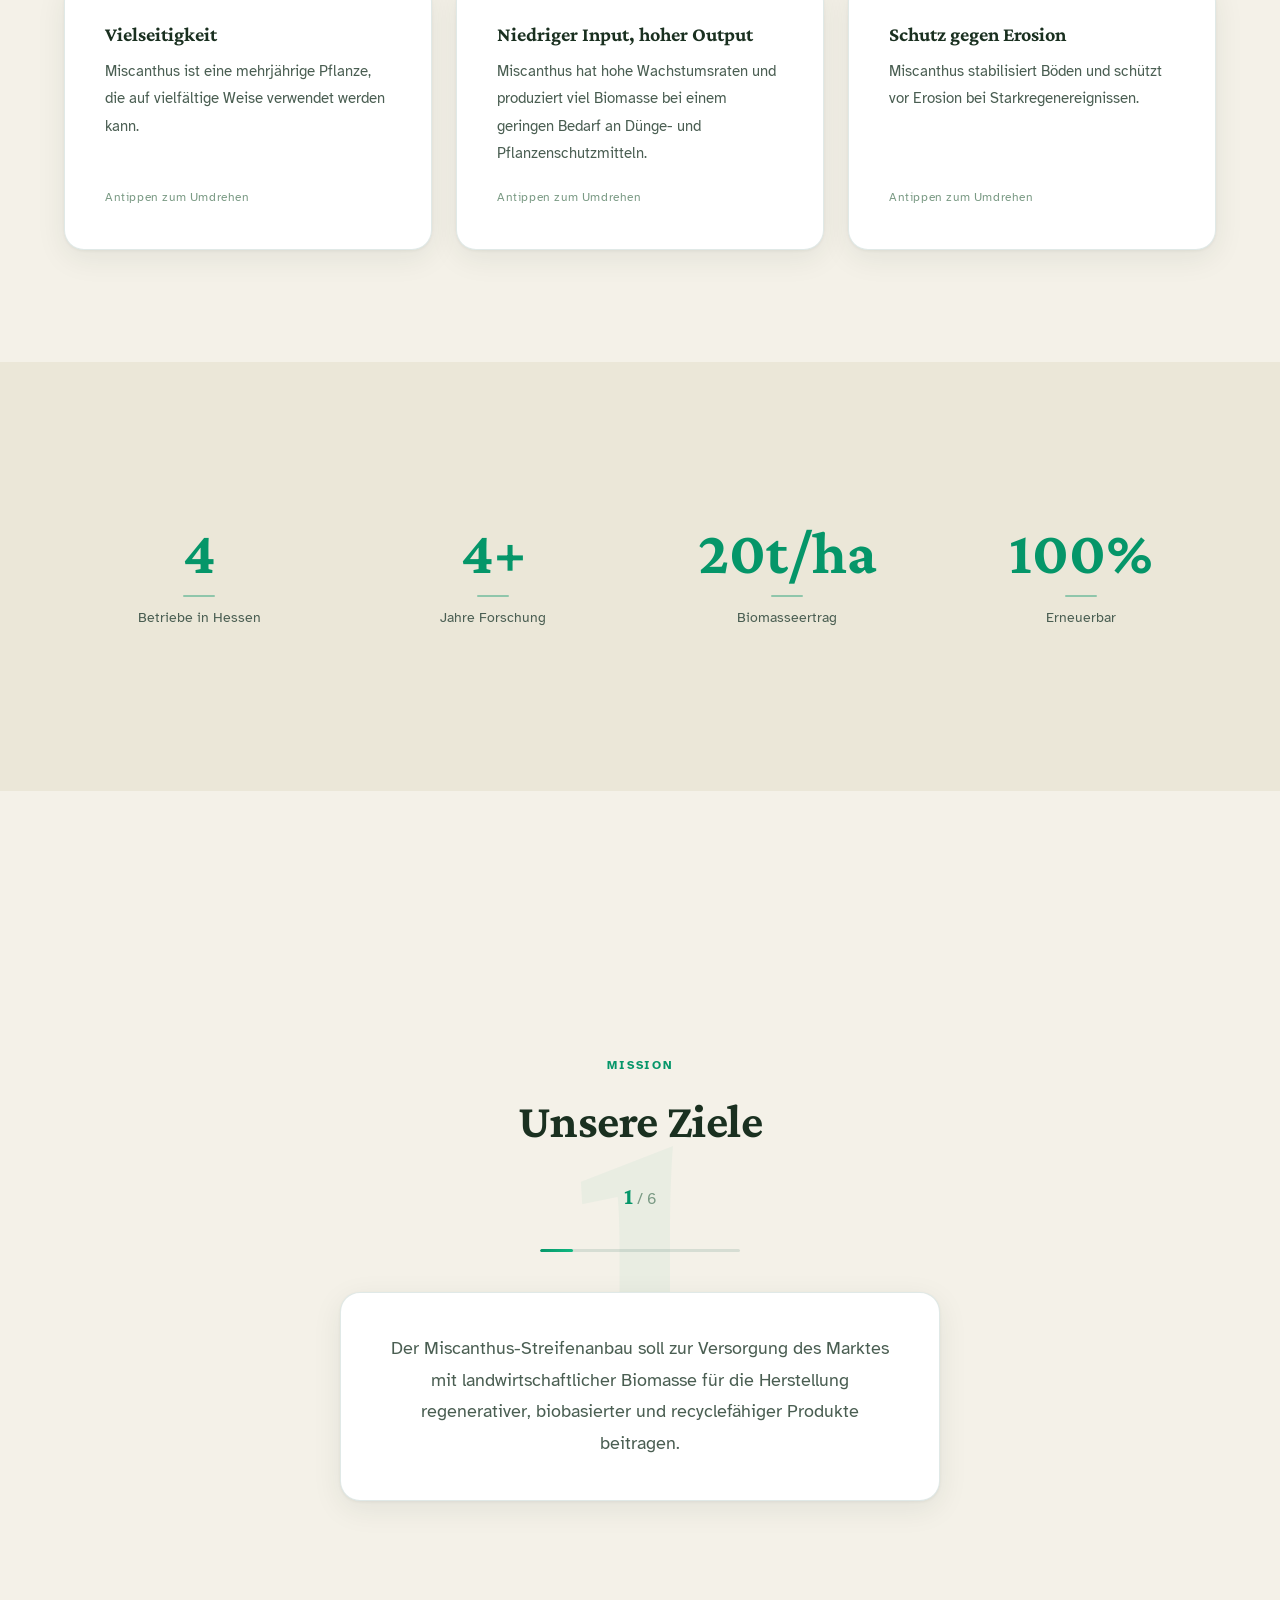
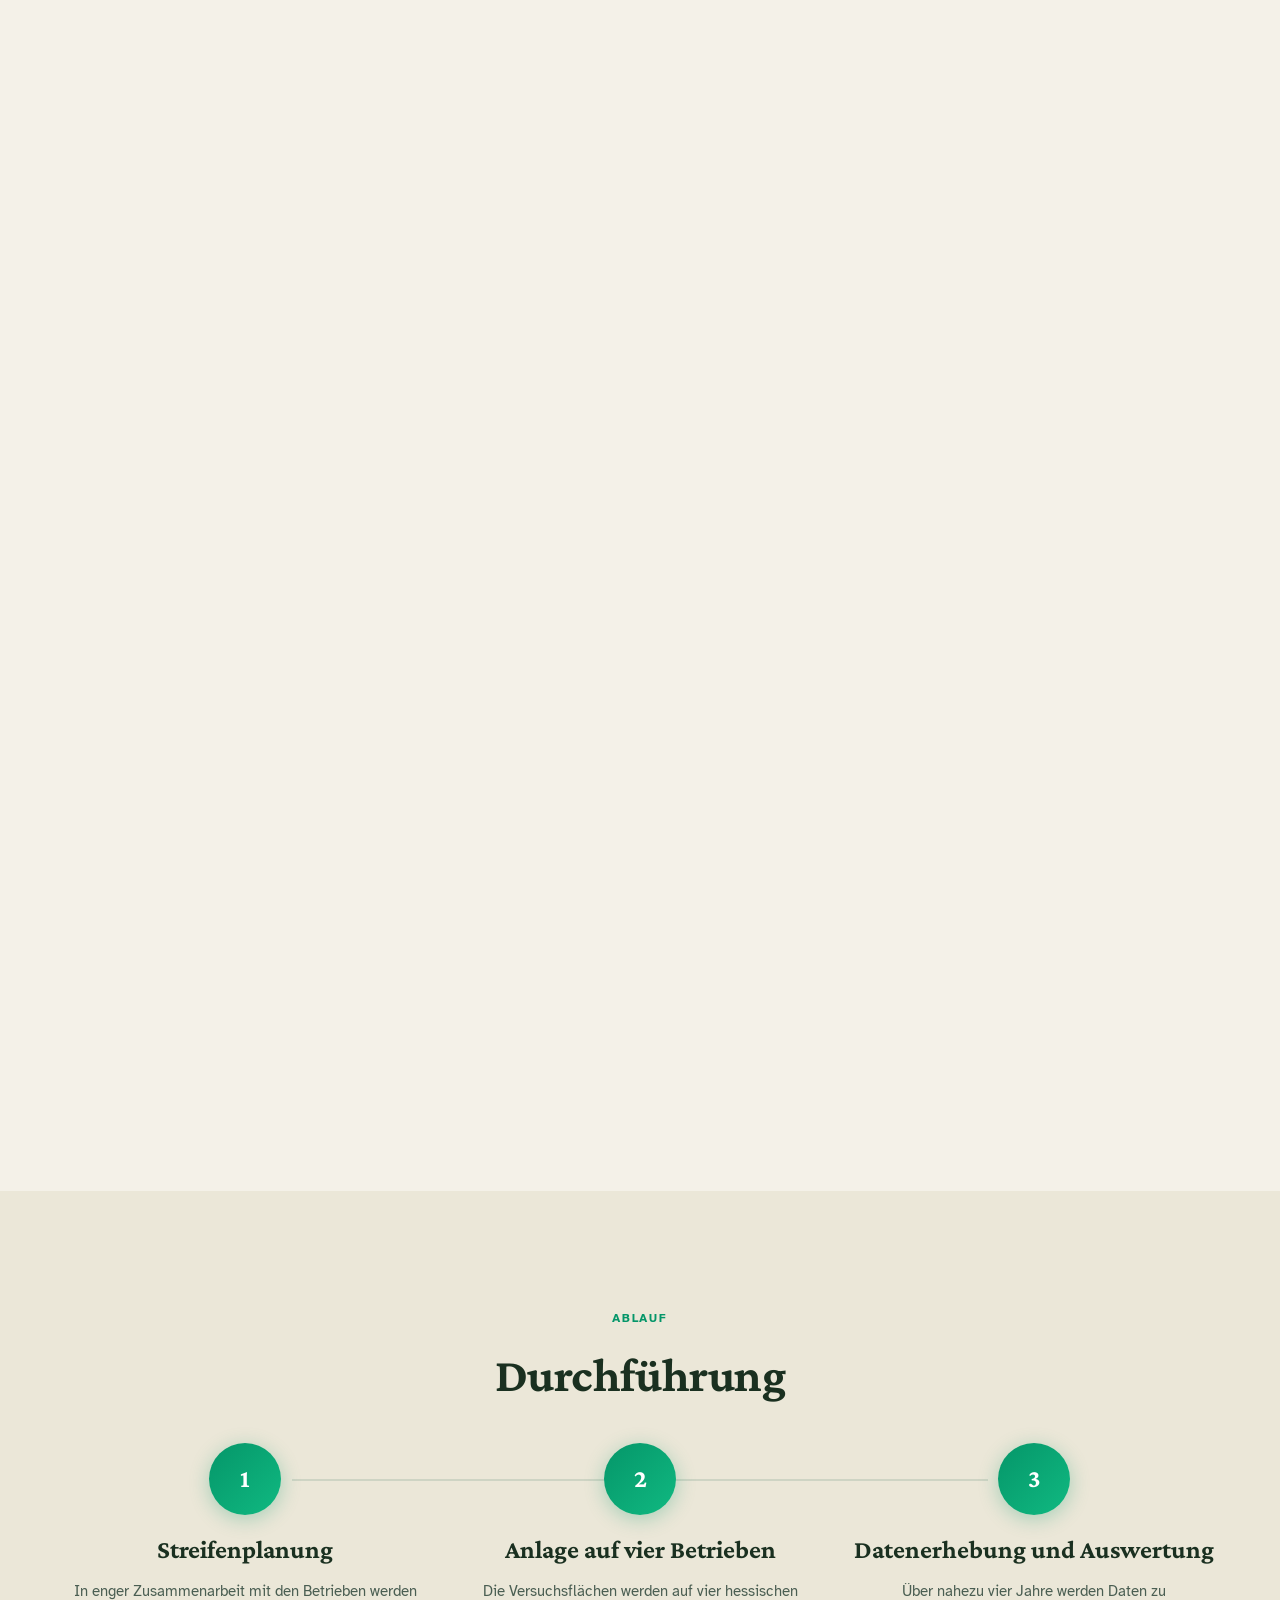
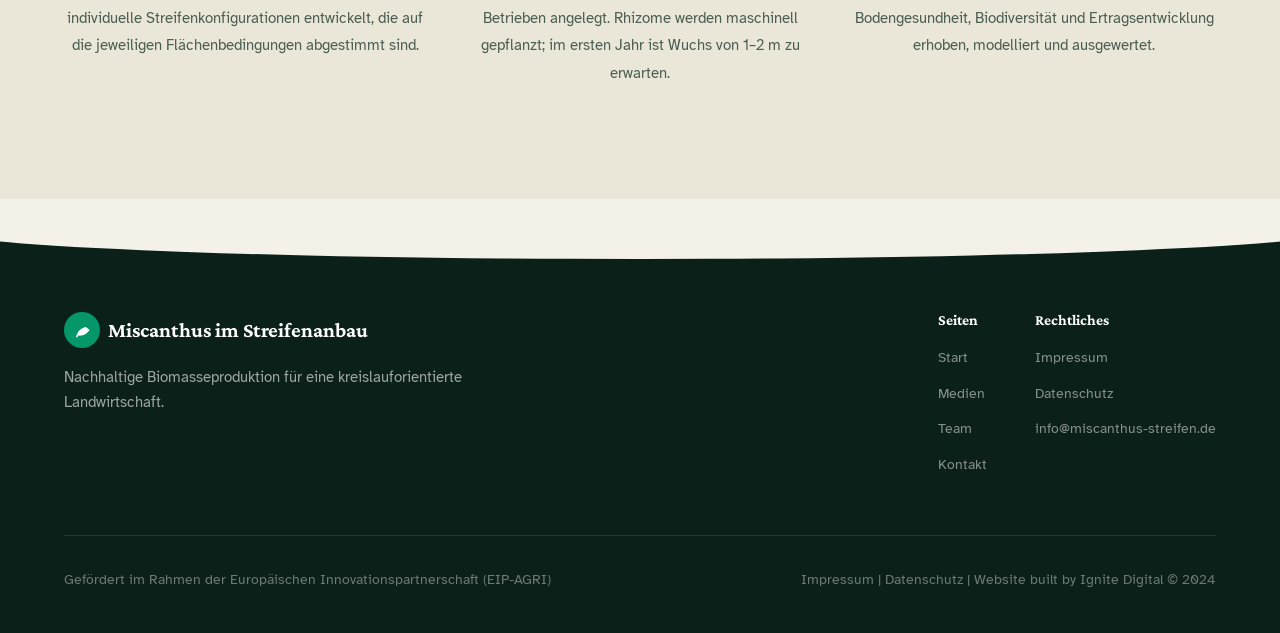
==== commit 3692a7b9: "Fix flip card animation: always smooth 3D flip both ways - Replaced wobble animation with transform-" ====
--- a/index.html
+++ b/index.html
@@ -120,7 +120,7 @@
             data-de="Unsere Gründe für die Wahl von Miscanthus zur Lösung des Problems" data-en="Our reasons for choosing Miscanthus to address the challenge">Unsere Gründe für die Wahl von Miscanthus zur Lösung des Problems</h2>
       </div>
       <div class="grid-3" style="margin-top:2.5rem;">
-        <div class="flip-card reveal" onclick="this.classList.toggle('flipped')">
+        <div class="flip-card reveal" data-flippable>
           <div class="flip-card__inner">
             <div class="flip-card__front card">
               <h3 class="card__title"
@@ -137,7 +137,7 @@
             </div>
           </div>
         </div>
-        <div class="flip-card reveal" onclick="this.classList.toggle('flipped')">
+        <div class="flip-card reveal" data-flippable>
           <div class="flip-card__inner">
             <div class="flip-card__front card">
               <h3 class="card__title"
@@ -154,7 +154,7 @@
             </div>
           </div>
         </div>
-        <div class="flip-card reveal" onclick="this.classList.toggle('flipped')">
+        <div class="flip-card reveal" data-flippable>
           <div class="flip-card__inner">
             <div class="flip-card__front card">
               <h3 class="card__title"
--- a/css/style.css
+++ b/css/style.css
@@ -618,8 +618,9 @@
 .flip-card__inner {
   position: relative;
   width: 100%;
-  transition: transform 0.6s cubic-bezier(0.4, 0, 0.2, 1);
+  transition: transform 0.7s cubic-bezier(0.4, 0, 0.2, 1);
   transform-style: preserve-3d;
+  transform: rotateY(0deg);
 }
 
 .flip-card.flipped .flip-card__inner {
@@ -679,19 +680,11 @@
 }
 
 .flip-card:hover .flip-card__inner {
-  animation: wobble 0.6s ease;
+  transform: rotateY(8deg);
 }
 
 .flip-card.flipped:hover .flip-card__inner {
-  animation: none;
-}
-
-@keyframes wobble {
-  0% { transform: rotateY(0deg); }
-  25% { transform: rotateY(12deg); }
-  50% { transform: rotateY(-8deg); }
-  75% { transform: rotateY(4deg); }
-  100% { transform: rotateY(0deg); }
+  transform: rotateY(172deg);
 }
 
 /* ── Grid Layouts ──────────────────────────────────────────── */
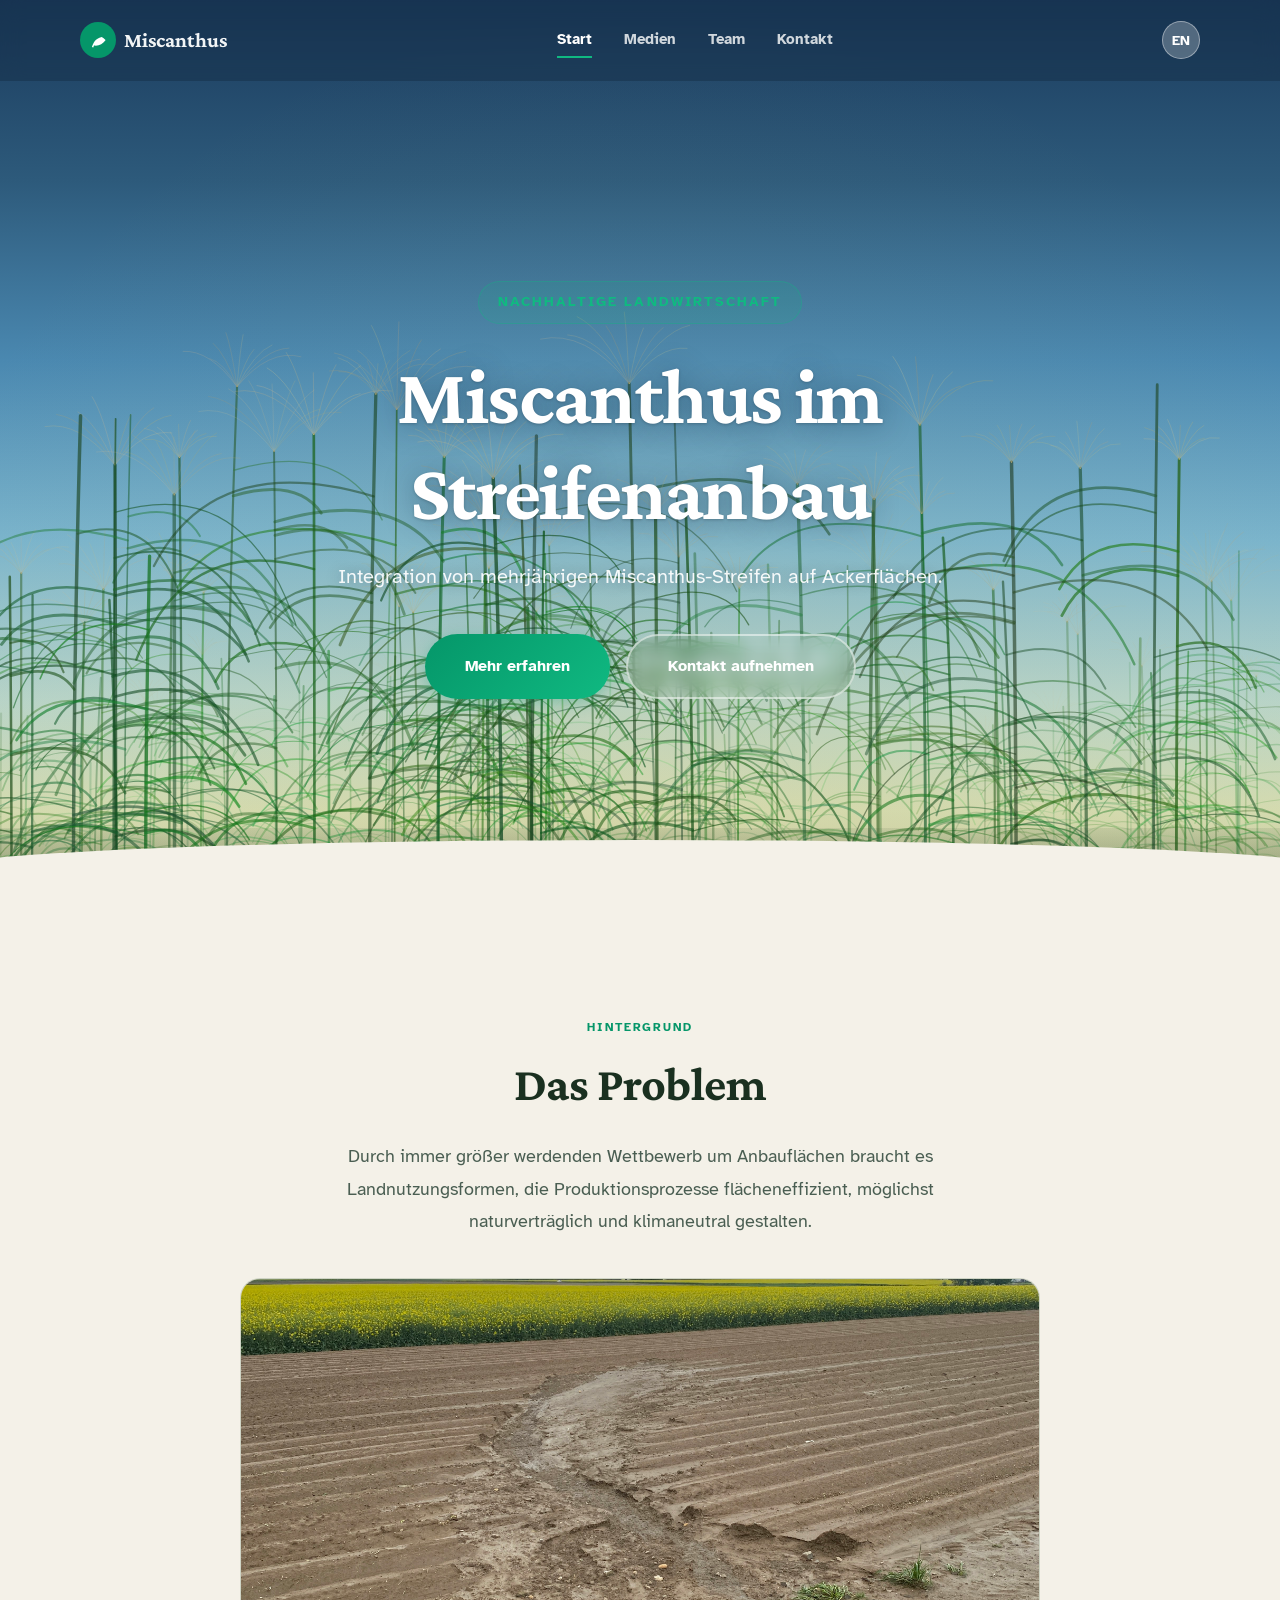
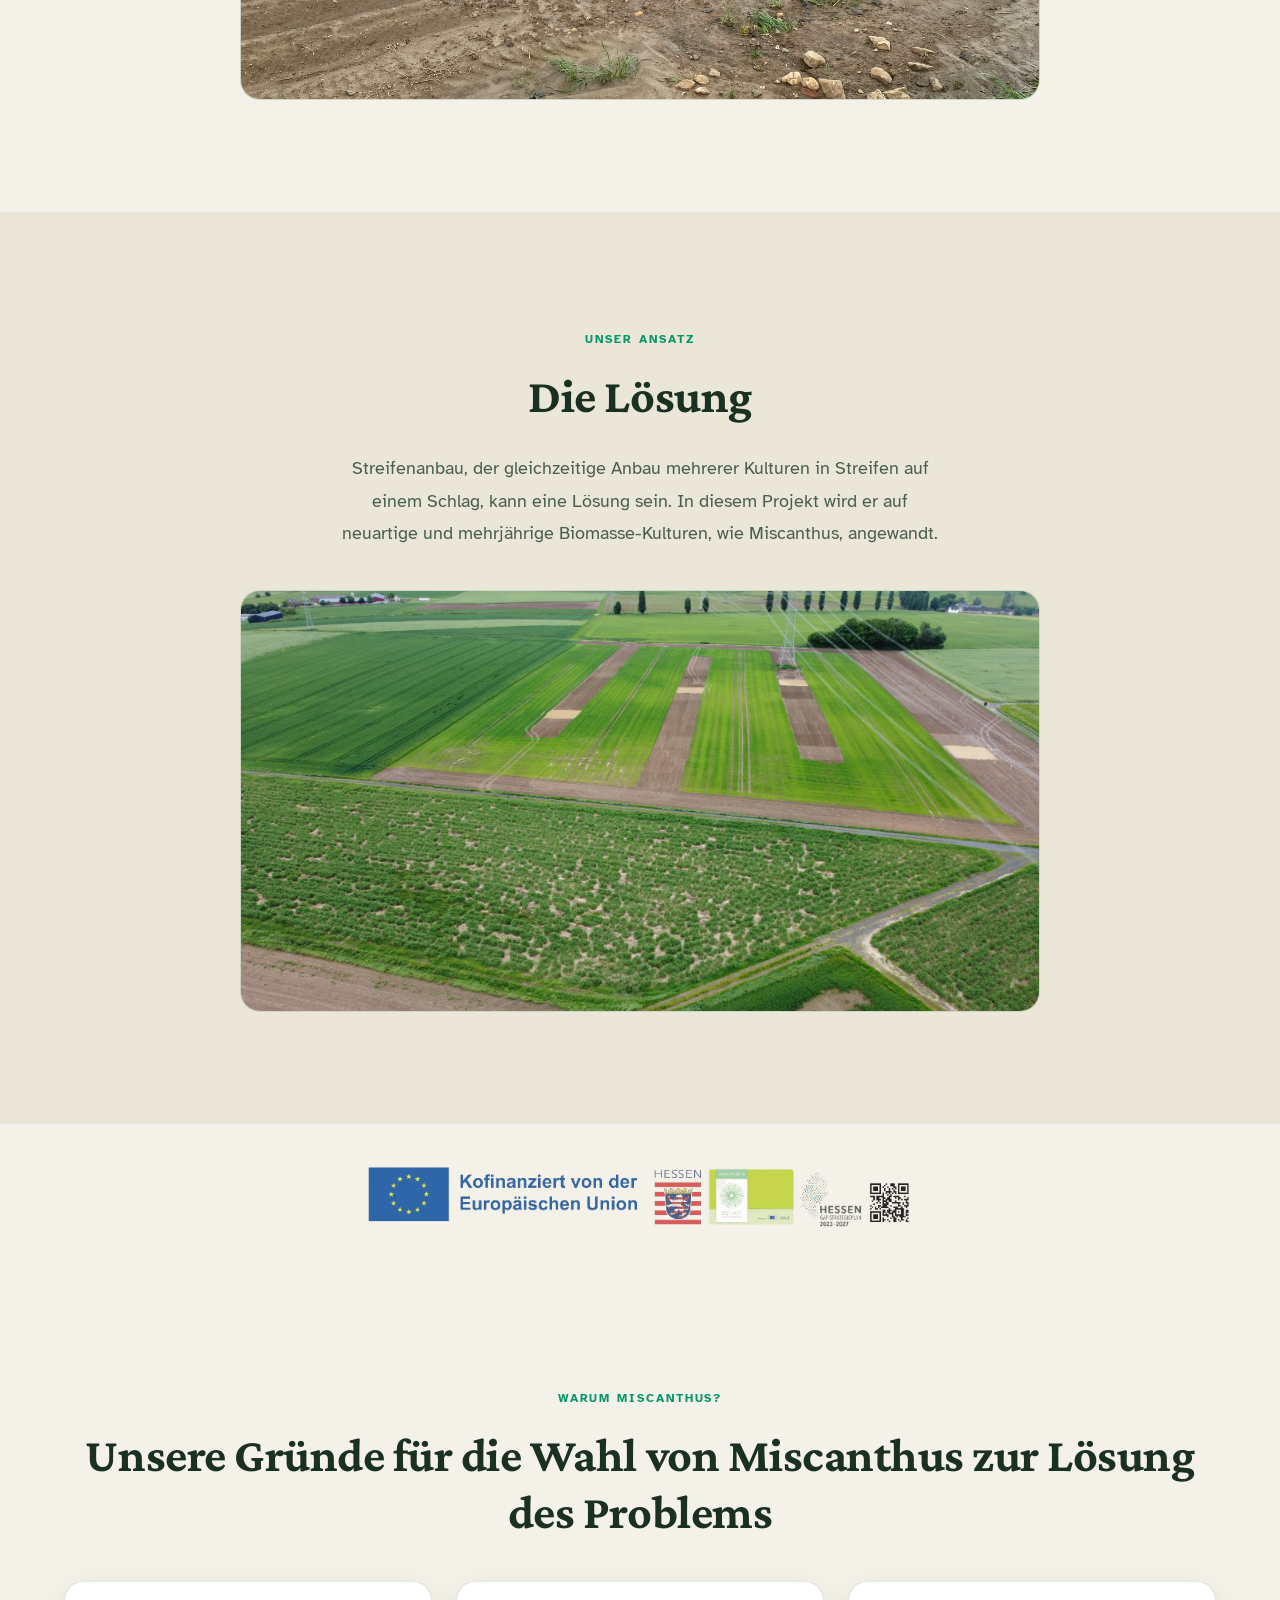
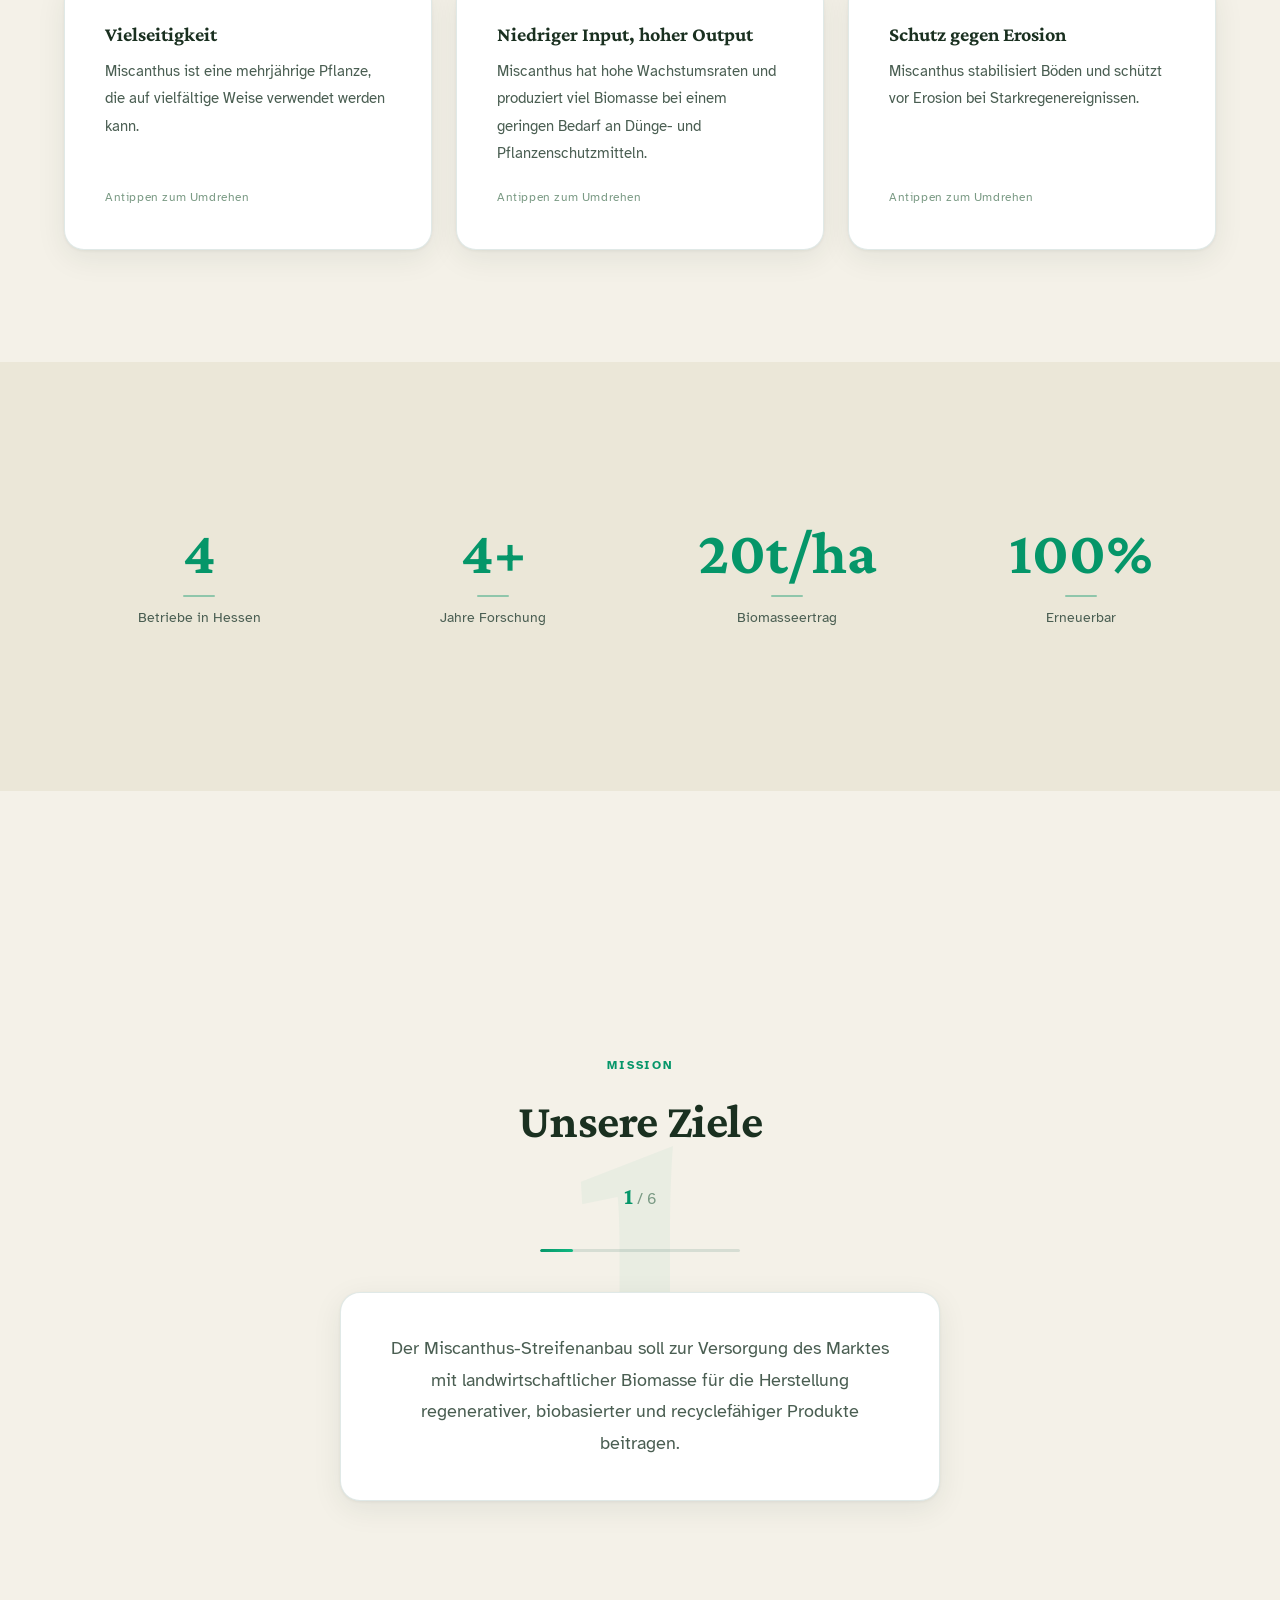
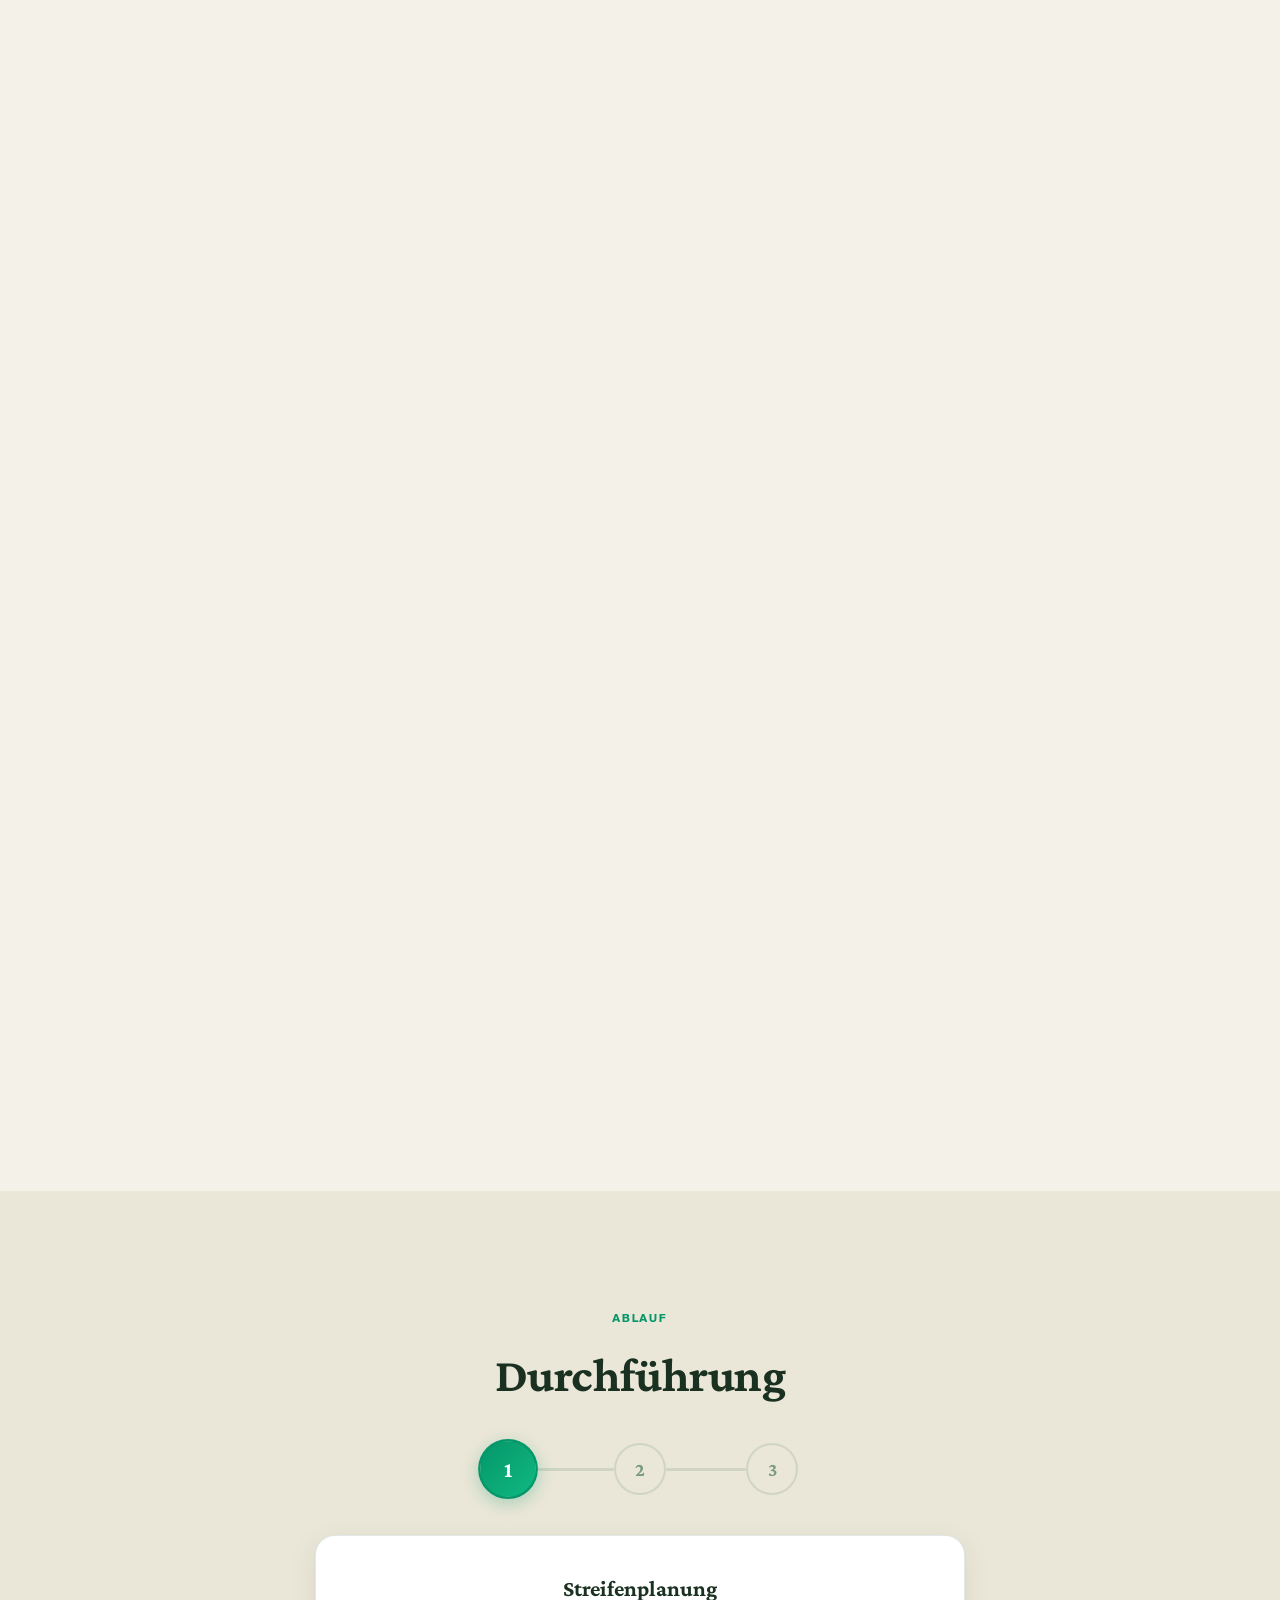
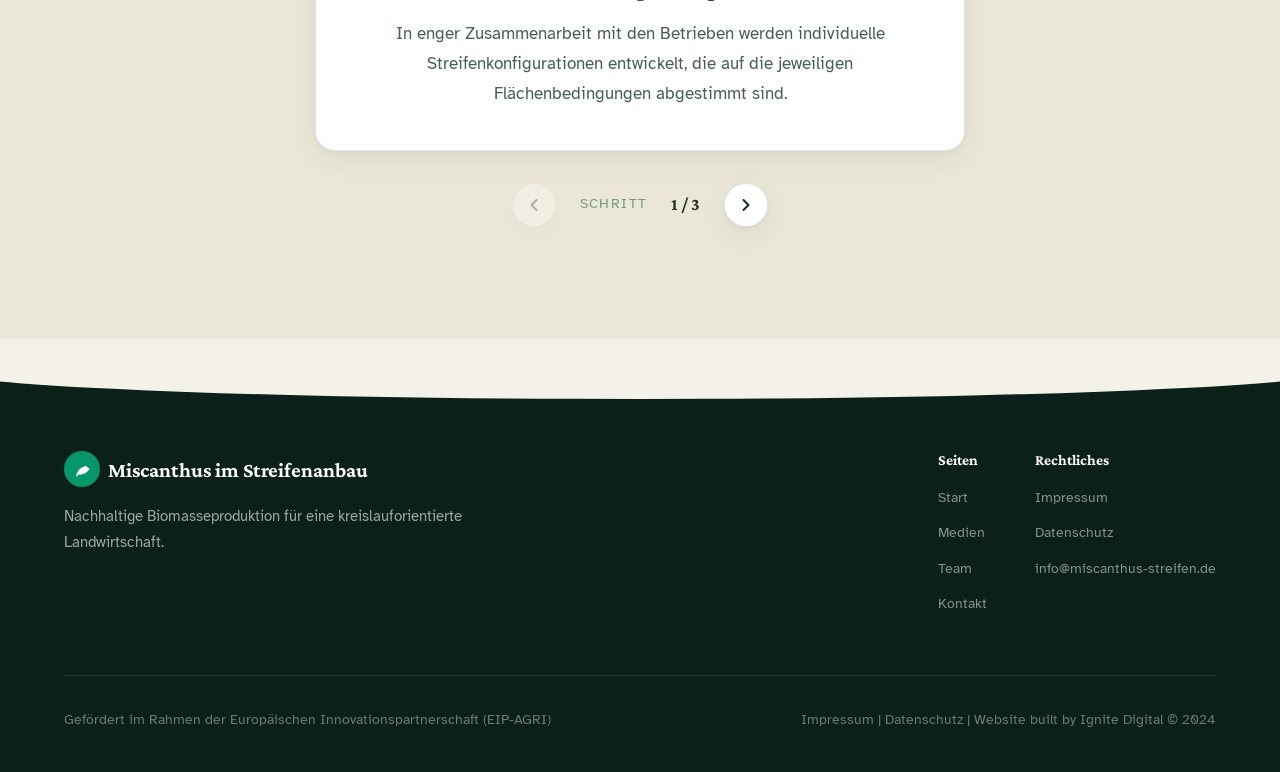
==== commit fe914284: "Interactive step slider for How It Works section Replace static 3-column steps with an interactive s" ====
--- a/index.html
+++ b/index.html
@@ -260,30 +260,45 @@
         <h2 class="section__heading mx-auto"
             data-de="Durchführung" data-en="How It Works">Durchführung</h2>
       </div>
-      <div class="steps" style="margin-top:2.5rem;">
-        <div class="step reveal">
-          <div class="step__number">1</div>
-          <h3 class="step__title"
-              data-de="Streifenplanung" data-en="Plan the Strips">Streifenplanung</h3>
-          <p class="step__text"
-             data-de="In enger Zusammenarbeit mit den Betrieben werden individuelle Streifenkonfigurationen entwickelt, die auf die jeweiligen Flächenbedingungen abgestimmt sind."
-             data-en="In close collaboration with each farm, individual strip configurations are developed and tailored to the specific field conditions.">In enger Zusammenarbeit mit den Betrieben werden individuelle Streifenkonfigurationen entwickelt, die auf die jeweiligen Flächenbedingungen abgestimmt sind.</p>
-        </div>
-        <div class="step reveal">
-          <div class="step__number">2</div>
-          <h3 class="step__title"
-              data-de="Anlage auf vier Betrieben" data-en="Establishment on Four Farms">Anlage auf vier Betrieben</h3>
-          <p class="step__text"
-             data-de="Die Versuchsflächen werden auf vier hessischen Betrieben angelegt. Rhizome werden maschinell gepflanzt; im ersten Jahr ist Wuchs von 1–2 m zu erwarten."
-             data-en="Trial plots are established on four farms in Hesse. Rhizomes are planted mechanically; growth of 1–2 m is expected in the first season.">Die Versuchsflächen werden auf vier hessischen Betrieben angelegt. Rhizome werden maschinell gepflanzt; im ersten Jahr ist Wuchs von 1–2 m zu erwarten.</p>
-        </div>
-        <div class="step reveal">
-          <div class="step__number">3</div>
-          <h3 class="step__title"
-              data-de="Datenerhebung und Auswertung" data-en="Data Collection and Evaluation">Datenerhebung und Auswertung</h3>
-          <p class="step__text"
-             data-de="Über nahezu vier Jahre werden Daten zu Bodengesundheit, Biodiversität und Ertragsentwicklung erhoben, modelliert und ausgewertet."
-             data-en="Over nearly four years, data on soil health, biodiversity, and yield development are collected, modelled, and evaluated.">Über nahezu vier Jahre werden Daten zu Bodengesundheit, Biodiversität und Ertragsentwicklung erhoben, modelliert und ausgewertet.</p>
+      <!-- Step indicators -->
+      <div class="step-slider" id="stepSlider" style="margin-top:2.5rem;">
+        <div class="step-slider__indicators">
+          <button class="step-slider__dot active" data-step="0">1</button>
+          <div class="step-slider__line"><div class="step-slider__line-fill" id="stepLineFill"></div></div>
+          <button class="step-slider__dot" data-step="1">2</button>
+          <div class="step-slider__line"><div class="step-slider__line-fill"></div></div>
+          <button class="step-slider__dot" data-step="2">3</button>
+        </div>
+
+        <!-- Step content cards -->
+        <div class="step-slider__content">
+          <div class="step-slider__card active" data-step="0">
+            <h3 data-de="Streifenplanung" data-en="Plan the Strips">Streifenplanung</h3>
+            <p data-de="In enger Zusammenarbeit mit den Betrieben werden individuelle Streifenkonfigurationen entwickelt, die auf die jeweiligen Flächenbedingungen abgestimmt sind."
+               data-en="In close collaboration with each farm, individual strip configurations are developed and tailored to the specific field conditions.">In enger Zusammenarbeit mit den Betrieben werden individuelle Streifenkonfigurationen entwickelt, die auf die jeweiligen Flächenbedingungen abgestimmt sind.</p>
+          </div>
+          <div class="step-slider__card" data-step="1">
+            <h3 data-de="Anlage auf vier Betrieben" data-en="Establishment on Four Farms">Anlage auf vier Betrieben</h3>
+            <p data-de="Die Versuchsflächen werden auf vier hessischen Betrieben angelegt. Rhizome werden maschinell gepflanzt; im ersten Jahr ist Wuchs von 1–2 m zu erwarten."
+               data-en="Trial plots are established on four farms in Hesse. Rhizomes are planted mechanically; growth of 1–2 m is expected in the first season.">Die Versuchsflächen werden auf vier hessischen Betrieben angelegt. Rhizome werden maschinell gepflanzt; im ersten Jahr ist Wuchs von 1–2 m zu erwarten.</p>
+          </div>
+          <div class="step-slider__card" data-step="2">
+            <h3 data-de="Datenerhebung und Auswertung" data-en="Data Collection and Evaluation">Datenerhebung und Auswertung</h3>
+            <p data-de="Über nahezu vier Jahre werden Daten zu Bodengesundheit, Biodiversität und Ertragsentwicklung erhoben, modelliert und ausgewertet."
+               data-en="Over nearly four years, data on soil health, biodiversity, and yield development are collected, modelled, and evaluated.">Über nahezu vier Jahre werden Daten zu Bodengesundheit, Biodiversität und Ertragsentwicklung erhoben, modelliert und ausgewertet.</p>
+          </div>
+        </div>
+
+        <!-- Nav arrows -->
+        <div class="step-slider__nav">
+          <button class="step-slider__arrow" id="stepPrev" disabled aria-label="Previous">
+            <svg width="20" height="20" viewBox="0 0 24 24" fill="none" stroke="currentColor" stroke-width="2.5" stroke-linecap="round" stroke-linejoin="round"><polyline points="15 18 9 12 15 6"/></svg>
+          </button>
+          <span class="step-slider__label" id="stepLabel" data-de="Schritt" data-en="Step">Schritt</span>
+          <span class="step-slider__count"><span id="stepCurrent">1</span> / 3</span>
+          <button class="step-slider__arrow" id="stepNext" aria-label="Next">
+            <svg width="20" height="20" viewBox="0 0 24 24" fill="none" stroke="currentColor" stroke-width="2.5" stroke-linecap="round" stroke-linejoin="round"><polyline points="9 18 15 12 9 6"/></svg>
+          </button>
         </div>
       </div>
     </div>
--- a/css/style.css
+++ b/css/style.css
@@ -887,56 +887,160 @@
   margin: 0 auto;
 }
 
-/* ── Steps / How It Works ──────────────────────────────────── */
-.steps {
-  display: grid;
-  grid-template-columns: repeat(3, 1fr);
-  gap: 2rem;
+/* ── Step Slider ───────────────────────────────────────────── */
+.step-slider {
+  max-width: 650px;
+  margin: 0 auto;
+}
+
+.step-slider__indicators {
+  display: flex;
+  align-items: center;
+  justify-content: center;
+  gap: 0;
+  margin-bottom: 2.5rem;
+}
+
+.step-slider__dot {
+  width: 52px;
+  height: 52px;
+  border-radius: 50%;
+  background: var(--bg-alt);
+  border: 2px solid var(--border);
+  font-family: var(--font-heading);
+  font-size: 1.2rem;
+  font-weight: 700;
+  color: var(--text-dim);
+  cursor: pointer;
+  transition: all 0.3s ease;
+  flex-shrink: 0;
   position: relative;
-}
-
-.steps::before {
-  content: '';
+  z-index: 2;
+}
+
+.step-slider__dot.active {
+  background: var(--gradient-primary);
+  border-color: var(--primary);
+  color: #fff;
+  box-shadow: 0 4px 15px rgba(5, 150, 105, 0.3);
+  transform: scale(1.15);
+}
+
+.step-slider__dot.done {
+  background: var(--primary);
+  border-color: var(--primary);
+  color: #fff;
+}
+
+.step-slider__line {
+  width: 80px;
+  height: 3px;
+  background: var(--border);
+  border-radius: 3px;
+  overflow: hidden;
+  flex-shrink: 0;
+}
+
+.step-slider__line-fill {
+  height: 100%;
+  width: 0%;
+  background: var(--primary);
+  border-radius: 3px;
+  transition: width 0.4s ease;
+}
+
+.step-slider__content {
+  position: relative;
+  min-height: 180px;
+  margin-bottom: 2rem;
+}
+
+.step-slider__card {
   position: absolute;
-  top: 36px;
-  left: calc(16.666% + 36px);
-  right: calc(16.666% + 36px);
-  height: 2px;
-  background: var(--border);
-  z-index: 0;
-}
-
-.step {
+  top: 0;
+  left: 0;
+  width: 100%;
+  background: var(--card);
+  border-radius: var(--radius);
+  border: 1px solid var(--border);
+  padding: 2.5rem;
+  box-shadow: var(--shadow-card);
   text-align: center;
+  opacity: 0;
+  transform: translateX(40px);
+  transition: opacity 0.4s ease, transform 0.4s ease;
+  pointer-events: none;
+}
+
+.step-slider__card.active {
+  opacity: 1;
+  transform: translateX(0);
+  pointer-events: auto;
   position: relative;
 }
 
-.step__number {
-  width: 72px;
-  height: 72px;
+.step-slider__card.exit-left {
+  transform: translateX(-40px);
+  opacity: 0;
+}
+
+.step-slider__card h3 {
+  font-size: 1.4rem;
+  margin-bottom: 1rem;
+}
+
+.step-slider__card p {
+  color: var(--text-muted);
+  font-size: 1.05rem;
+  line-height: 1.8;
+  max-width: none;
+}
+
+.step-slider__nav {
+  display: flex;
+  align-items: center;
+  justify-content: center;
+  gap: 1.5rem;
+}
+
+.step-slider__arrow {
+  width: 44px;
+  height: 44px;
   border-radius: 50%;
-  background: var(--gradient-primary);
-  color: #fff;
+  background: var(--card);
+  border: 1px solid var(--border);
+  display: flex;
+  align-items: center;
+  justify-content: center;
+  cursor: pointer;
+  color: var(--text);
+  transition: all 0.2s ease;
+  box-shadow: var(--shadow-card);
+}
+
+.step-slider__arrow:hover:not(:disabled) {
+  background: var(--primary);
+  color: #fff;
+  border-color: var(--primary);
+}
+
+.step-slider__arrow:disabled {
+  opacity: 0.3;
+  cursor: default;
+}
+
+.step-slider__label {
+  font-size: 0.85rem;
+  color: var(--text-dim);
+  text-transform: uppercase;
+  letter-spacing: 0.1em;
+}
+
+.step-slider__count {
   font-family: var(--font-heading);
-  font-size: 1.6rem;
-  font-weight: 700;
-  display: flex;
-  align-items: center;
-  justify-content: center;
-  margin: 0 auto 1.25rem;
-  box-shadow: 0 4px 20px rgba(5, 150, 105, 0.3);
-  position: relative;
-  z-index: 1;
-}
-
-.step__title {
-  margin-bottom: 0.75rem;
-}
-
-.step__text {
-  color: var(--text-muted);
-  font-size: 0.95rem;
-  margin: 0 auto;
+  font-size: 1.1rem;
+  font-weight: 700;
+  color: var(--text);
 }
 
 /* ── Stats ─────────────────────────────────────────────────── */
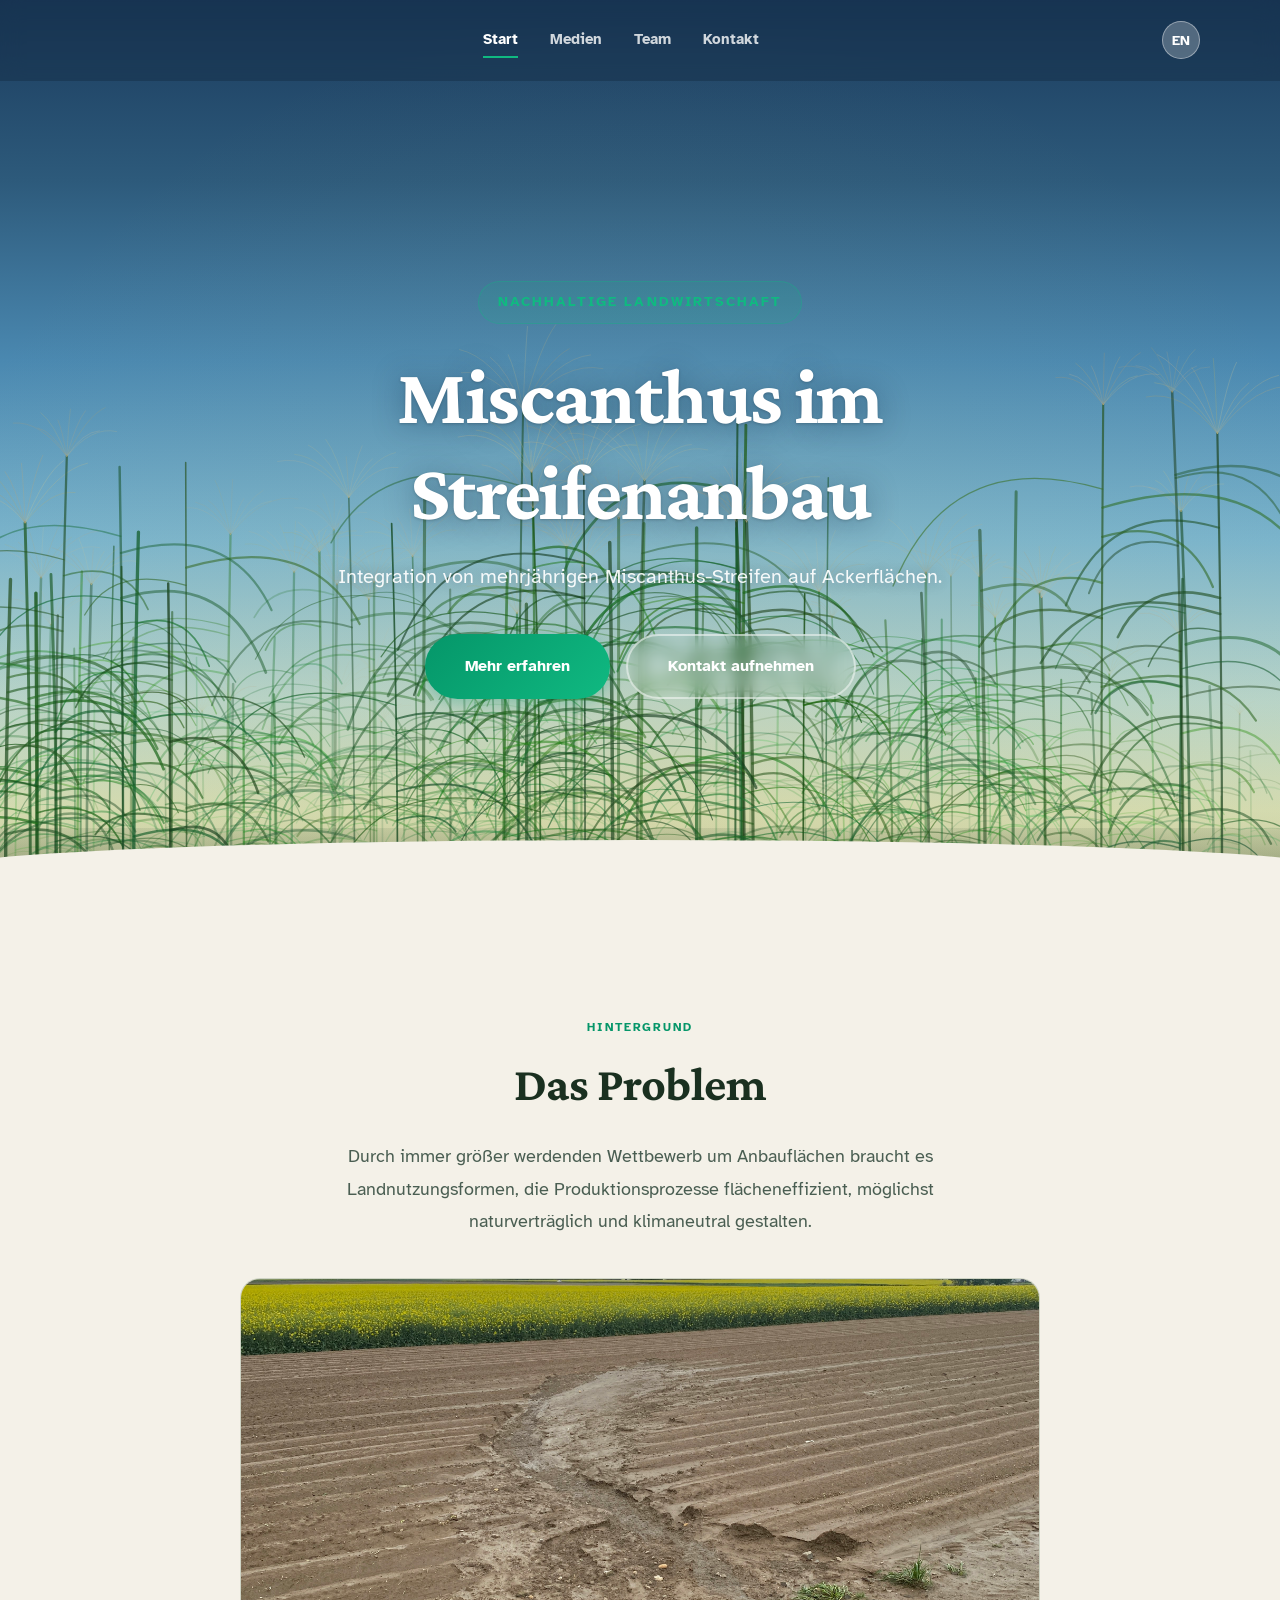
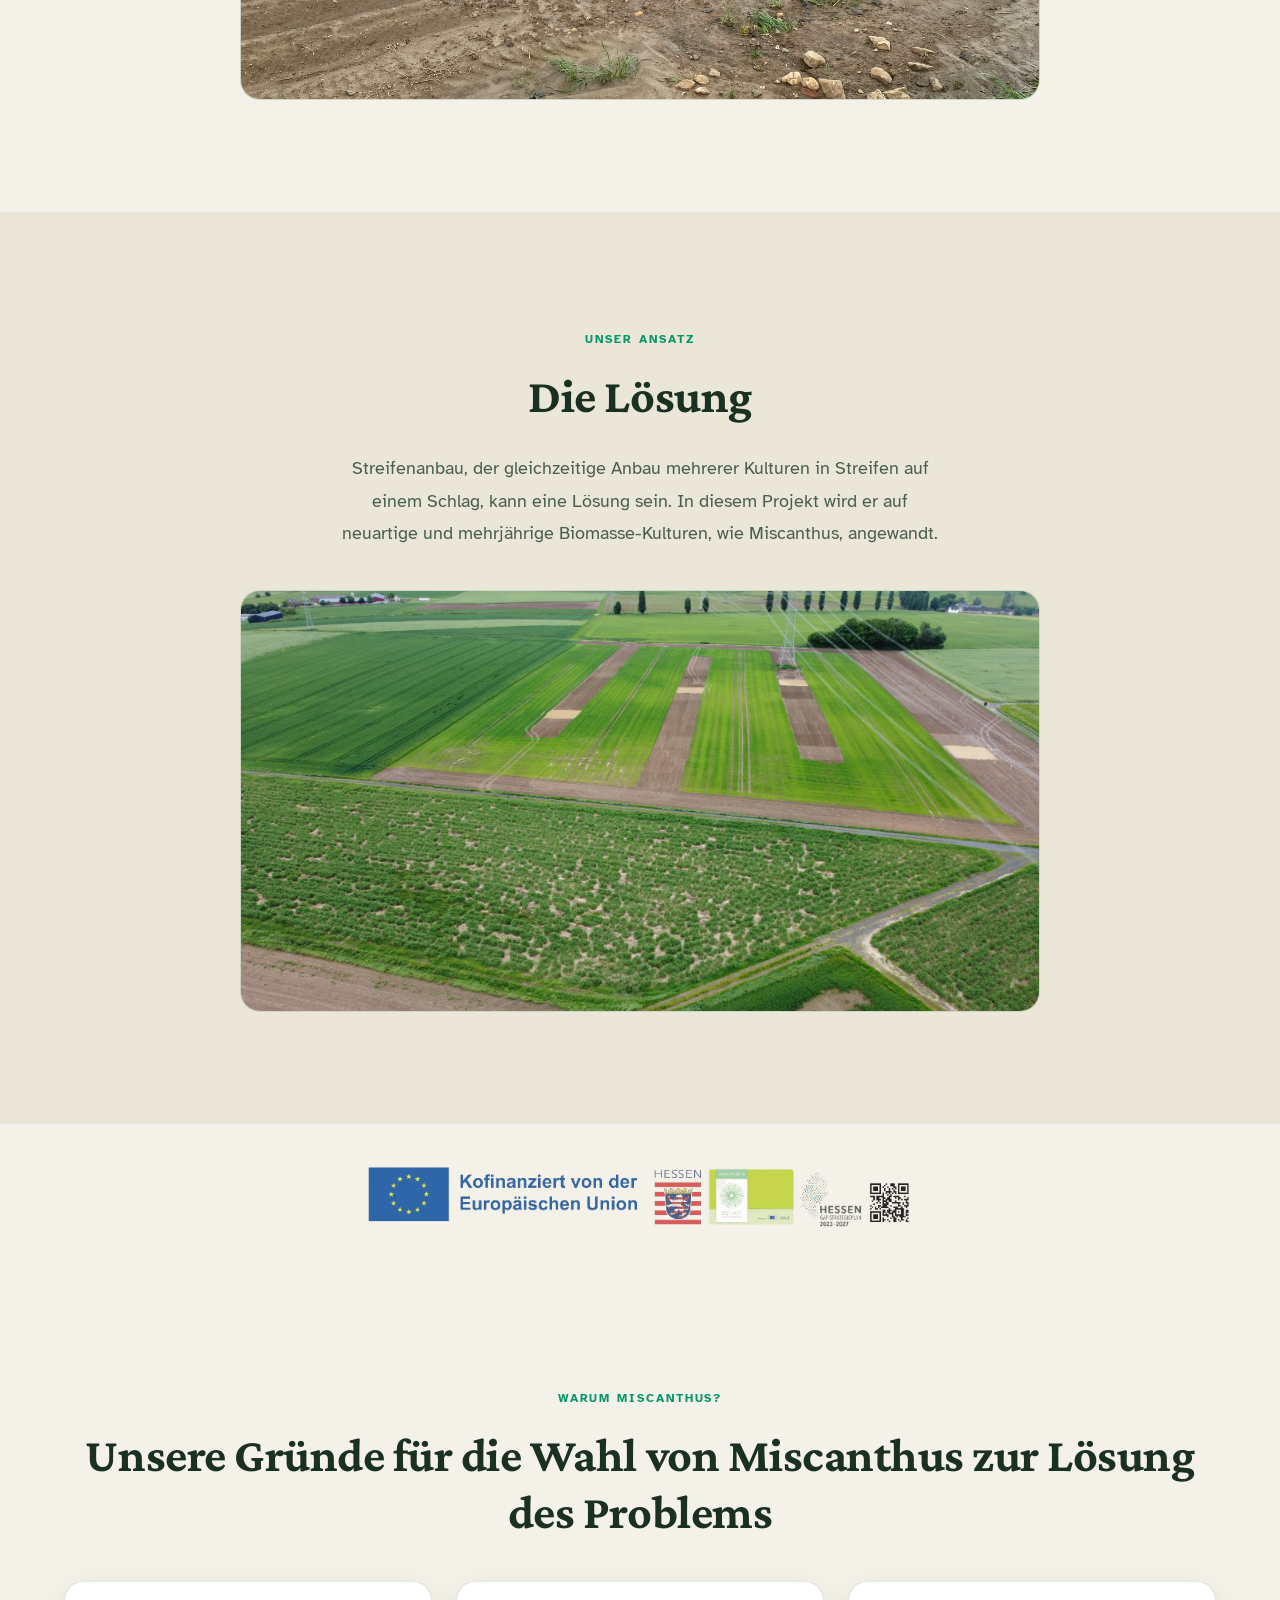
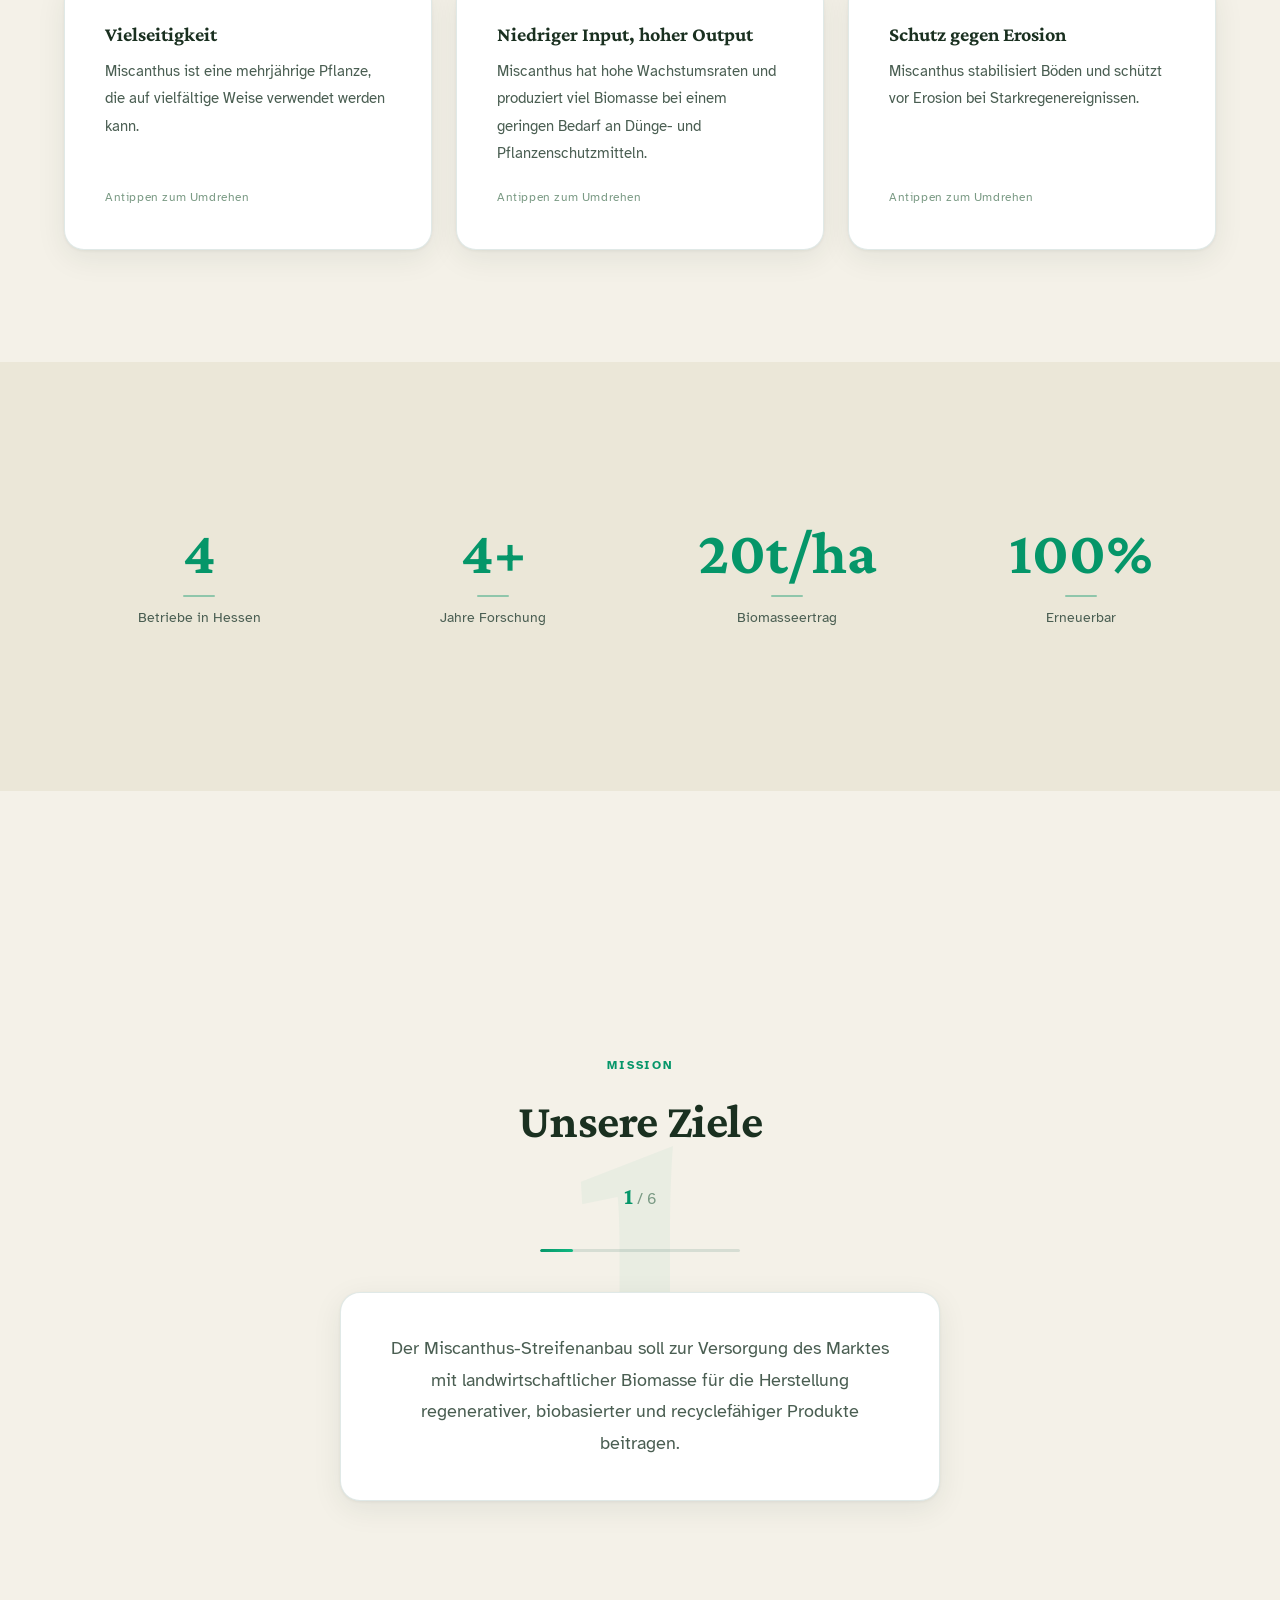
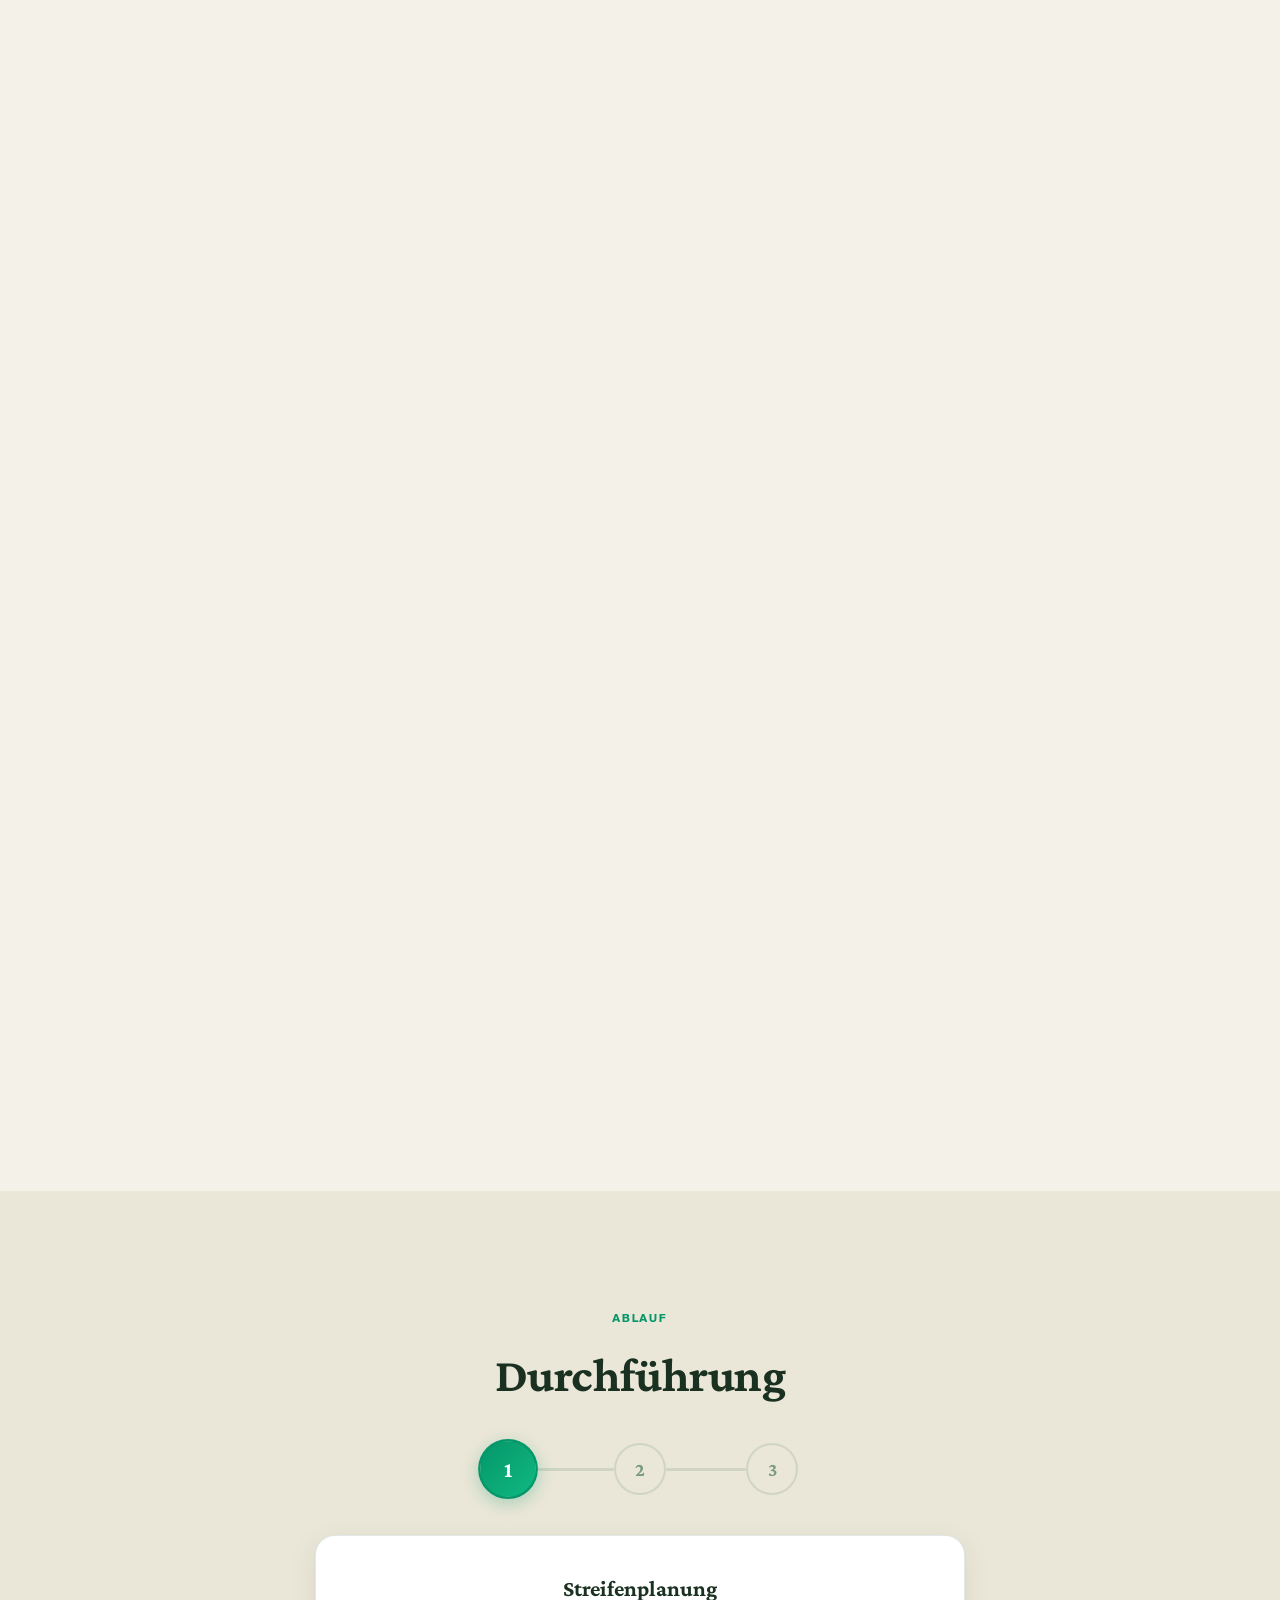
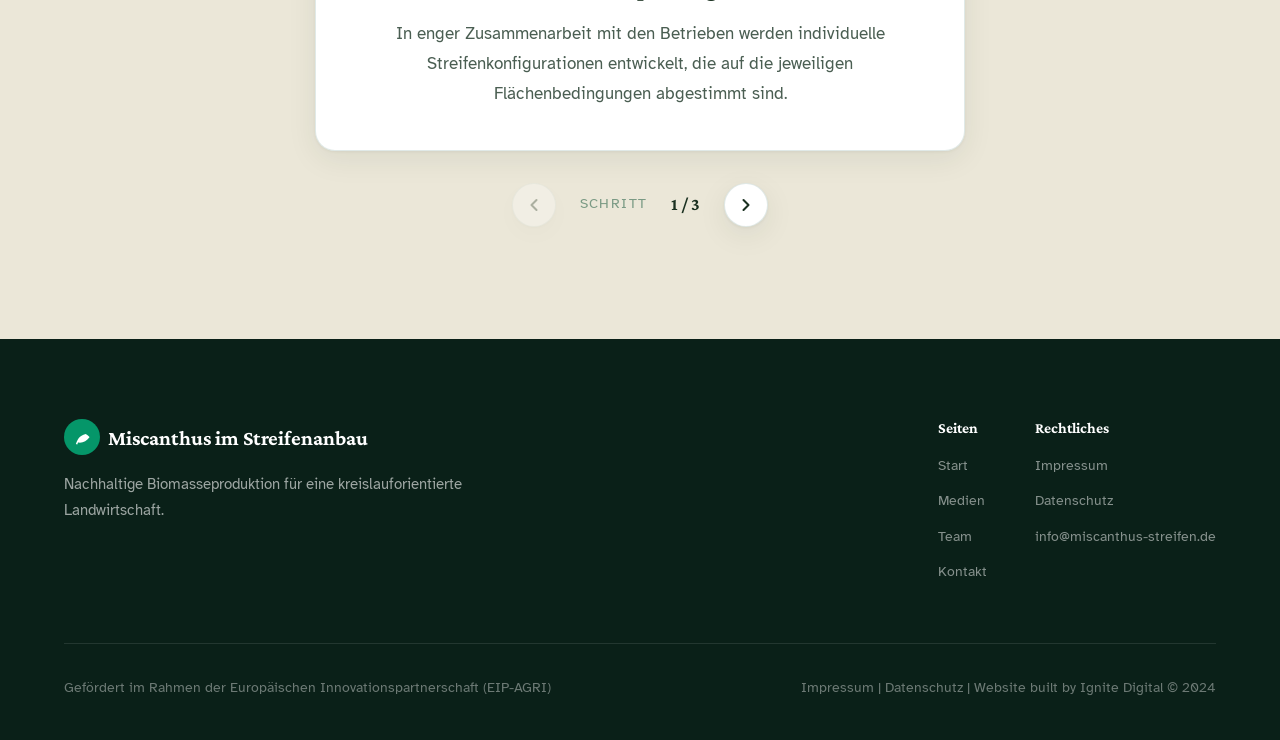
==== commit fd6d44ea: "Remove navbar logo/icon, remove team photo gradient border - Navbar: removed Miscanthus text and lea" ====
--- a/index.html
+++ b/index.html
@@ -17,10 +17,7 @@
   <!-- ── Navigation ──────────────────────────────────────── -->
   <nav class="navbar navbar--on-hero" id="navbar">
     <div class="navbar__inner">
-      <a href="index.html" class="navbar__logo">
-        <span class="navbar__logo-icon"><svg width="18" height="18" viewBox="0 0 24 24" fill="currentColor"><path d="M17 8C8 10 5.9 16.17 3.82 21.34l1.89.66.95-2.71c.79.14 1.61.21 2.44.21 5.05 0 9.77-2.54 12.6-6.7l.34-.5-.34-.5C20.38 10.18 18.77 8.83 17 8z"/></svg></span>
-        Miscanthus
-      </a>
+      <a href="index.html" class="navbar__logo" aria-label="Home"></a>
       <div class="navbar__links" id="navLinks">
         <a href="index.html" class="navbar__link navbar__link--active"
            data-de="Start" data-en="Home">Start</a>
--- a/css/style.css
+++ b/css/style.css
@@ -1409,14 +1409,6 @@
   position: relative;
 }
 
-.team-photo::before {
-  content: '';
-  position: absolute;
-  inset: -4px;
-  border-radius: calc(var(--radius) + 4px);
-  background: var(--gradient-primary);
-  z-index: -1;
-}
 
 .team-photo img {
   width: 100%;
@@ -1693,21 +1685,8 @@
 .footer {
   background: var(--hero-bg);
   color: rgba(255, 255, 255, 0.7);
-  padding: 7rem 0 2.5rem;
+  padding: 5rem 0 2.5rem;
   position: relative;
-  margin-top: 0;
-}
-
-.footer::before {
-  content: '';
-  position: absolute;
-  top: 0;
-  left: -5%;
-  width: 110%;
-  height: 60px;
-  background: var(--bg);
-  border-radius: 0 0 50% 50%;
-  z-index: 1;
 }
 
 
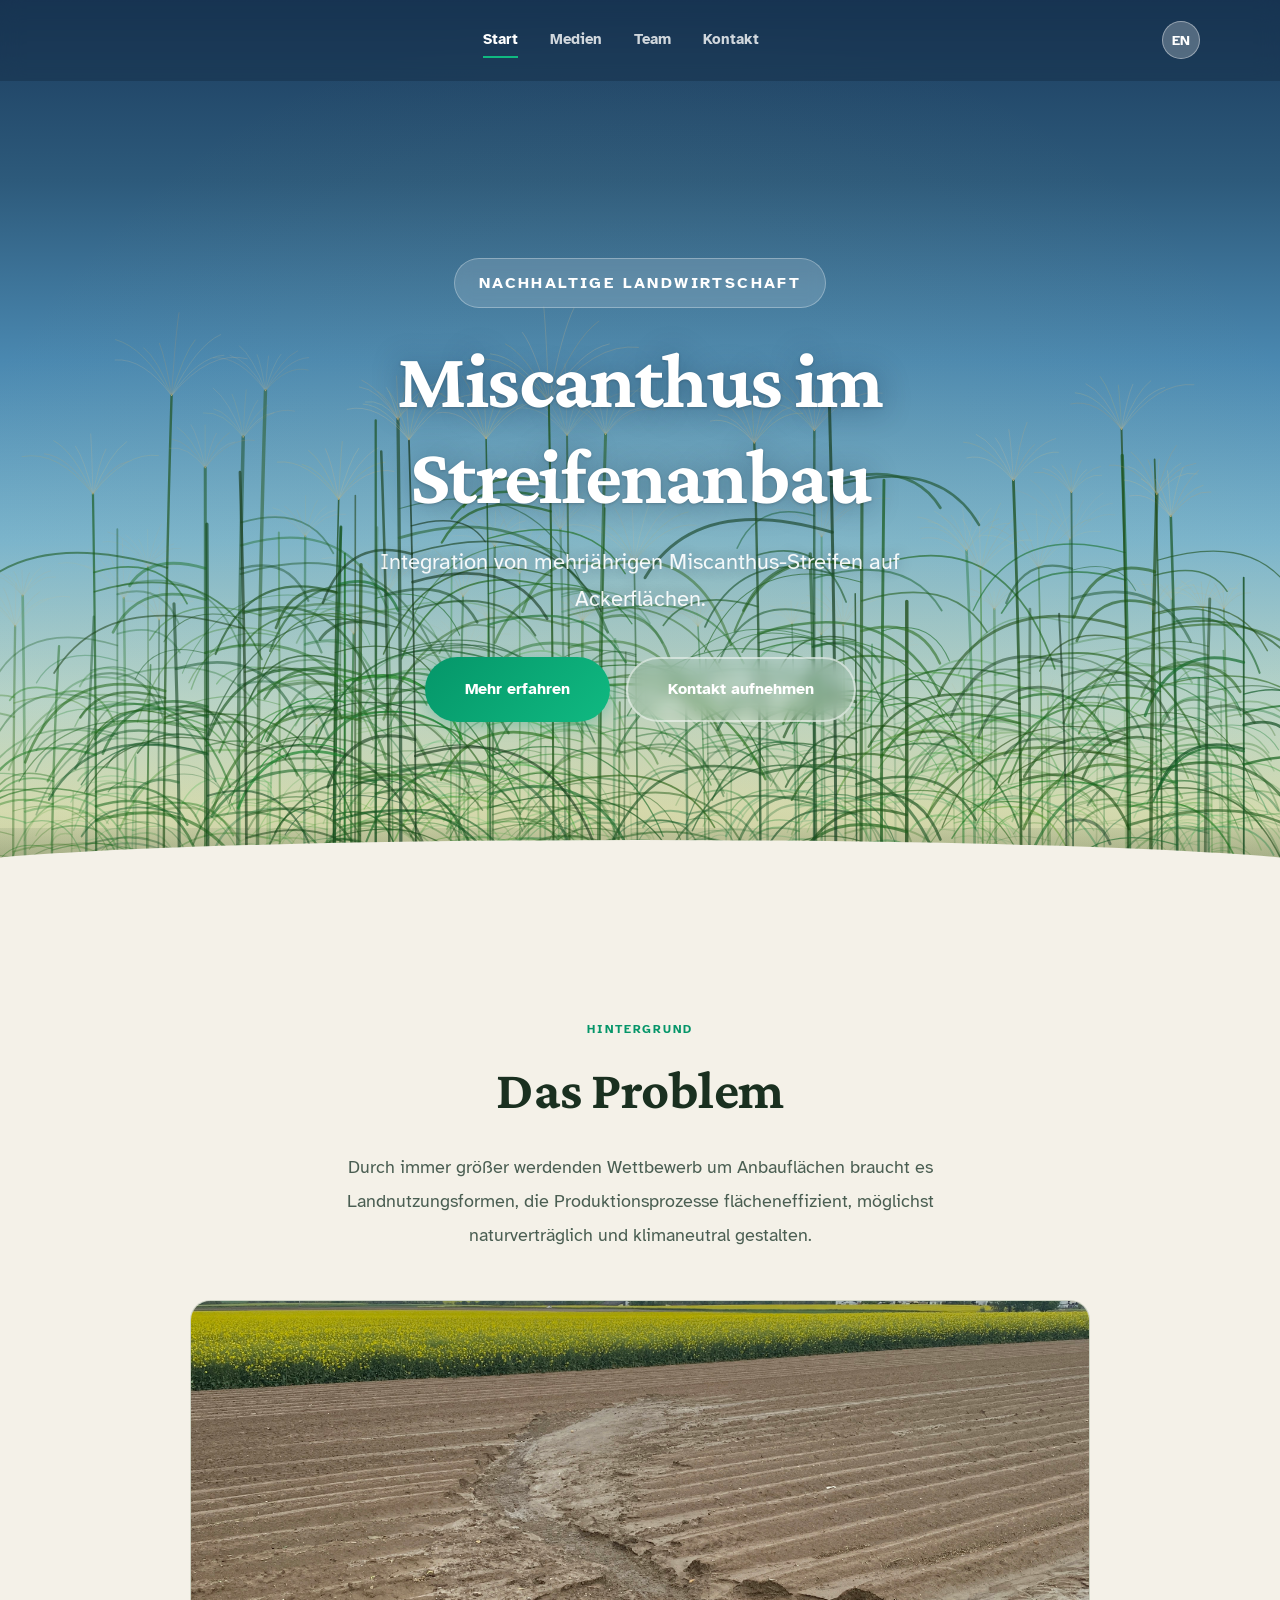
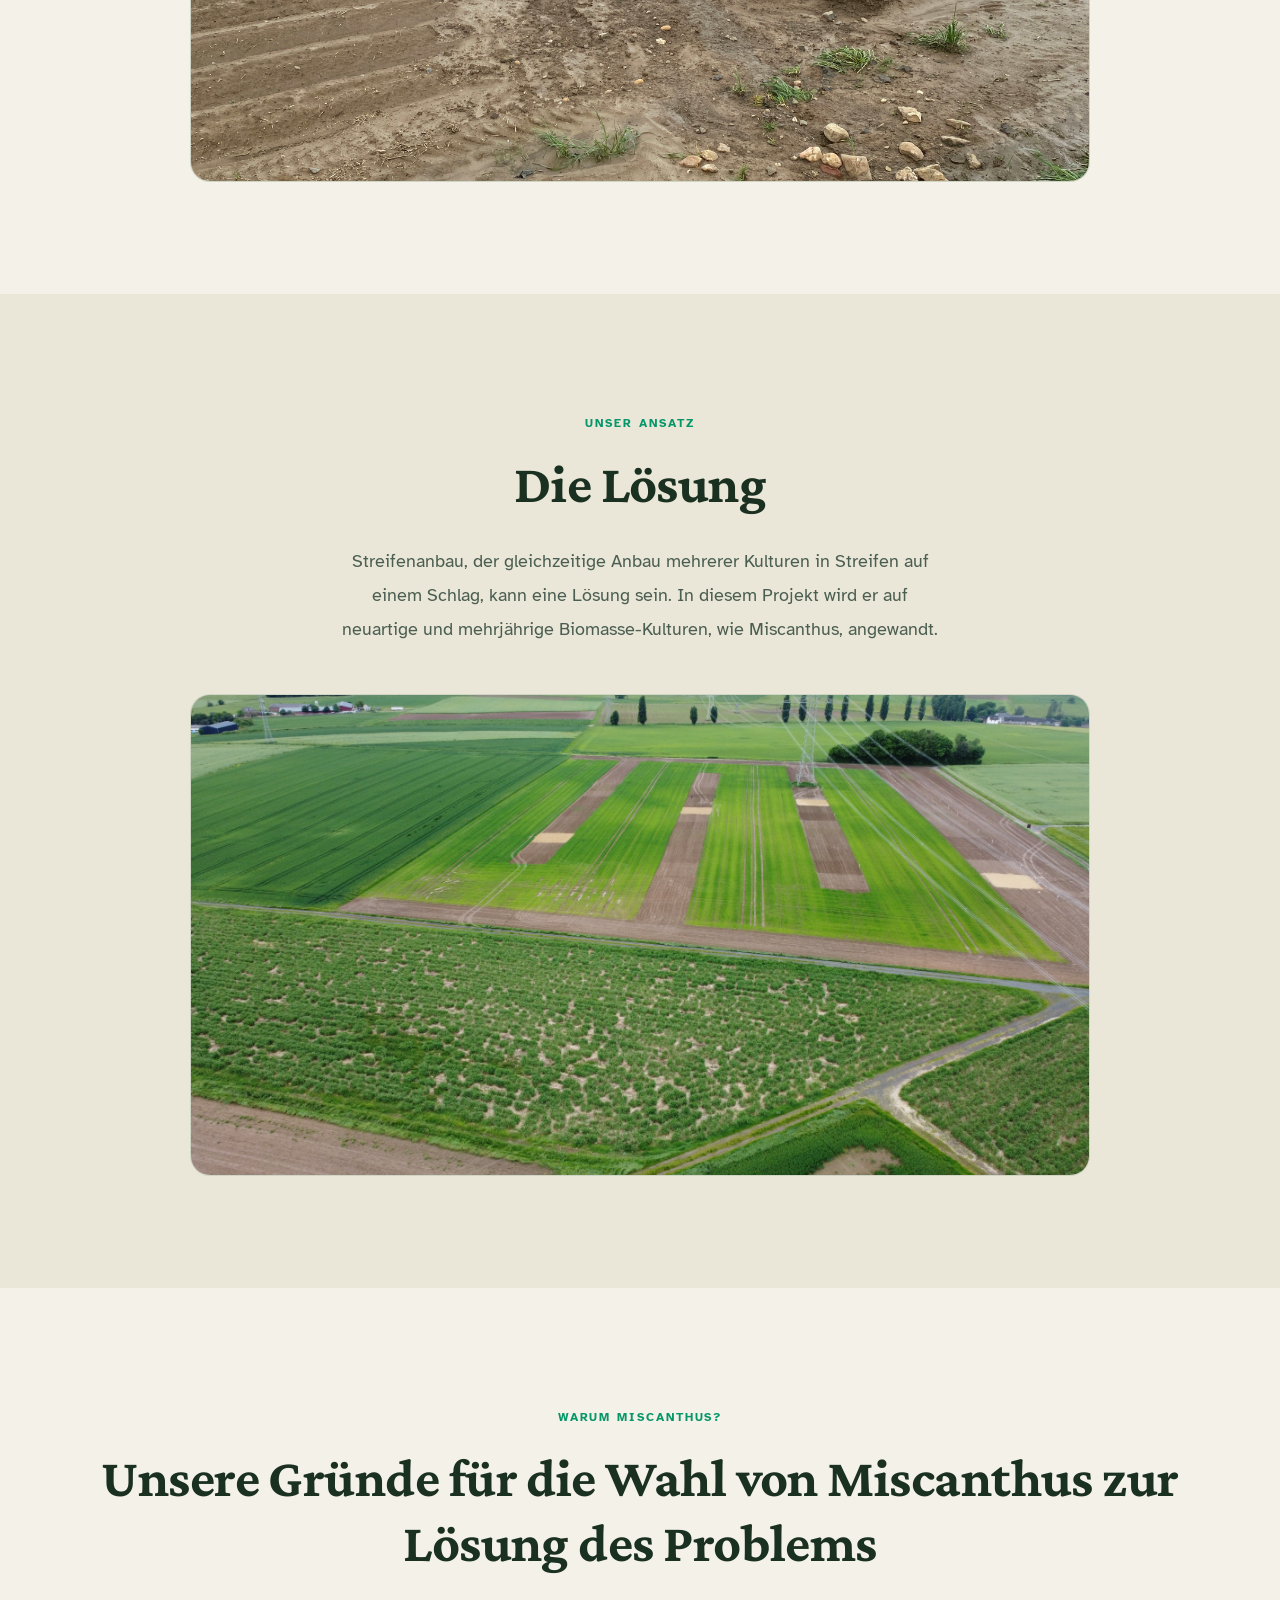
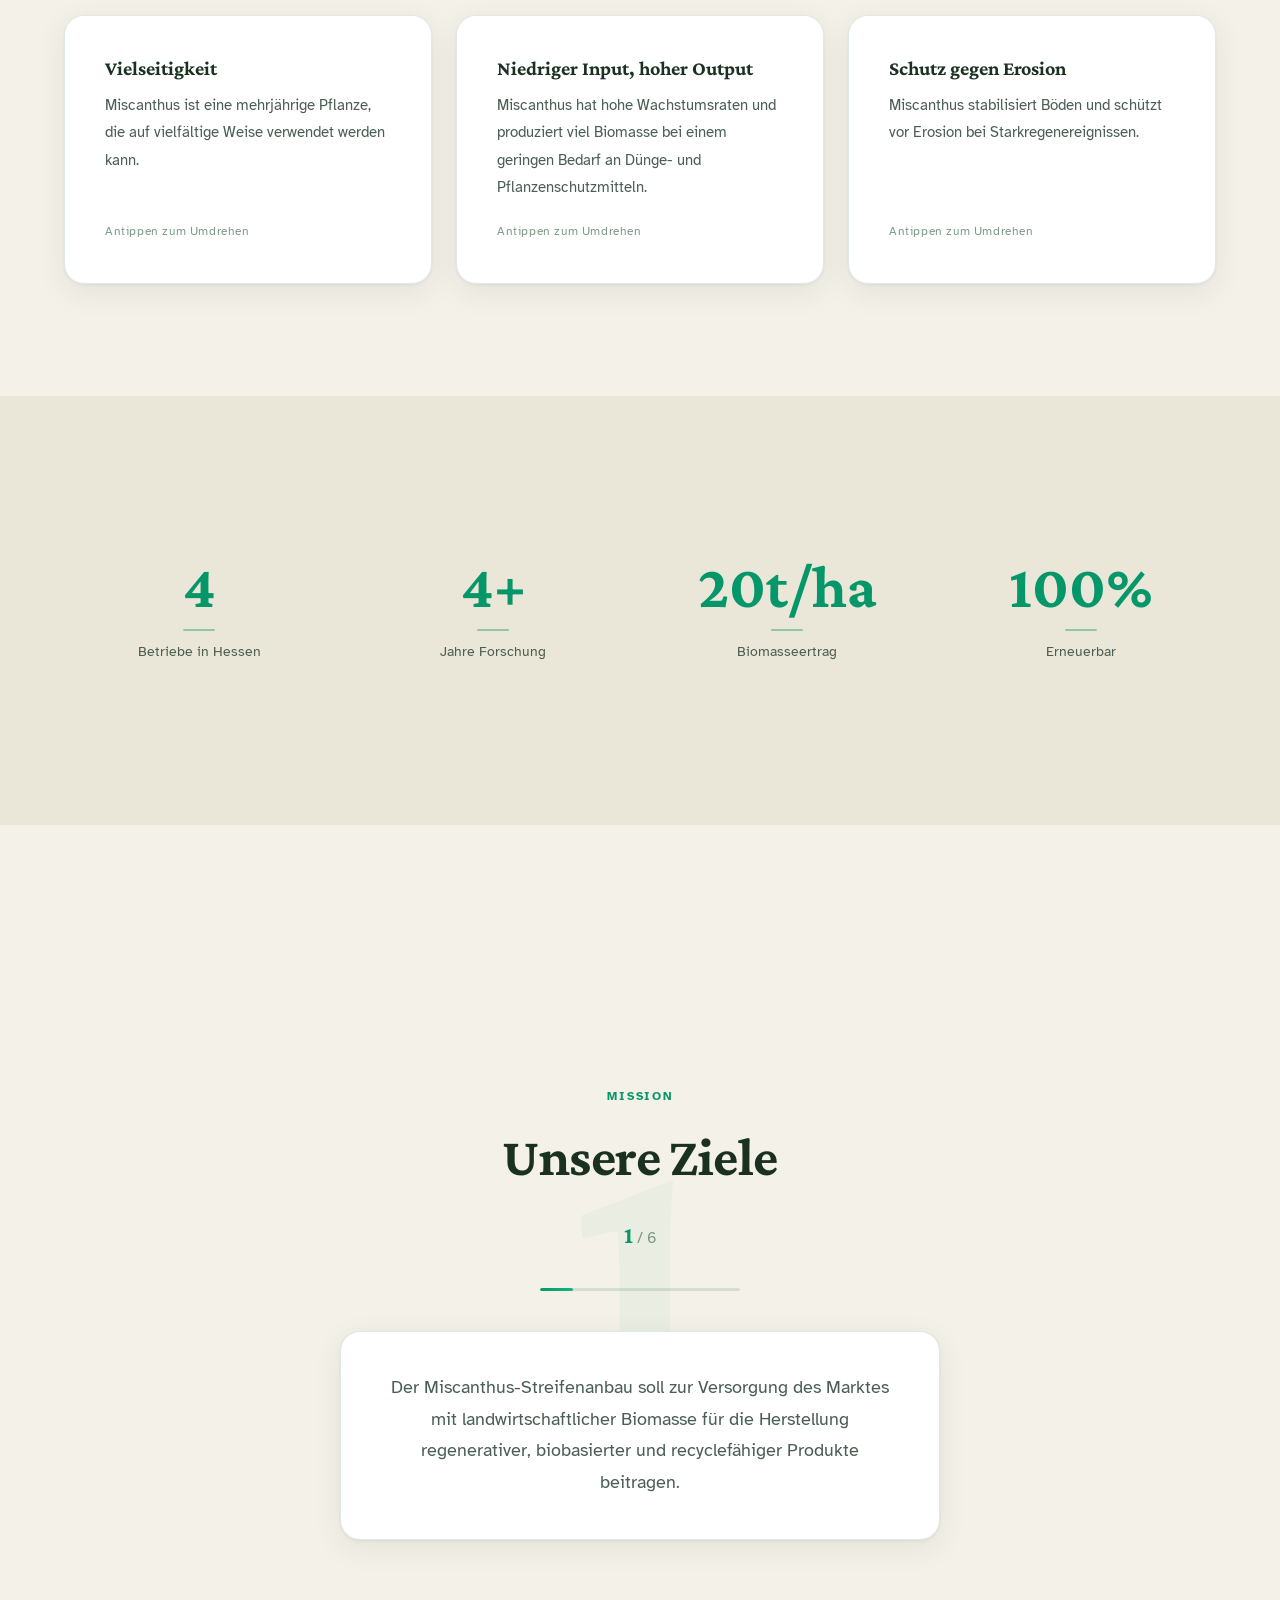
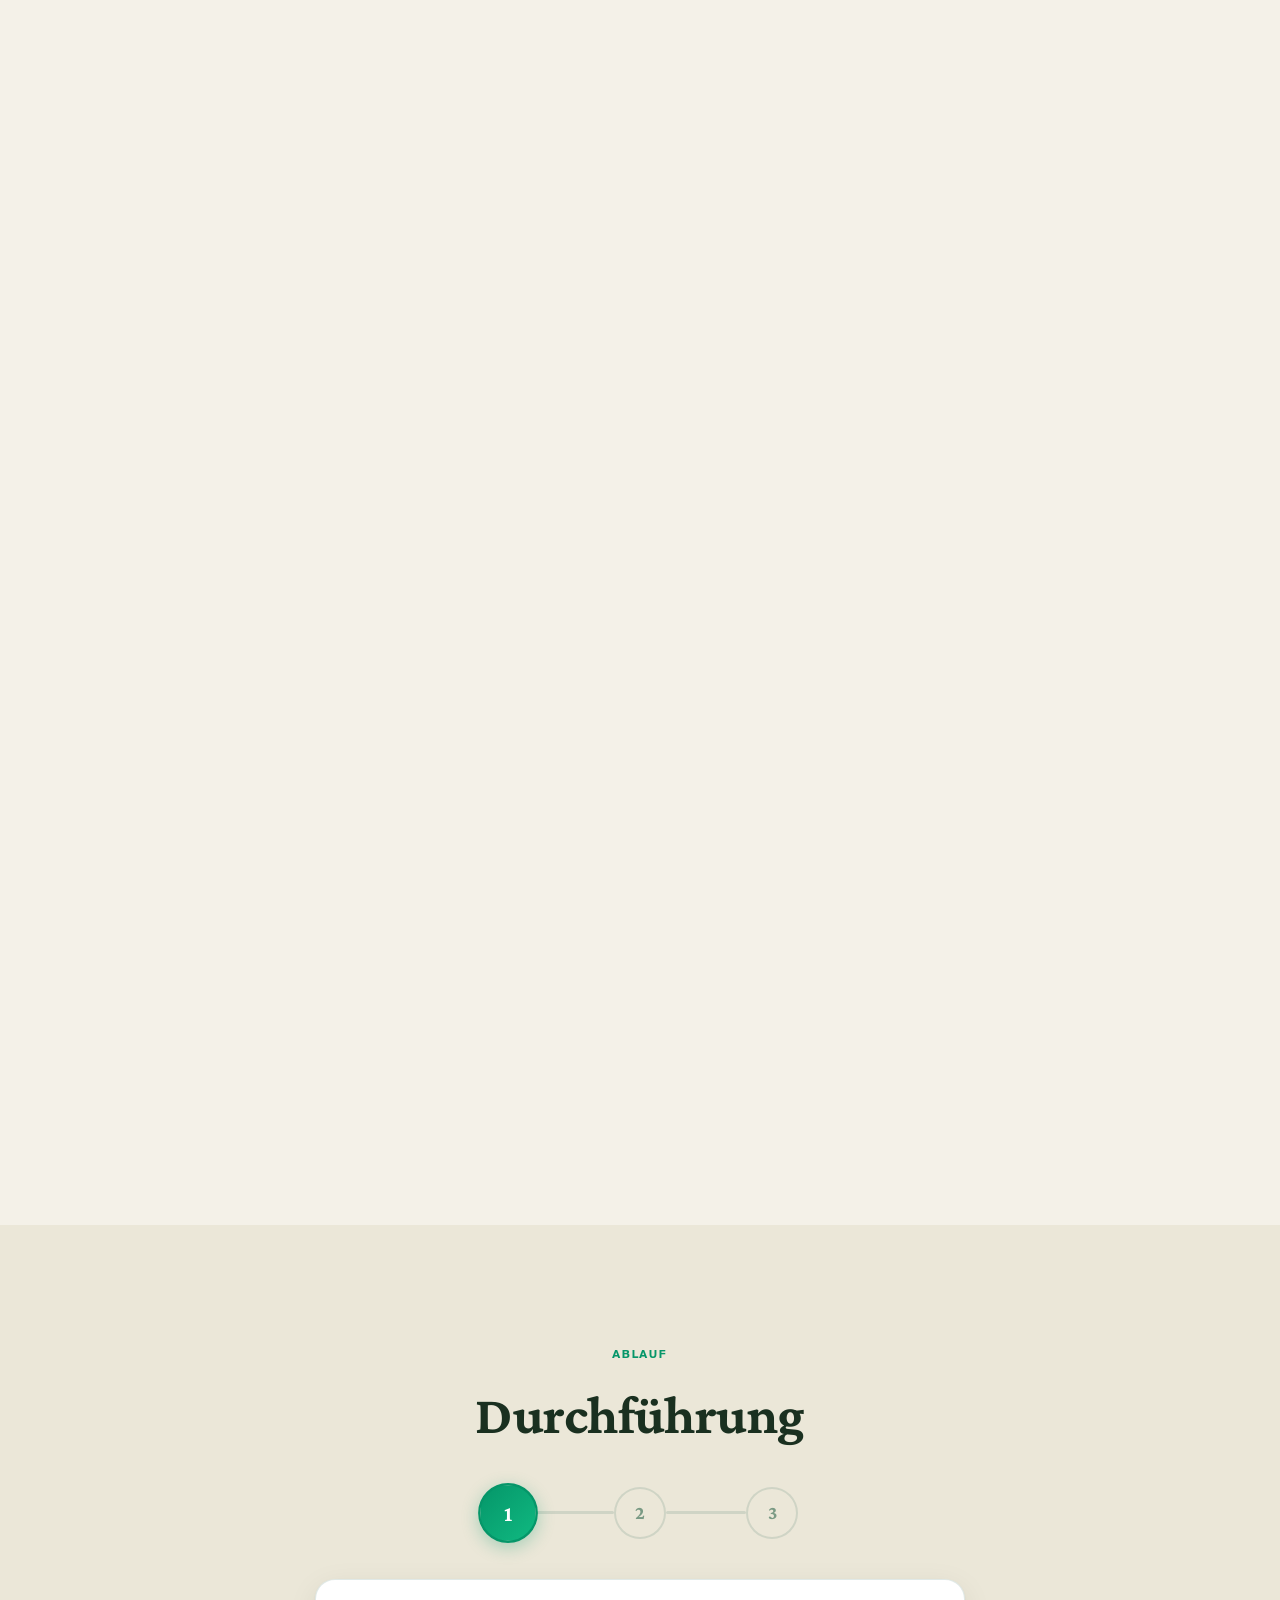
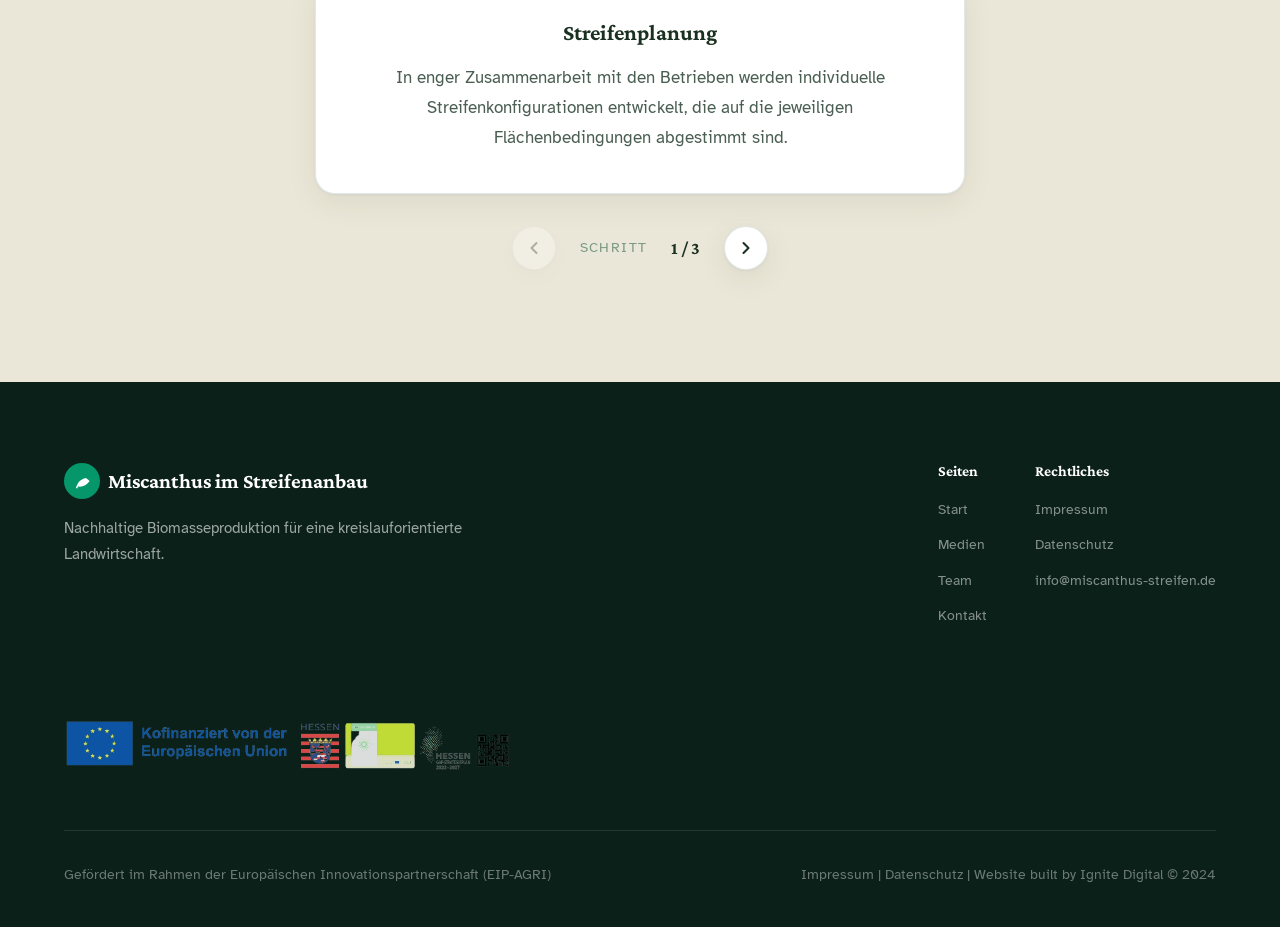
==== commit 66b92a32: "Move EU funding logos from body to footer Removed standalone funding section between Solution and Wh" ====
--- a/index.html
+++ b/index.html
@@ -98,15 +98,6 @@
     </div>
   </section>
 
-  <!-- ── Funding / Partners ──────────────────────────────── -->
-  <section class="section--centered" id="funding" style="padding:2.5rem 0;">
-    <div class="container">
-      <div class="reveal">
-        <img src="images/eu-banner.webp" alt="Kofinanziert von der Europäischen Union, Land Hessen, EIP-AGRI, Hessen GAP Strategieplan 2023-2027" style="max-width:550px;margin:0 auto;width:100%;opacity:0.85;">
-      </div>
-    </div>
-  </section>
-
   <!-- ── Why Miscanthus ──────────────────────────────────── -->
   <section class="section" id="why">
     <div class="container">
@@ -332,6 +323,9 @@
           </div>
         </div>
       </div>
+      <div class="footer__funding">
+        <img src="images/eu-banner.webp" alt="Kofinanziert von der Europäischen Union, Land Hessen, EIP-AGRI, Hessen GAP Strategieplan 2023-2027">
+      </div>
       <div class="footer__bottom">
         <span data-de="Gefördert im Rahmen der Europäischen Innovationspartnerschaft (EIP-AGRI)"
               data-en="Supported under the European Innovation Partnership (EIP-AGRI)">Gefördert im Rahmen der Europäischen Innovationspartnerschaft (EIP-AGRI)</span>
--- a/css/style.css
+++ b/css/style.css
@@ -49,7 +49,7 @@
 
 body {
   font-family: var(--font-body);
-  font-size: 1rem;
+  font-size: 1.1rem;
   line-height: 1.8;
   color: var(--text);
   background: var(--bg);
@@ -81,17 +81,17 @@
 }
 
 h1 {
-  font-size: clamp(2.8rem, 6vw, 4.2rem);
+  font-size: clamp(3rem, 6.5vw, 4.5rem);
   letter-spacing: -0.02em;
 }
 
 h2 {
-  font-size: clamp(2rem, 4.5vw, 3rem);
+  font-size: clamp(2.2rem, 5vw, 3.4rem);
   letter-spacing: -0.01em;
 }
 
 h3 {
-  font-size: clamp(1.3rem, 2.5vw, 1.6rem);
+  font-size: clamp(1.4rem, 2.5vw, 1.8rem);
 }
 
 p {
@@ -143,7 +143,7 @@
 .section__text {
   color: var(--text-muted);
   margin-bottom: 2.5rem;
-  font-size: 1.1rem;
+  font-size: 1.15rem;
   line-height: 1.85;
   margin-left: auto;
   margin-right: auto;
@@ -186,19 +186,19 @@
 }
 
 .section__image {
-  margin-top: 2.5rem;
+  margin-top: 3rem;
   border-radius: var(--radius);
   overflow: hidden;
   background: var(--bg-alt);
   border: 1px solid var(--border);
-  max-width: 800px;
+  max-width: 900px;
   margin-left: auto;
   margin-right: auto;
 }
 
 .section__image img {
   width: 100%;
-  height: 420px;
+  height: 480px;
   object-fit: cover;
   display: block;
 }
@@ -484,16 +484,18 @@
 
 .hero__label {
   display: inline-block;
-  font-size: 0.85rem;
+  font-size: 1rem;
   font-weight: 700;
   letter-spacing: 0.15em;
   text-transform: uppercase;
-  color: var(--secondary);
-  background: rgba(16, 185, 129, 0.12);
+  color: #fff;
+  background: rgba(255, 255, 255, 0.15);
   margin-bottom: 1.5rem;
-  padding: 0.5rem 1.2rem;
-  border: 1px solid rgba(16, 185, 129, 0.3);
+  padding: 0.6rem 1.5rem;
+  border: 1px solid rgba(255, 255, 255, 0.3);
   border-radius: 50px;
+  backdrop-filter: blur(8px);
+  -webkit-backdrop-filter: blur(8px);
 }
 
 .hero h1 {
@@ -504,7 +506,7 @@
 }
 
 .hero__subtitle {
-  font-size: clamp(1.05rem, 2vw, 1.25rem);
+  font-size: clamp(1.15rem, 2.2vw, 1.35rem);
   color: rgba(255, 255, 255, 0.92);
   line-height: 1.7;
   max-width: 650px;
@@ -1082,7 +1084,7 @@
 
 /* ── Page Hero (subpages) ──────────────────────────────────── */
 .page-hero {
-  background: var(--hero-bg);
+  background: linear-gradient(to bottom, #1a3a5c, #2d5a7b, #4a88b0);
   color: #fff;
   padding: 10rem 0 6rem;
   text-align: center;
@@ -1118,8 +1120,8 @@
 }
 
 .page-hero p {
-  color: rgba(255, 255, 255, 0.75);
-  font-size: 1.1rem;
+  color: rgba(255, 255, 255, 0.9);
+  font-size: 1.15rem;
   max-width: 600px;
   margin: 0 auto;
   position: relative;
@@ -1747,6 +1749,19 @@
 
 .footer__nav-group a:hover {
   color: var(--secondary);
+}
+
+.footer__funding {
+  padding: 2rem 0;
+  margin-bottom: 1.5rem;
+  text-align: center;
+}
+
+.footer__funding img {
+  max-width: 450px;
+  width: 100%;
+  opacity: 0.85;
+  filter: brightness(1.2);
 }
 
 .footer__bottom {
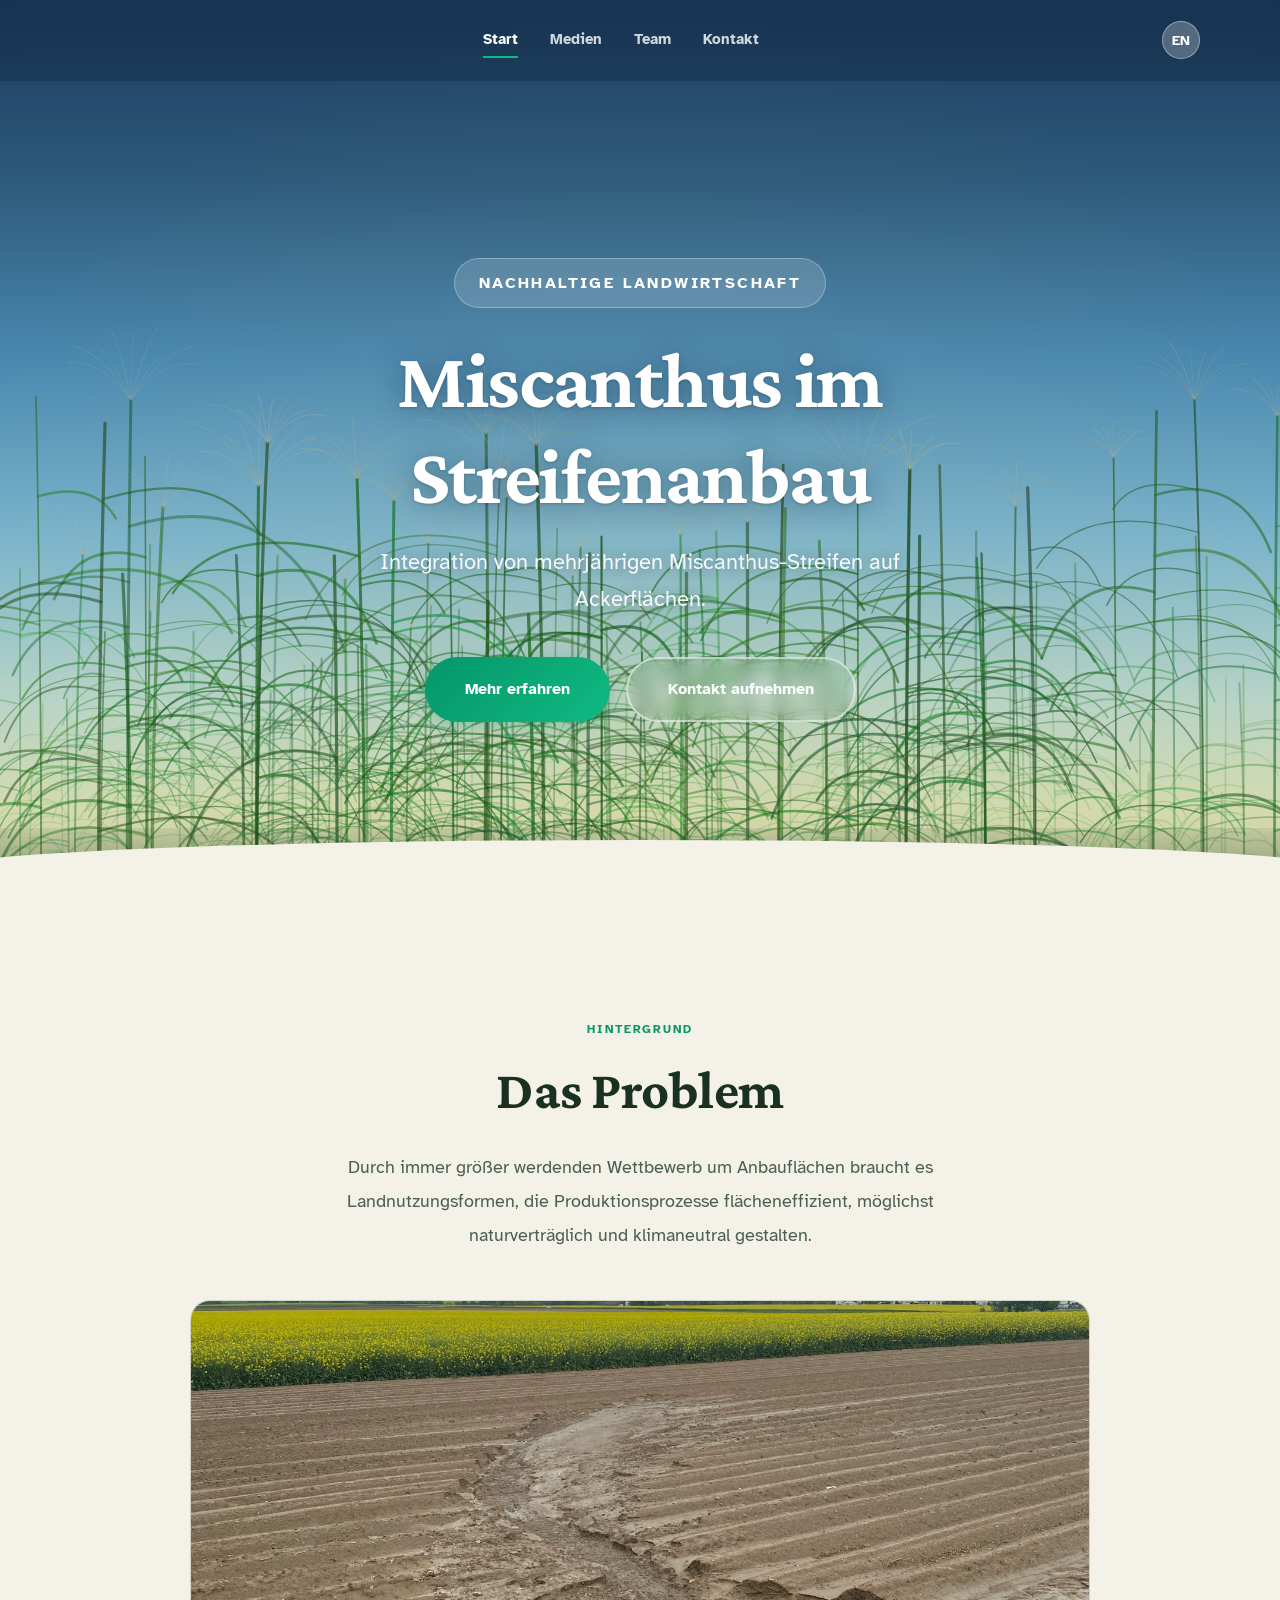
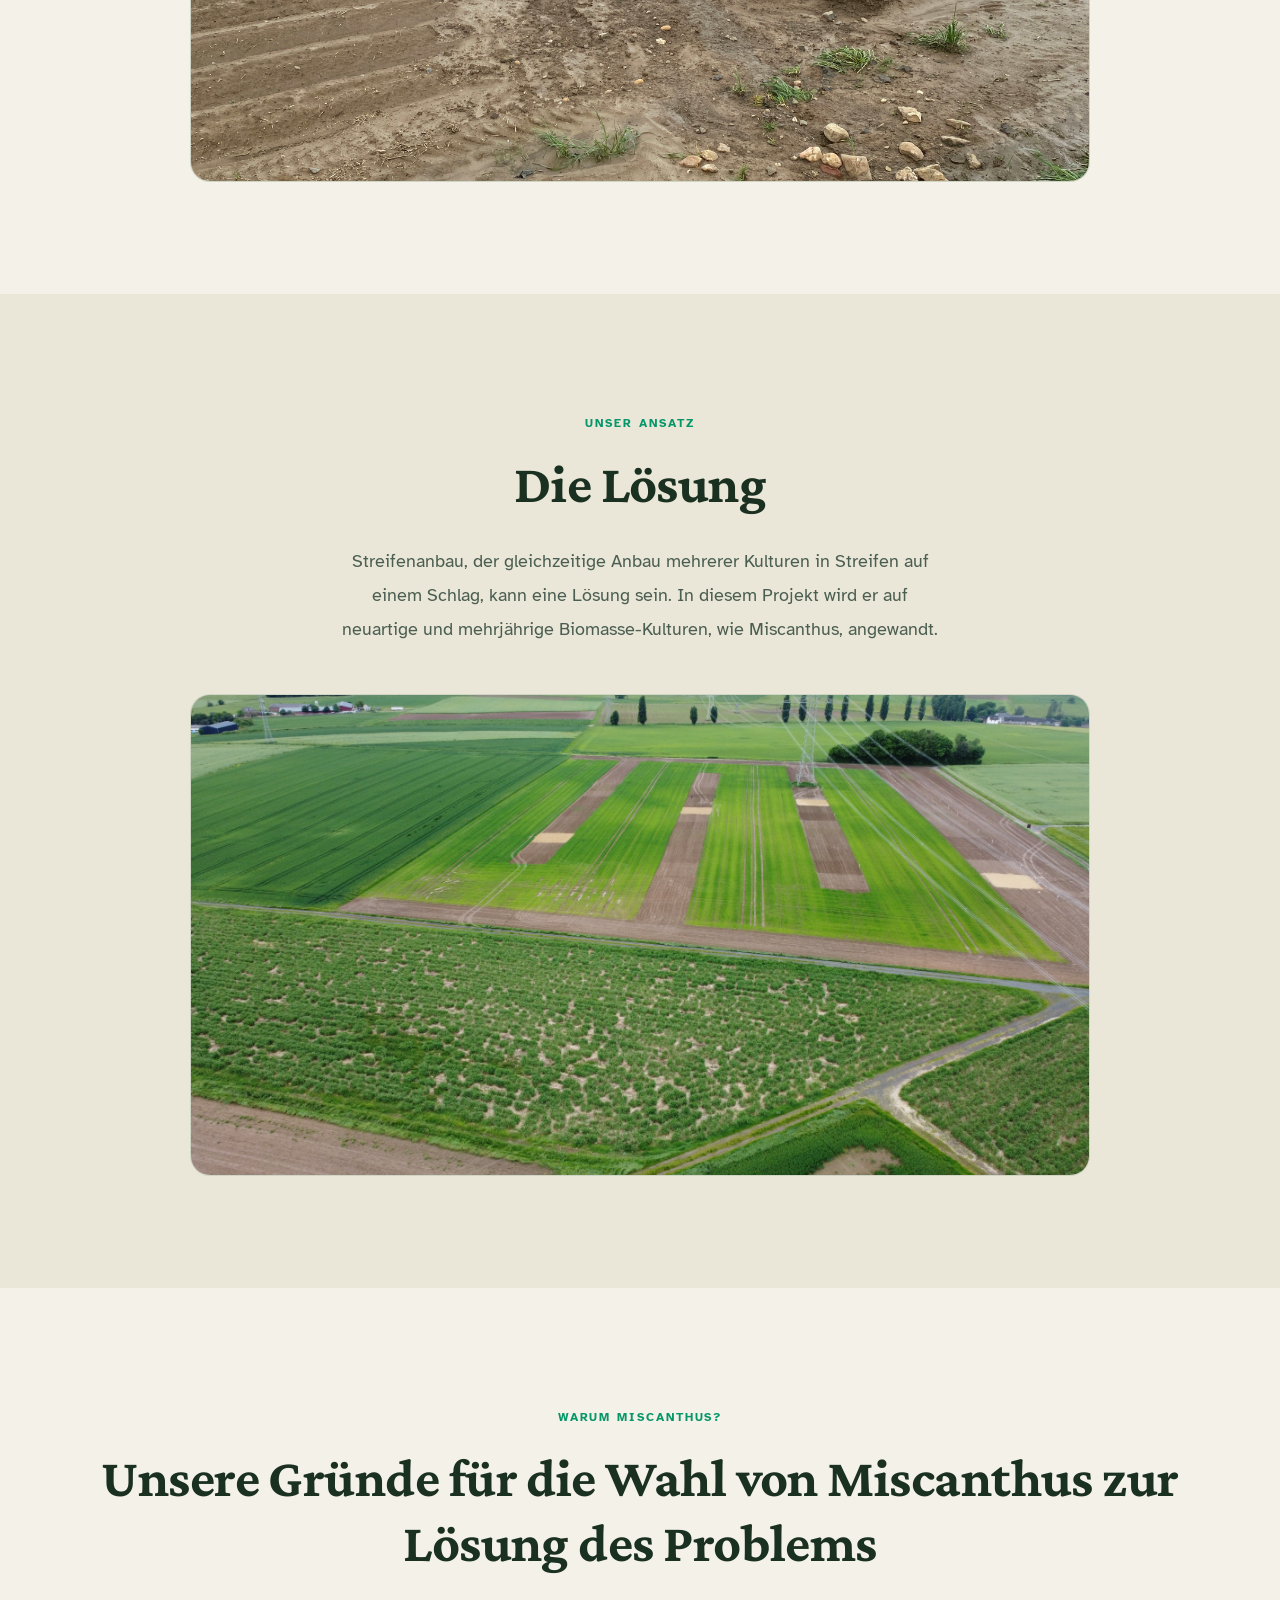
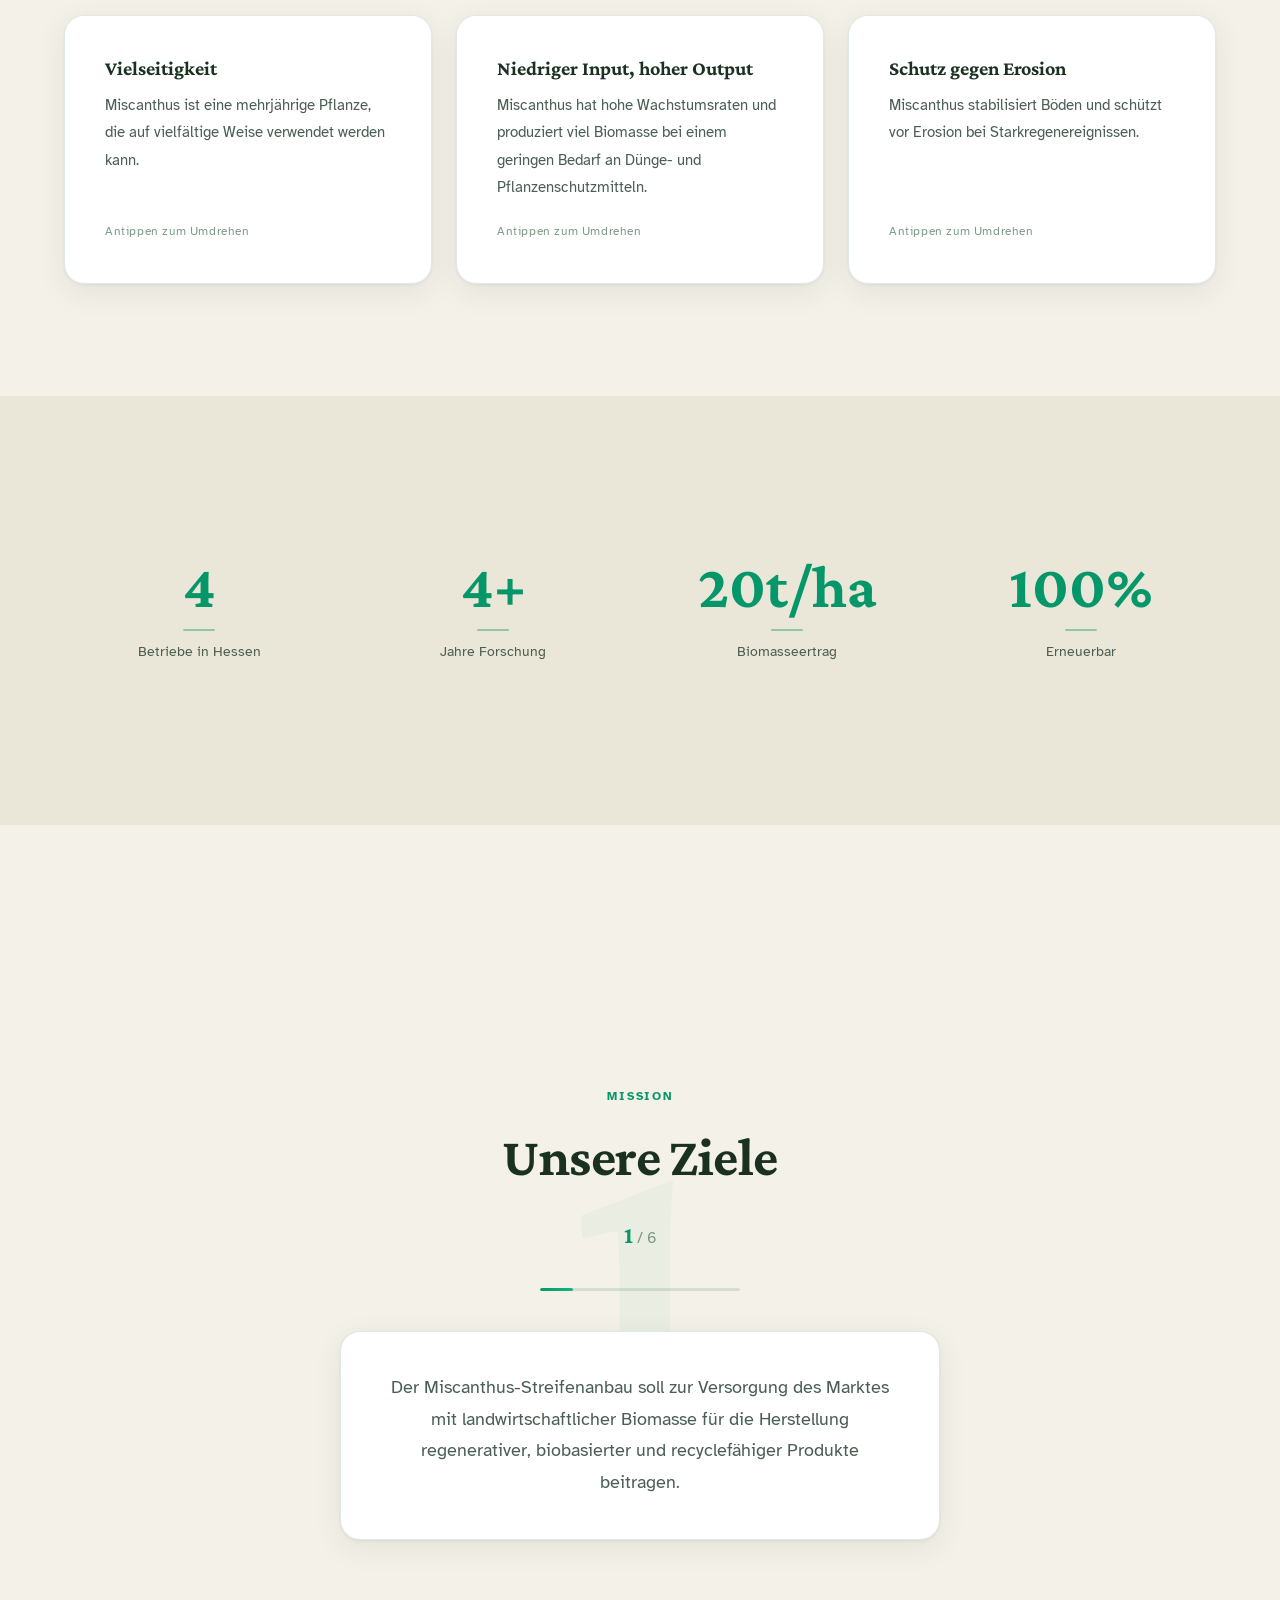
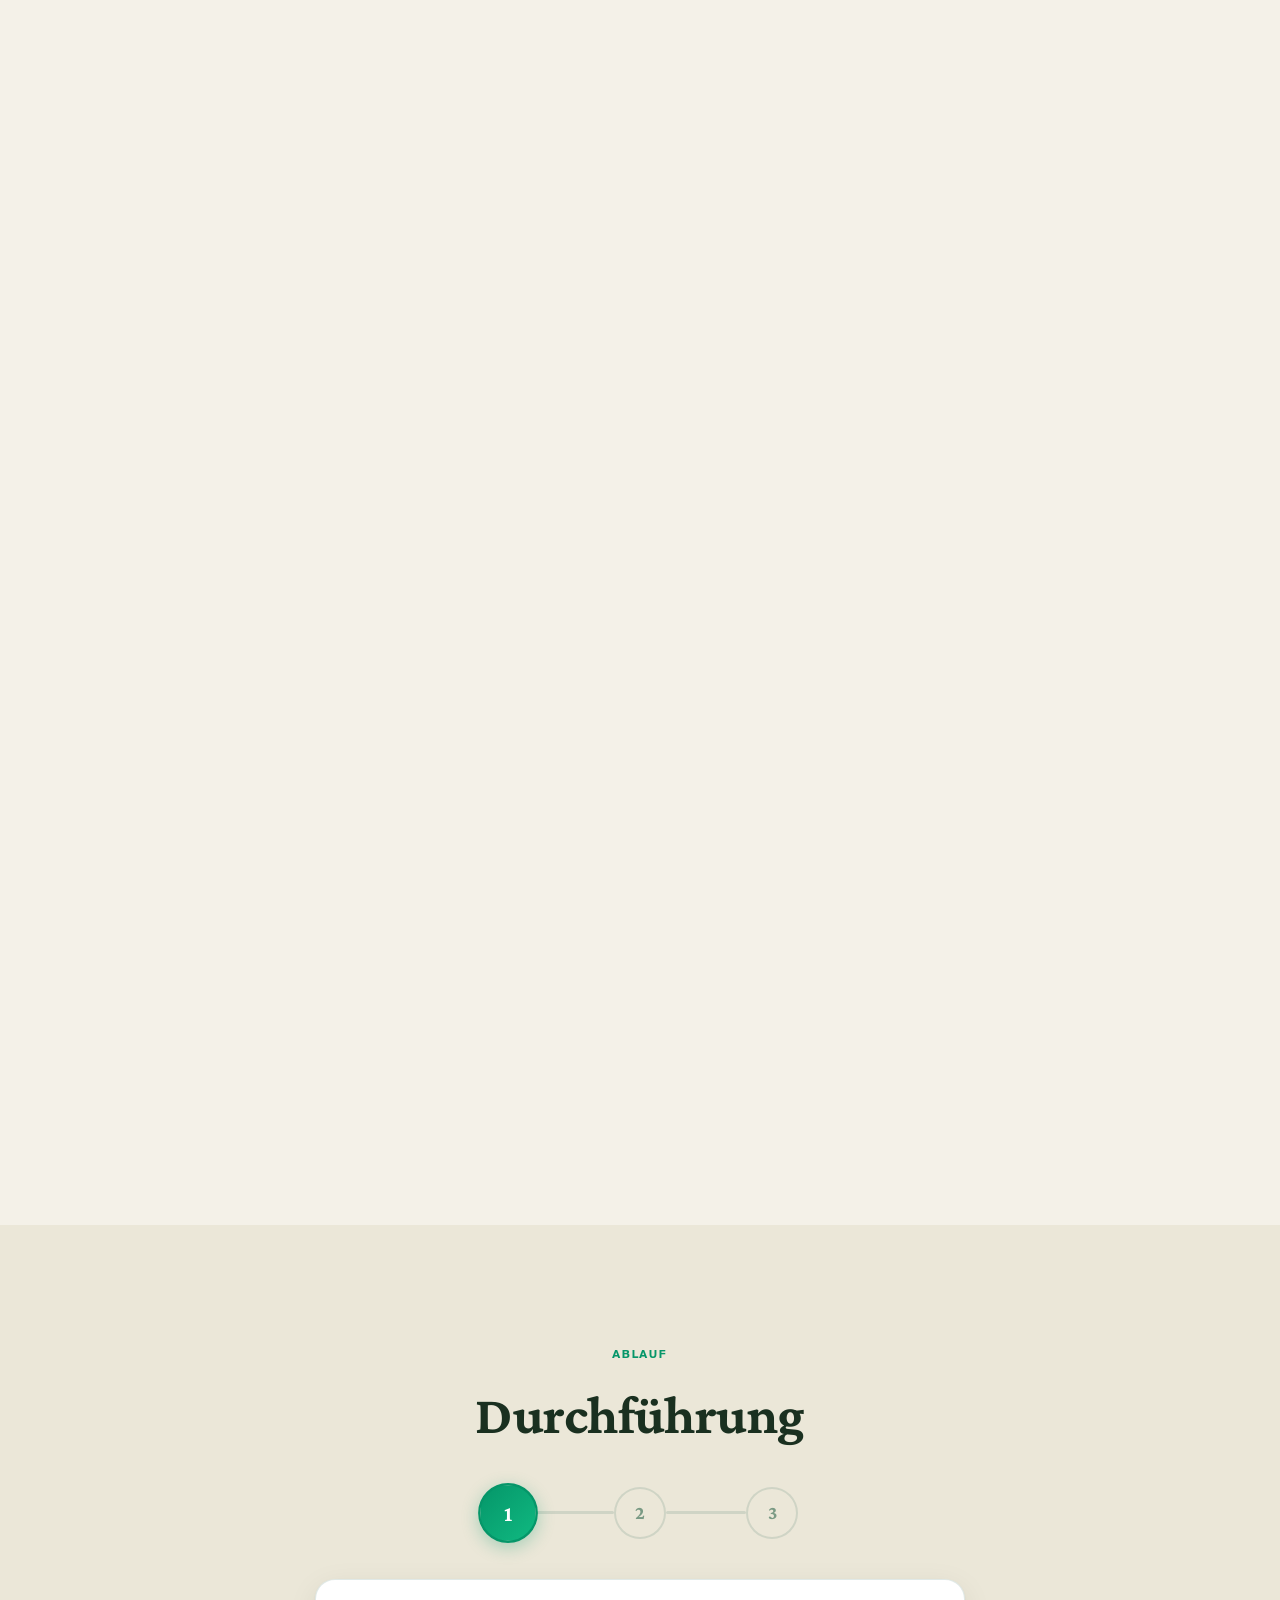
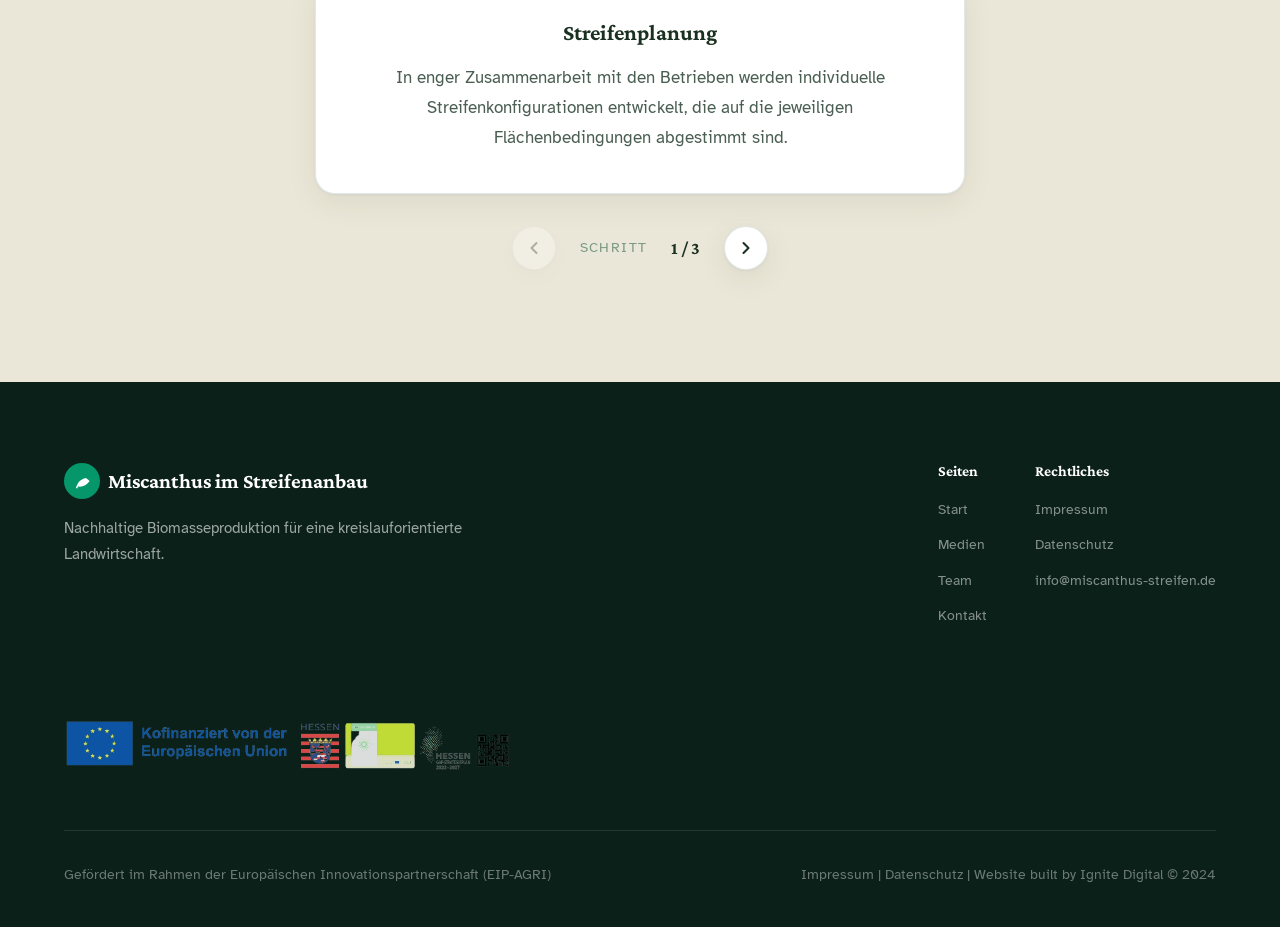
==== commit 2bed087c: "Clean up URLs: rename gallery.html to medien.html - gallery.html renamed to medien.html (matches nav" ====
--- a/index.html
+++ b/index.html
@@ -21,7 +21,7 @@
       <div class="navbar__links" id="navLinks">
         <a href="index.html" class="navbar__link navbar__link--active"
            data-de="Start" data-en="Home">Start</a>
-        <a href="gallery.html" class="navbar__link"
+        <a href="medien.html" class="navbar__link"
            data-de="Medien" data-en="Media">Medien</a>
         <a href="team.html" class="navbar__link"
            data-de="Team" data-en="Team">Team</a>
@@ -311,7 +311,7 @@
           <div class="footer__nav-group">
             <h4 data-de="Seiten" data-en="Pages">Seiten</h4>
             <a href="index.html" data-de="Start" data-en="Home">Start</a>
-            <a href="gallery.html" data-de="Medien" data-en="Media">Medien</a>
+            <a href="medien.html" data-de="Medien" data-en="Media">Medien</a>
             <a href="team.html" data-de="Team" data-en="Team">Team</a>
             <a href="contact.html" data-de="Kontakt" data-en="Contact">Kontakt</a>
           </div>
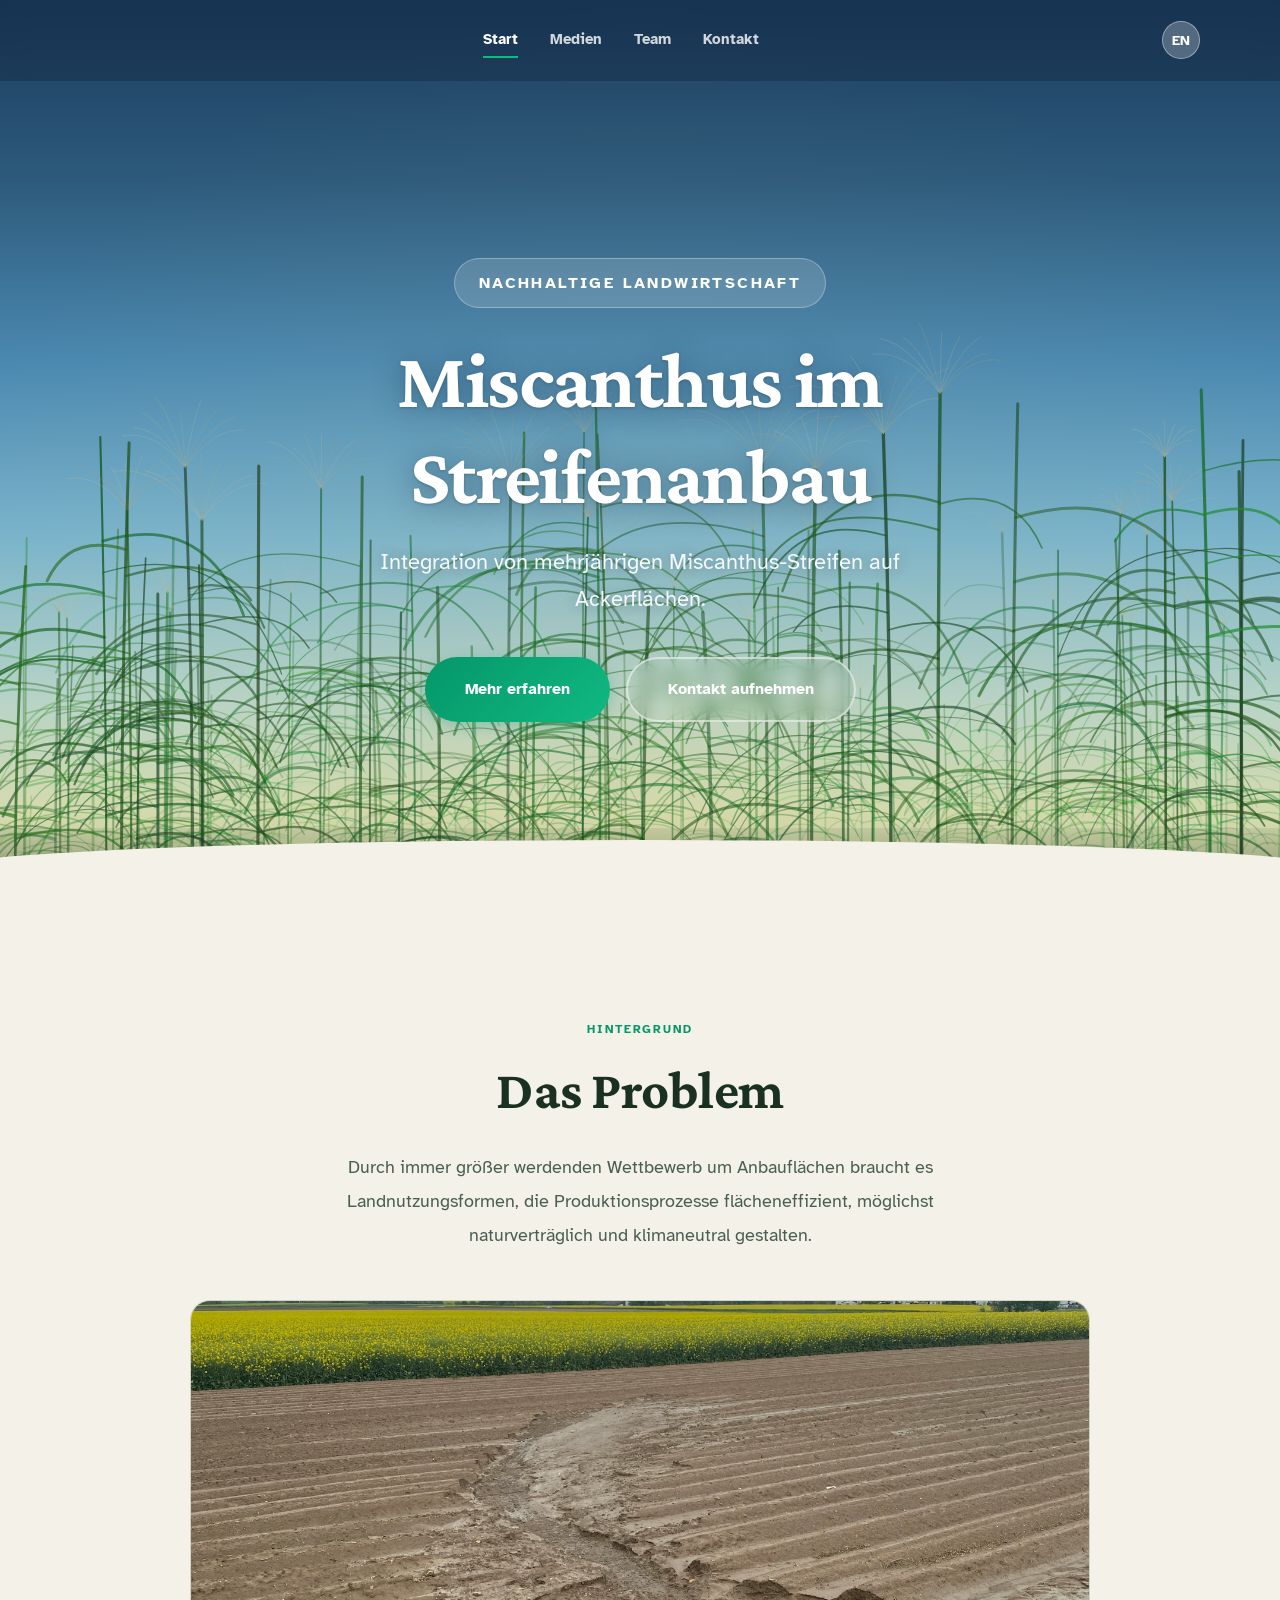
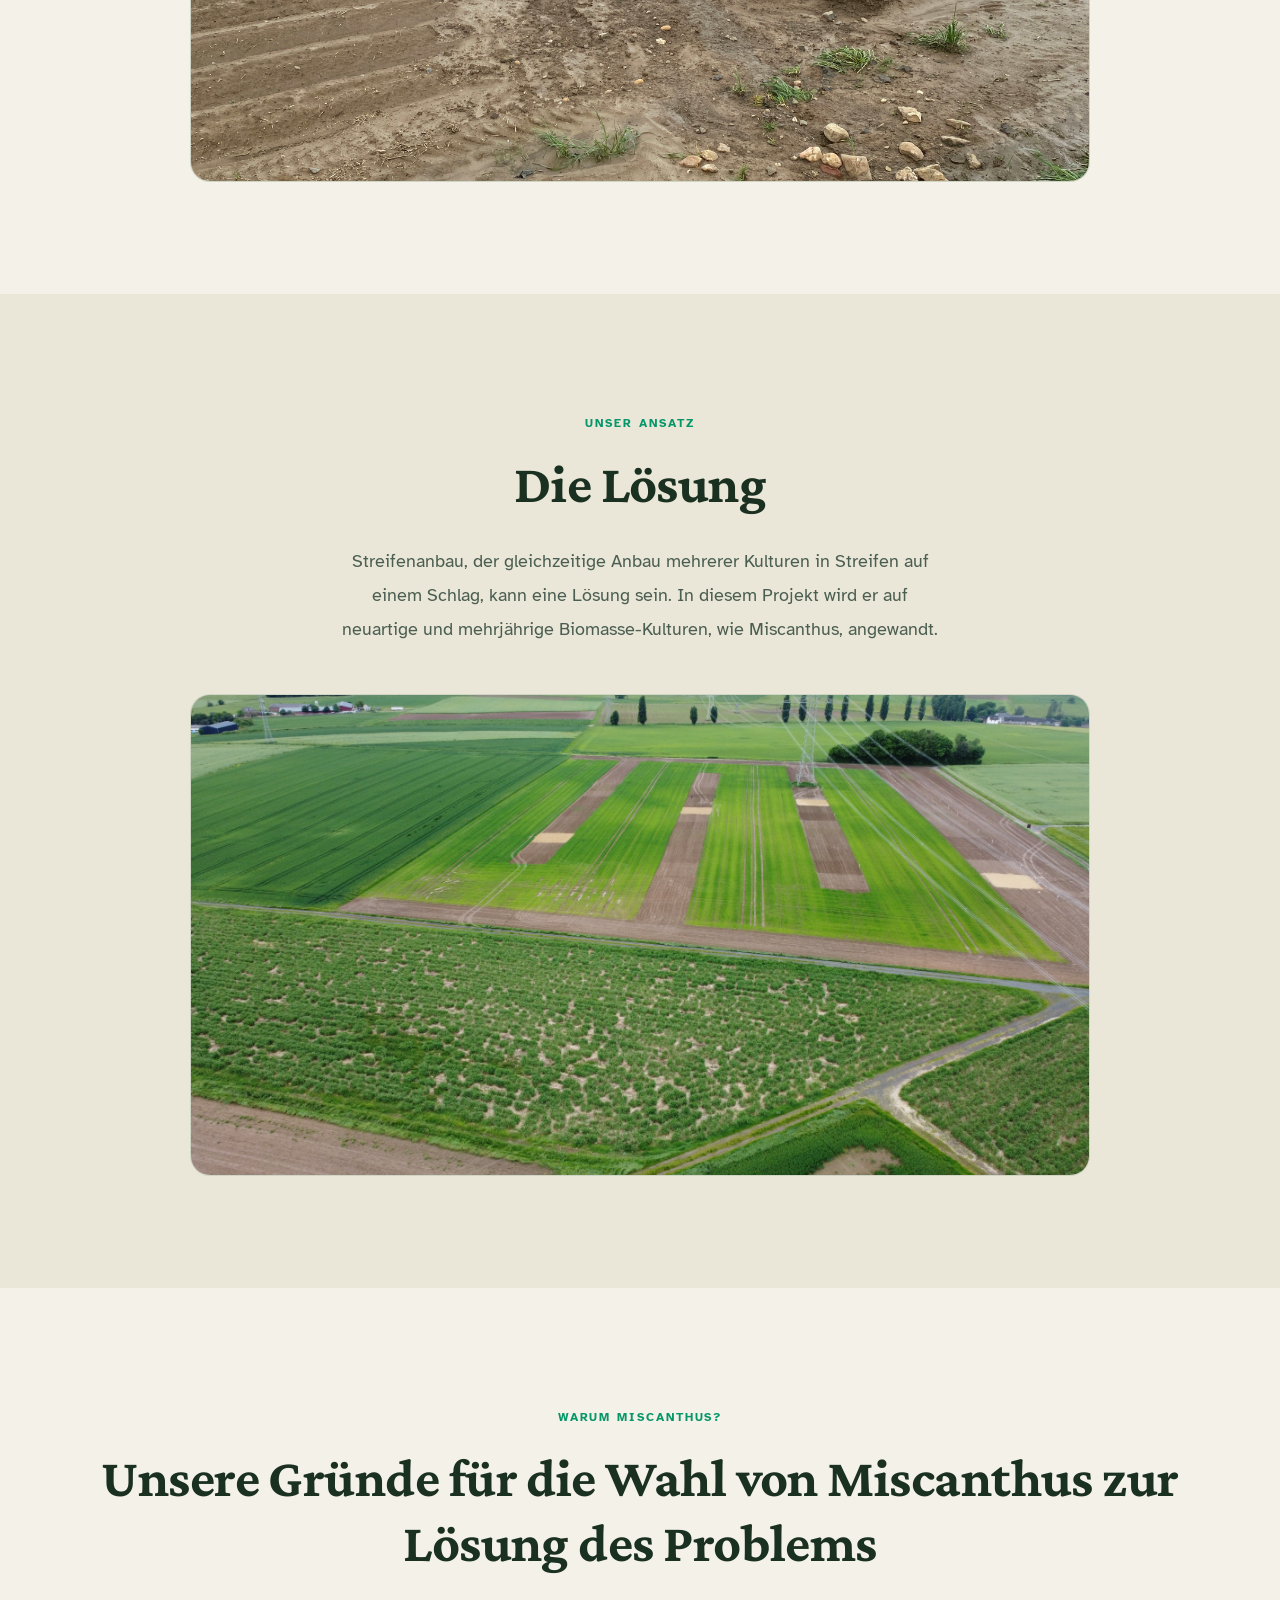
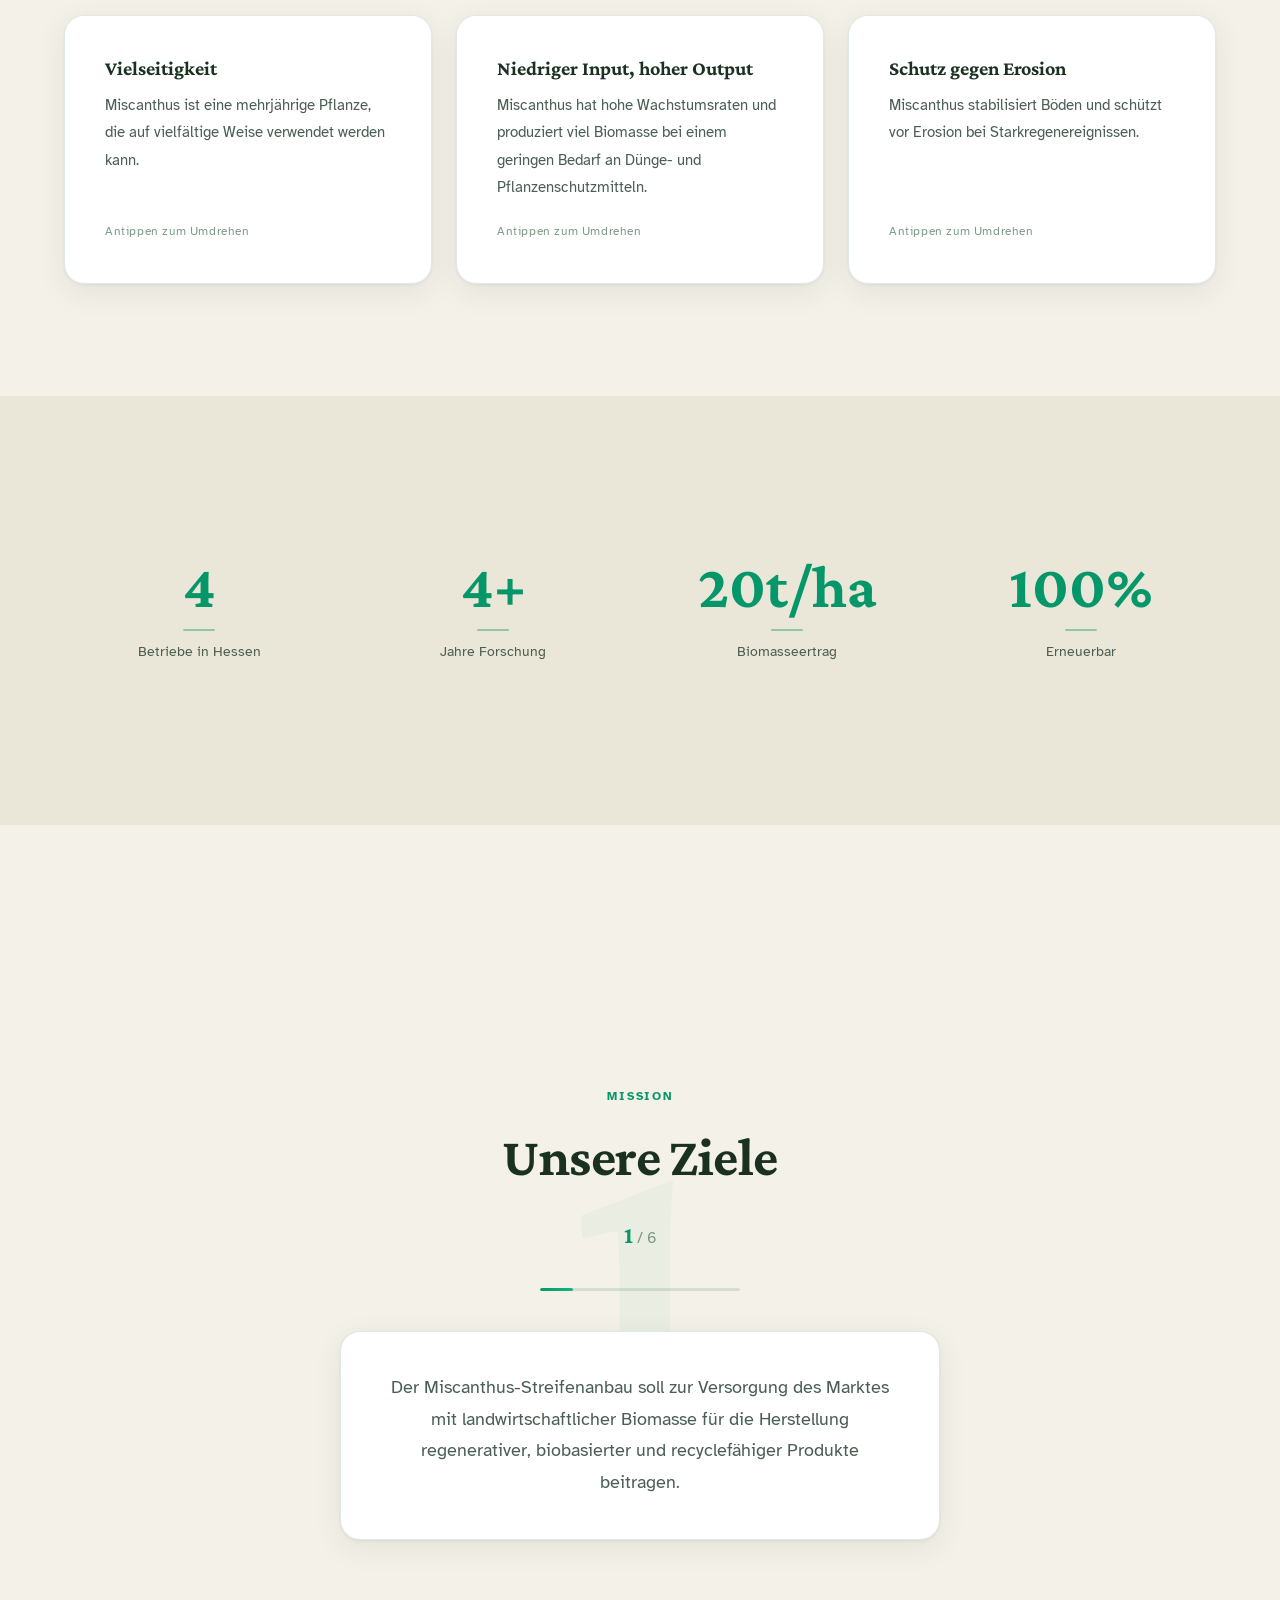
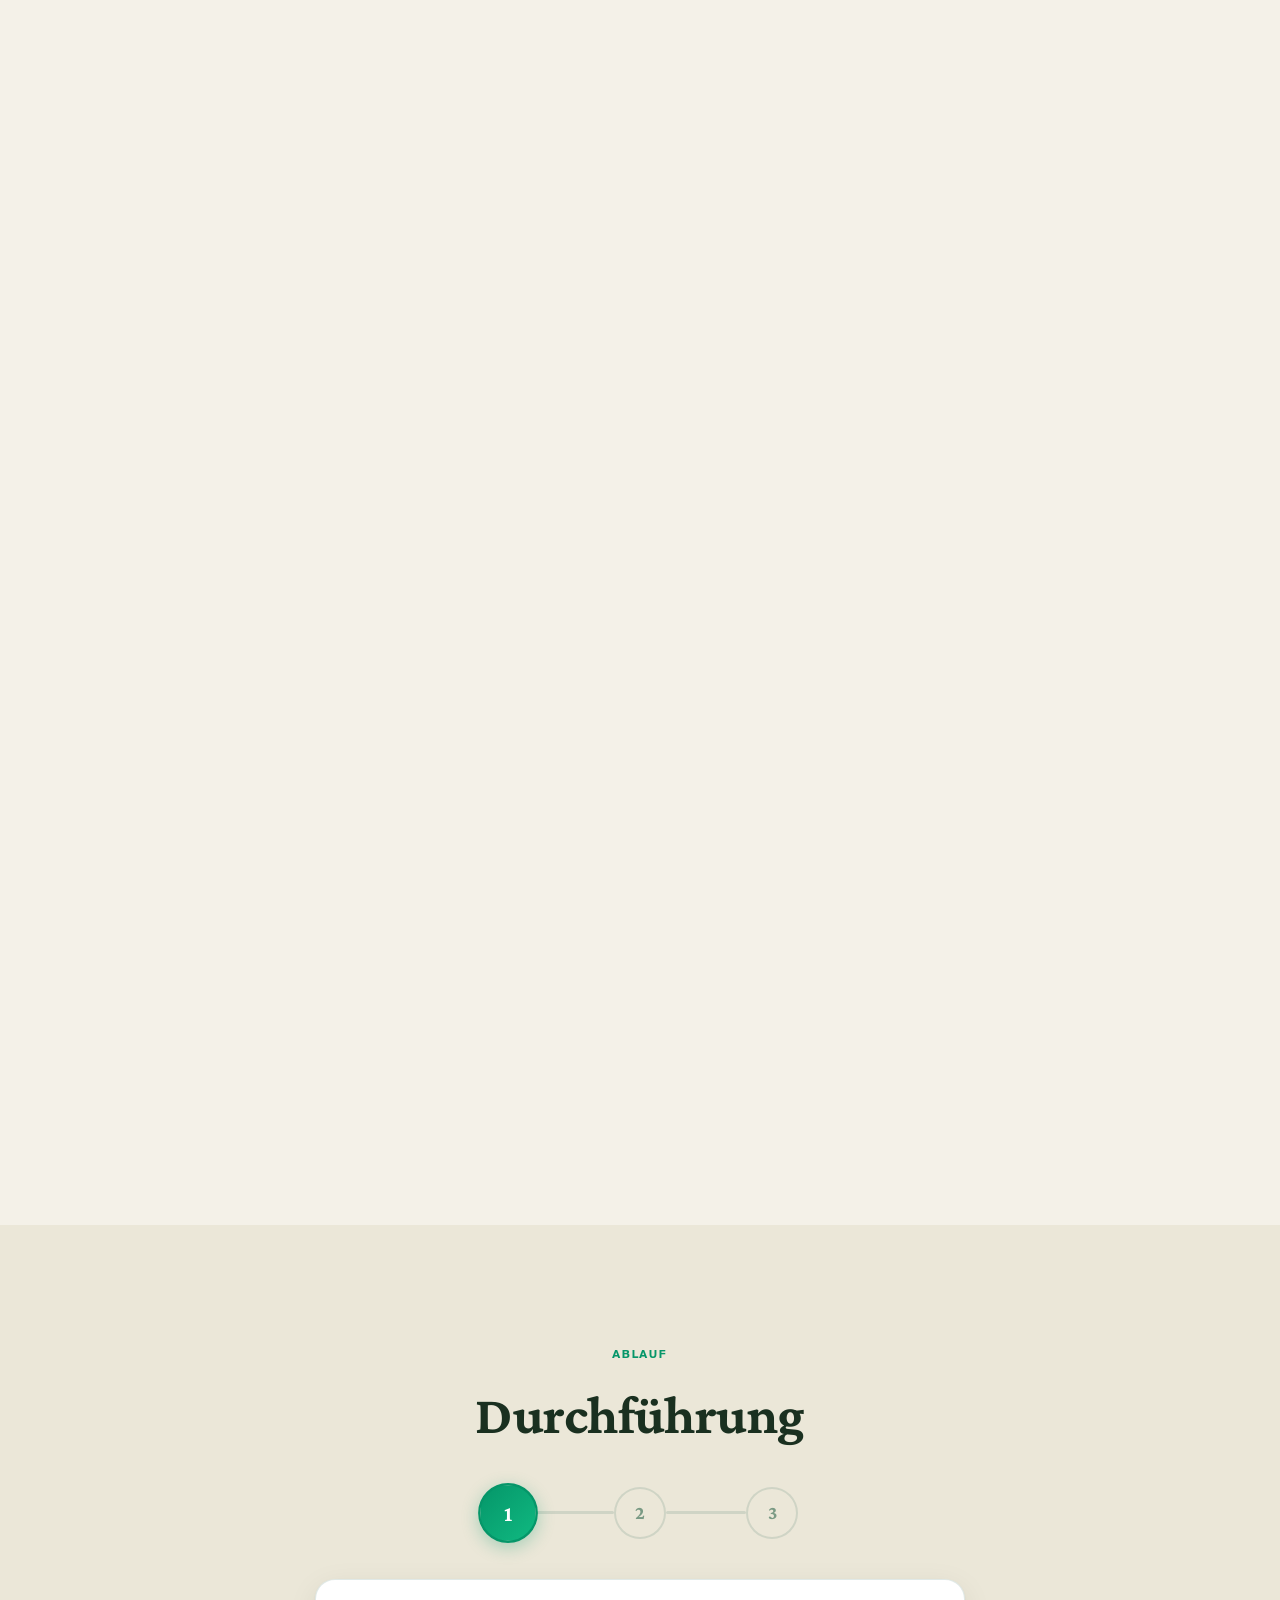
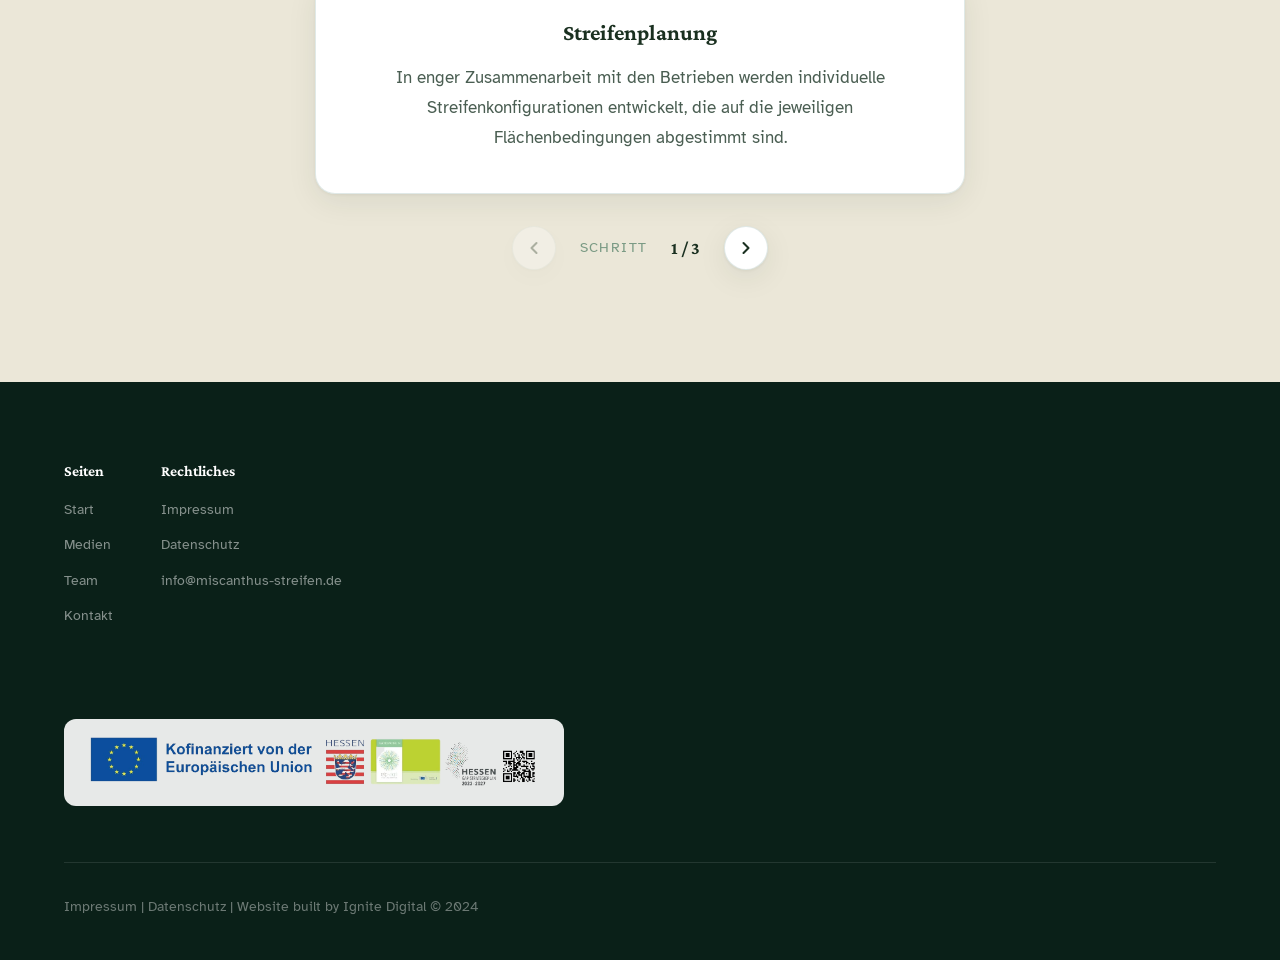
==== commit faa13000: "Consistent footer across all pages, EU banner more visible - Removed "Miscanthus im Streifenanbau" t" ====
--- a/index.html
+++ b/index.html
@@ -298,15 +298,6 @@
   <footer class="footer">
     <div class="footer__inner">
       <div class="footer__top">
-        <div class="footer__brand">
-          <div class="footer__logo">
-            <span class="navbar__logo-icon"><svg width="18" height="18" viewBox="0 0 24 24" fill="currentColor"><path d="M17 8C8 10 5.9 16.17 3.82 21.34l1.89.66.95-2.71c.79.14 1.61.21 2.44.21 5.05 0 9.77-2.54 12.6-6.7l.34-.5-.34-.5C20.38 10.18 18.77 8.83 17 8z"/></svg></span>
-            Miscanthus im Streifenanbau
-          </div>
-          <p class="footer__tagline"
-             data-de="Nachhaltige Biomasseproduktion für eine kreislauforientierte Landwirtschaft."
-             data-en="Sustainable biomass production for a circular economy in agriculture.">Nachhaltige Biomasseproduktion für eine kreislauforientierte Landwirtschaft.</p>
-        </div>
         <div class="footer__nav">
           <div class="footer__nav-group">
             <h4 data-de="Seiten" data-en="Pages">Seiten</h4>
@@ -327,8 +318,6 @@
         <img src="images/eu-banner.webp" alt="Kofinanziert von der Europäischen Union, Land Hessen, EIP-AGRI, Hessen GAP Strategieplan 2023-2027">
       </div>
       <div class="footer__bottom">
-        <span data-de="Gefördert im Rahmen der Europäischen Innovationspartnerschaft (EIP-AGRI)"
-              data-en="Supported under the European Innovation Partnership (EIP-AGRI)">Gefördert im Rahmen der Europäischen Innovationspartnerschaft (EIP-AGRI)</span>
         <span><a href="impressum.html" style="color:inherit;">Impressum</a> | <a href="datenschutz.html" style="color:inherit;" data-de="Datenschutz" data-en="Privacy">Datenschutz</a> | Website built by Ignite Digital &copy; 2024</span>
       </div>
     </div>
--- a/css/style.css
+++ b/css/style.css
@@ -1758,10 +1758,11 @@
 }
 
 .footer__funding img {
-  max-width: 450px;
+  max-width: 500px;
   width: 100%;
-  opacity: 0.85;
-  filter: brightness(1.2);
+  background: rgba(255, 255, 255, 0.9);
+  padding: 1rem 1.5rem;
+  border-radius: var(--radius-sm);
 }
 
 .footer__bottom {
